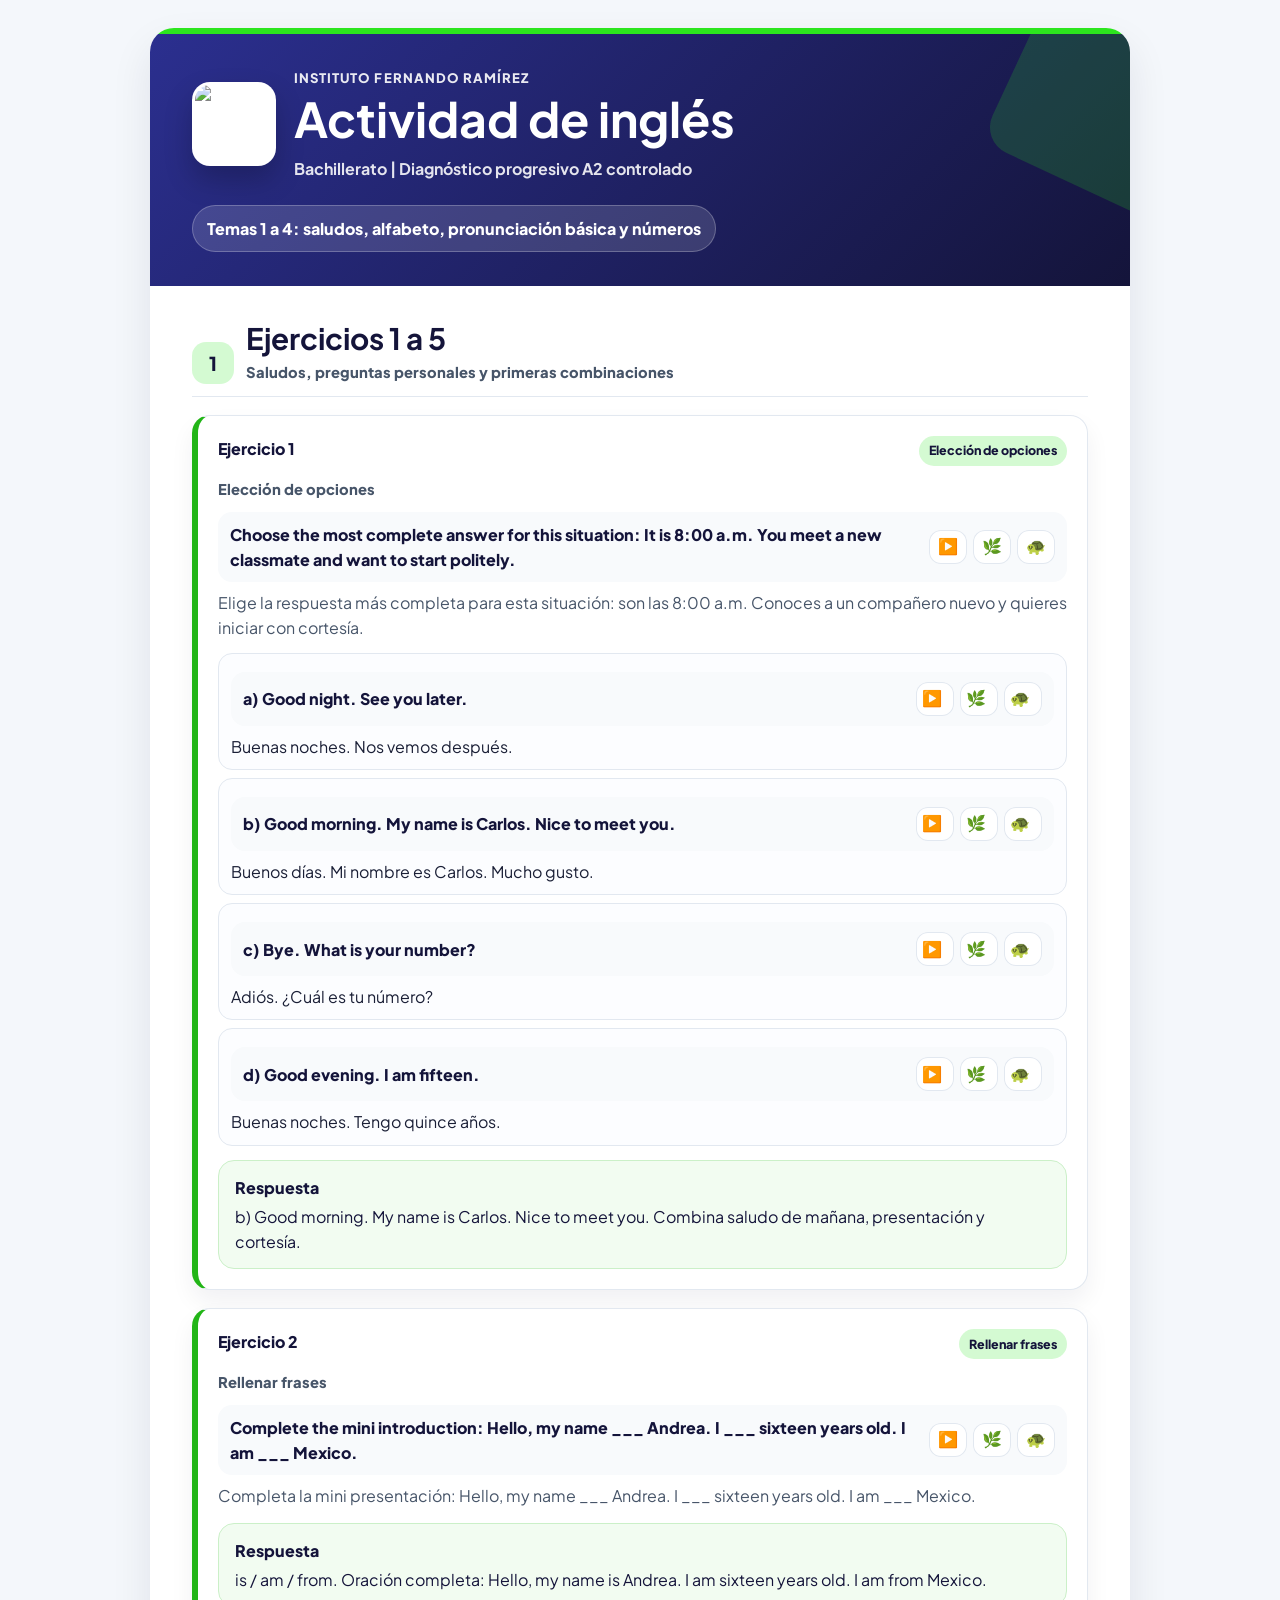
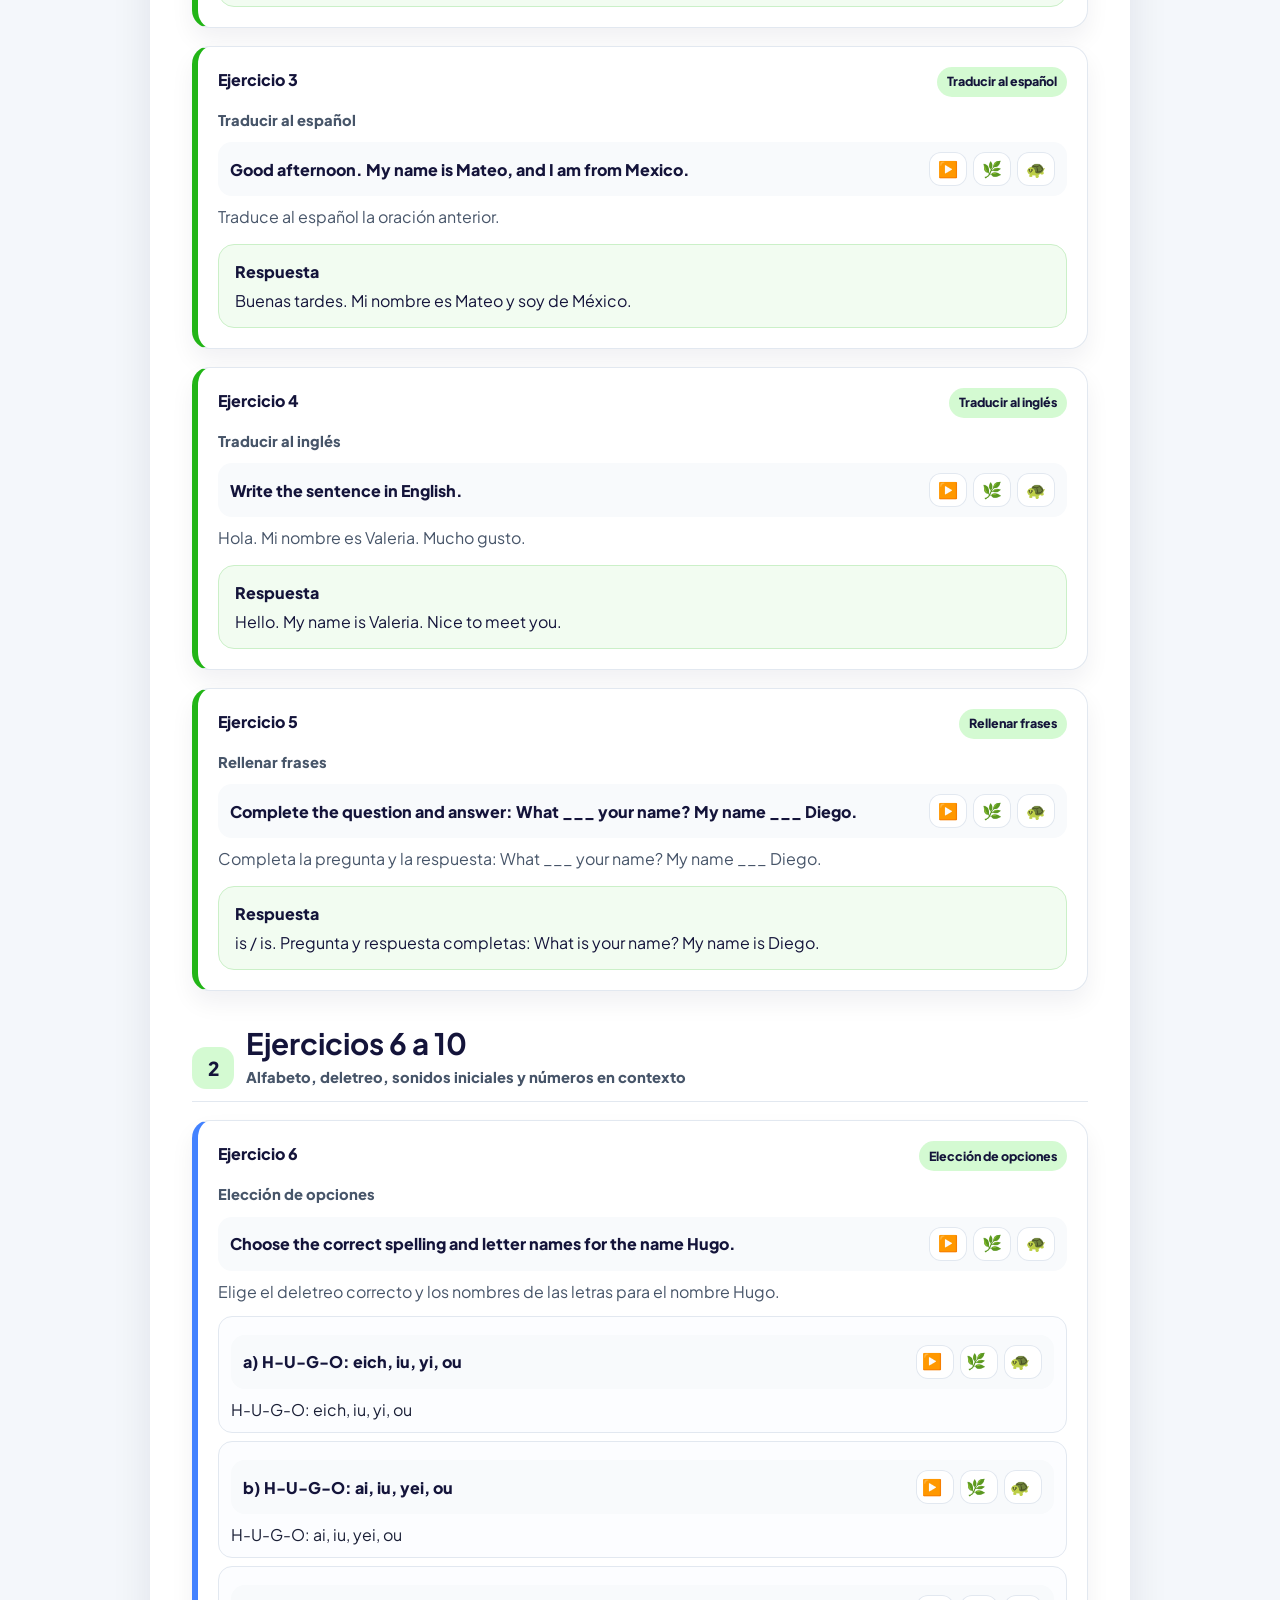
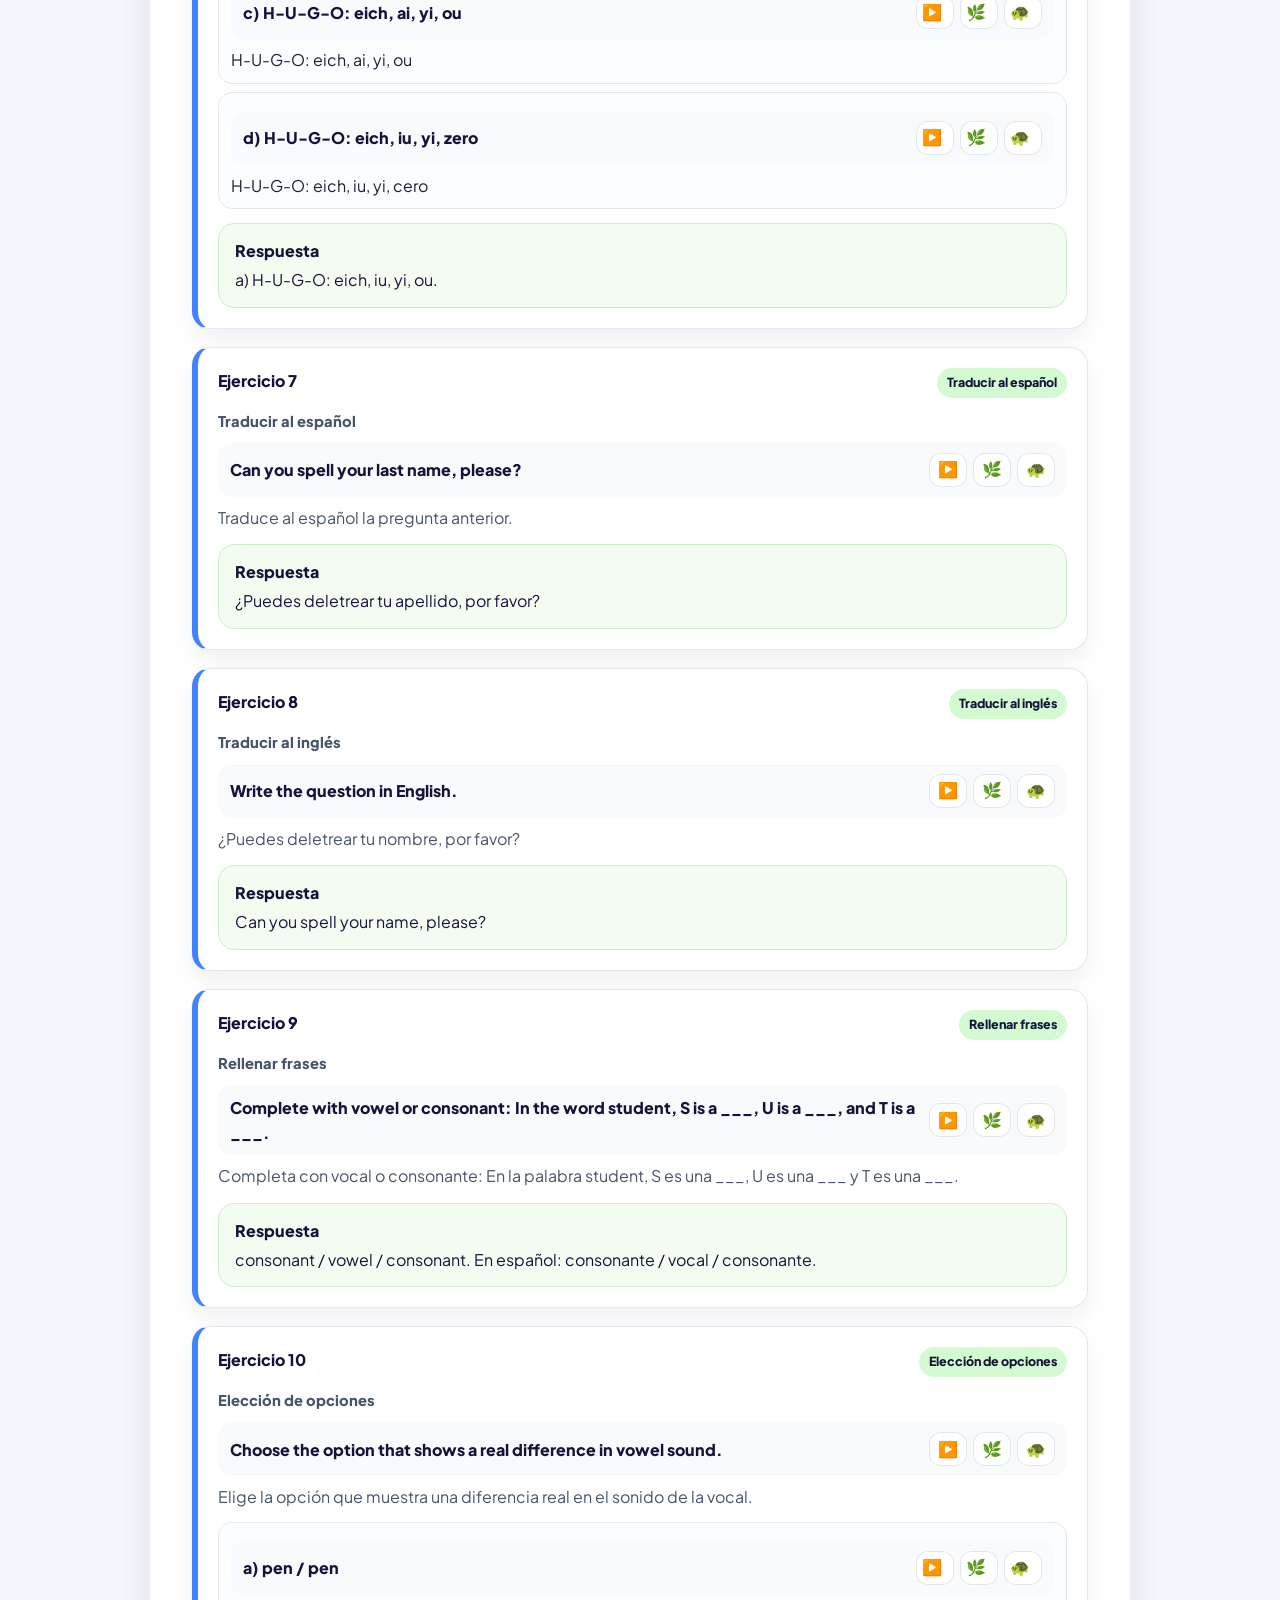
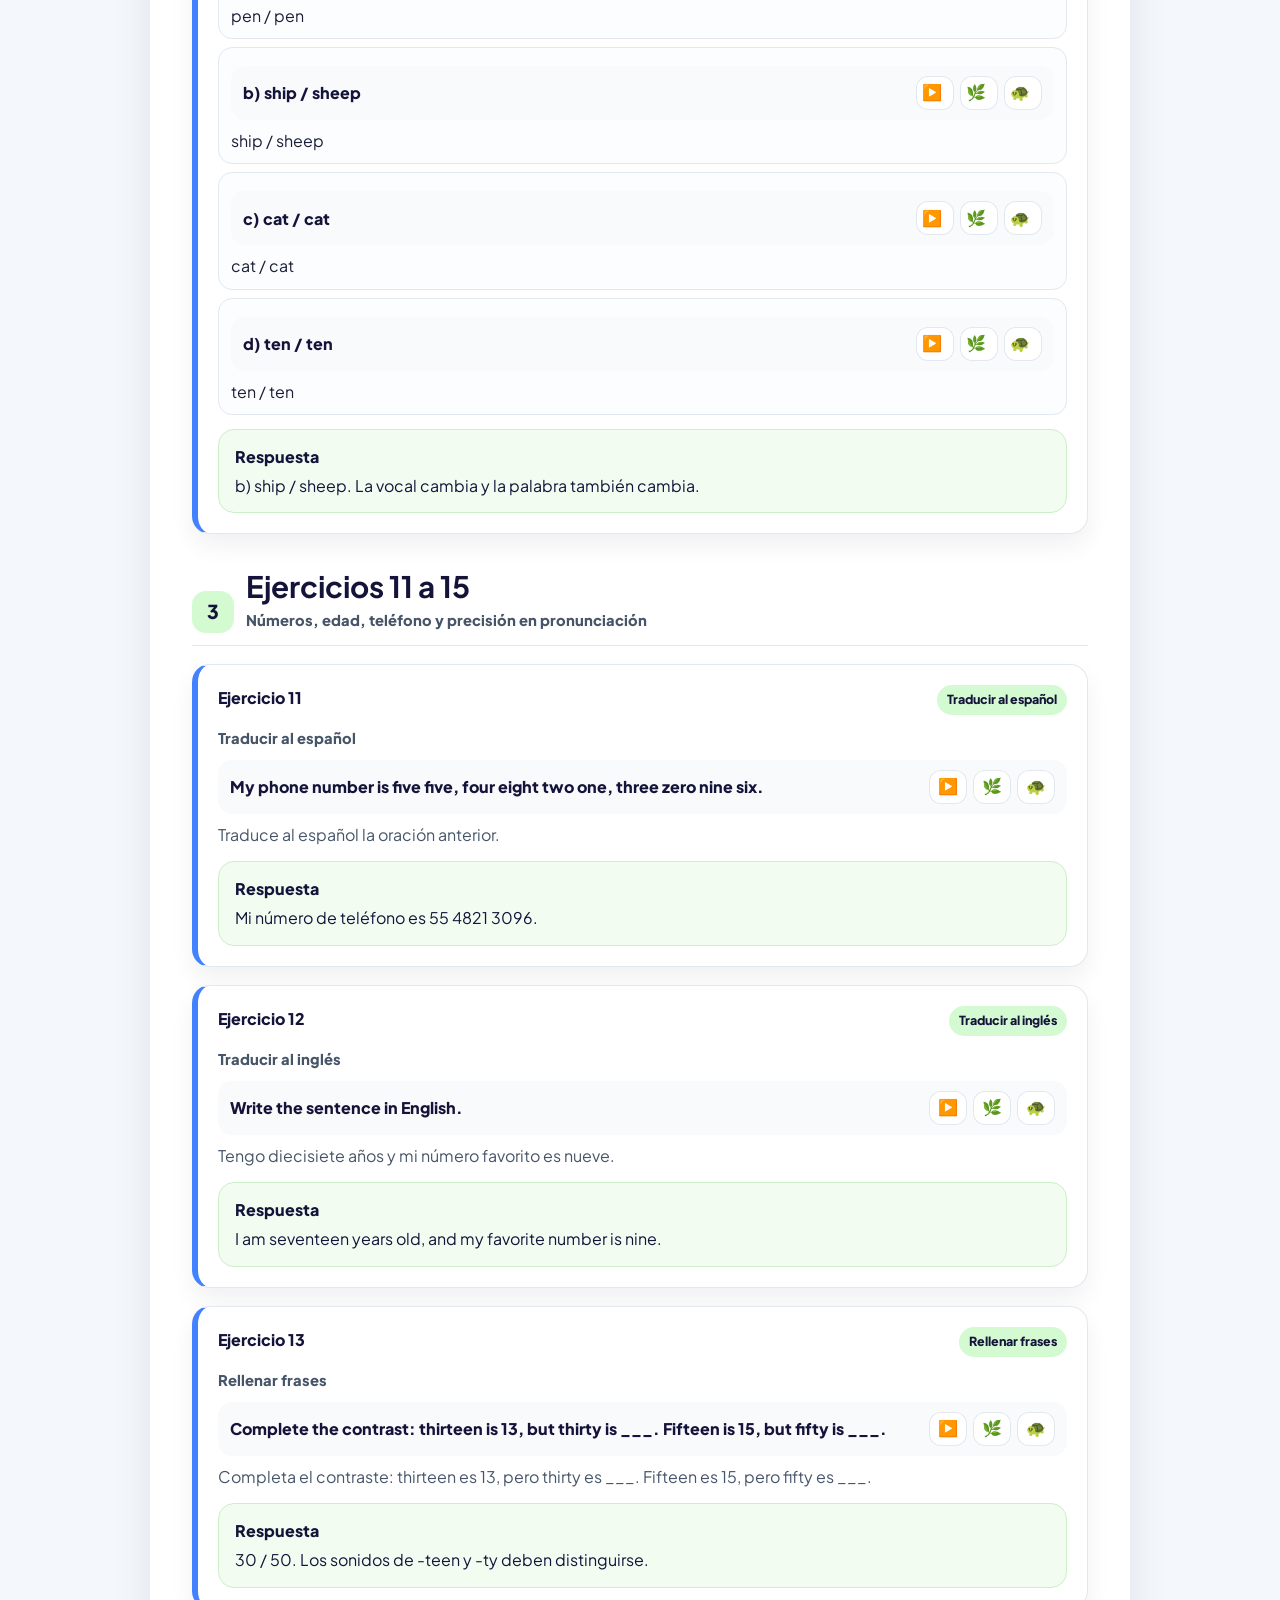
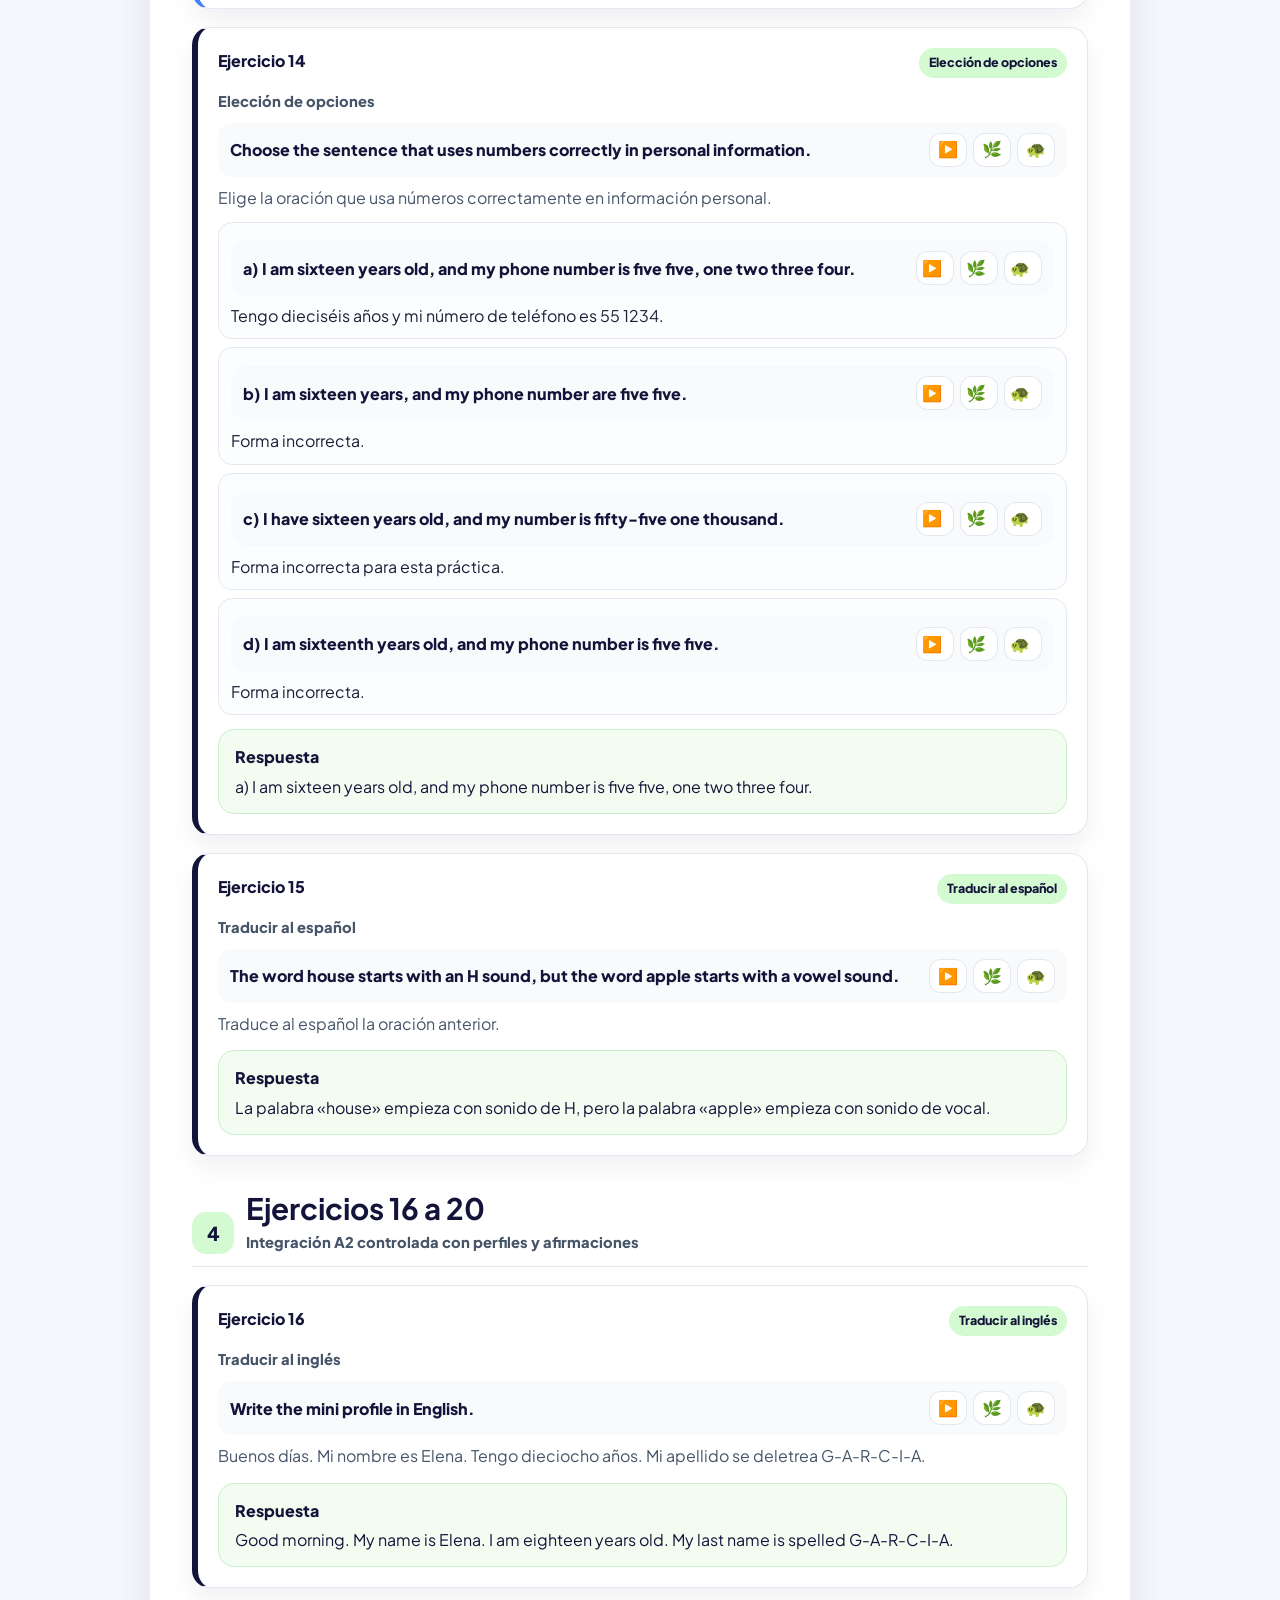
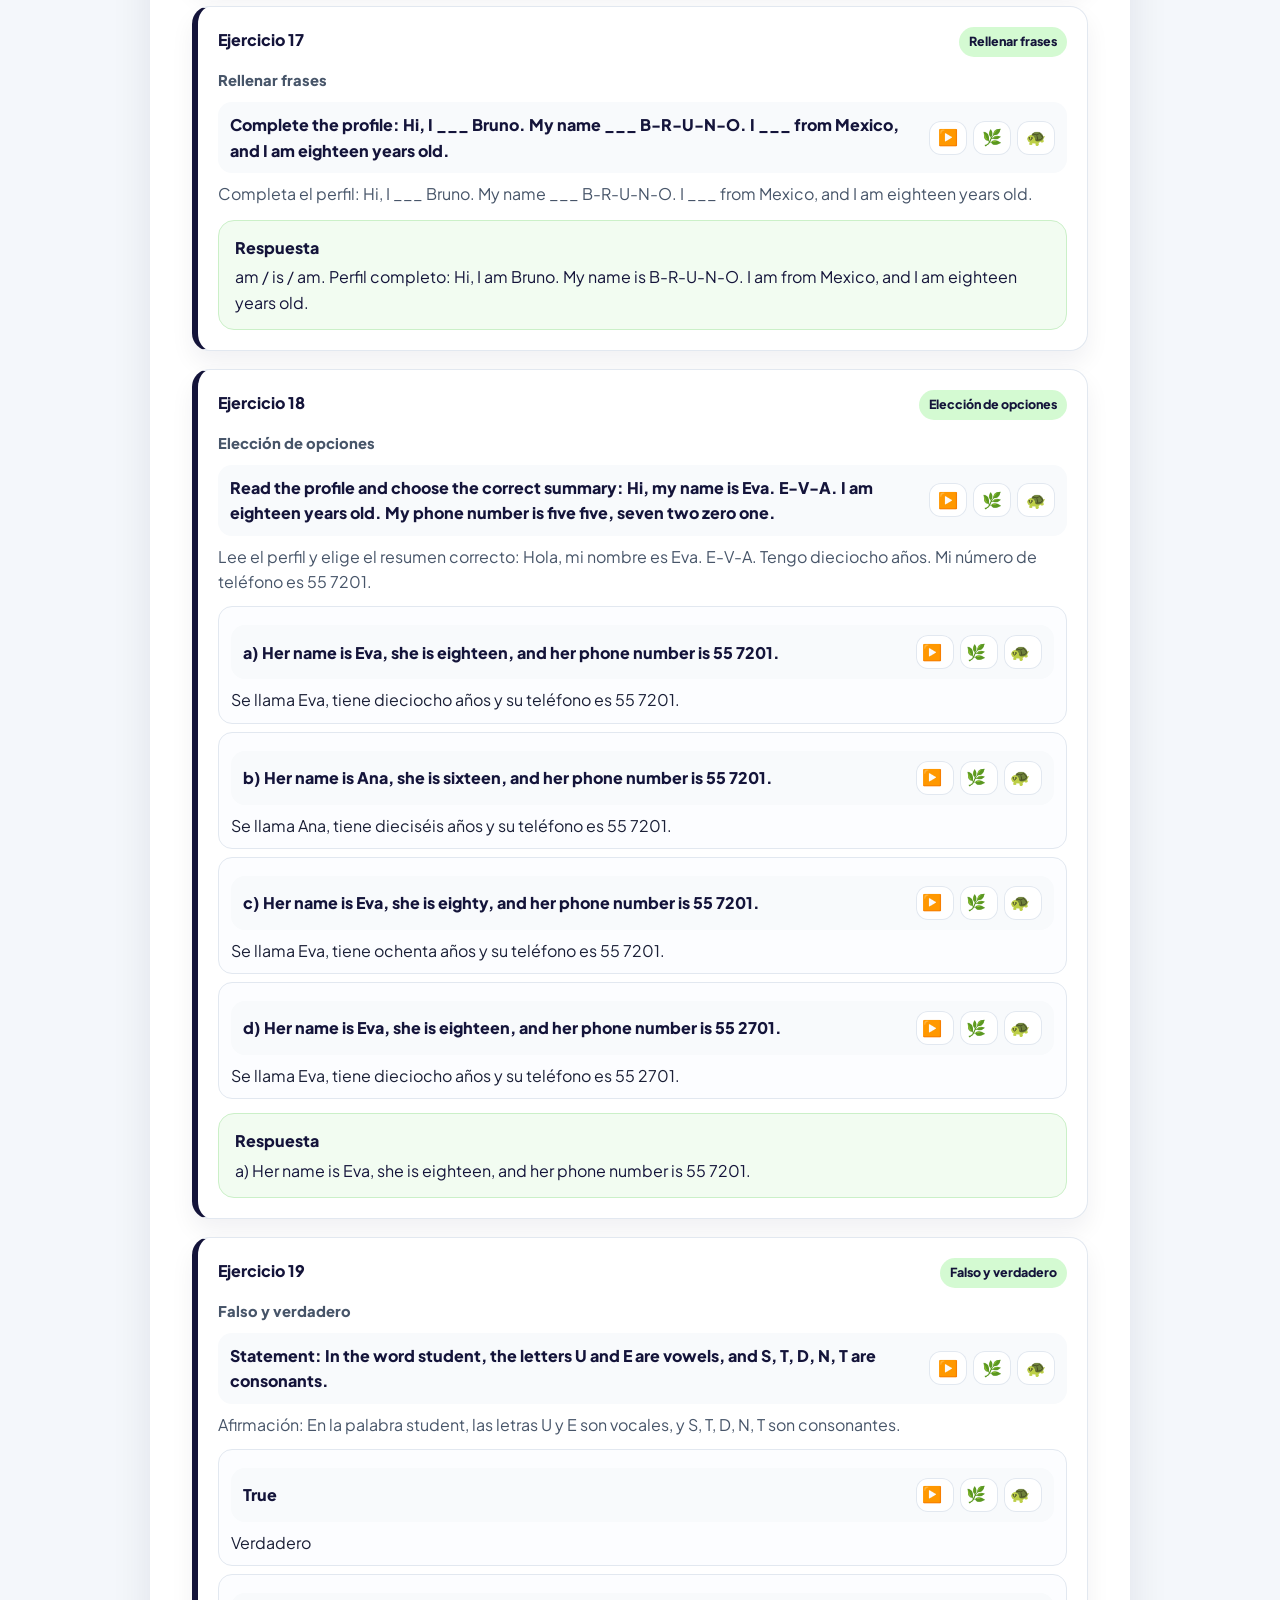
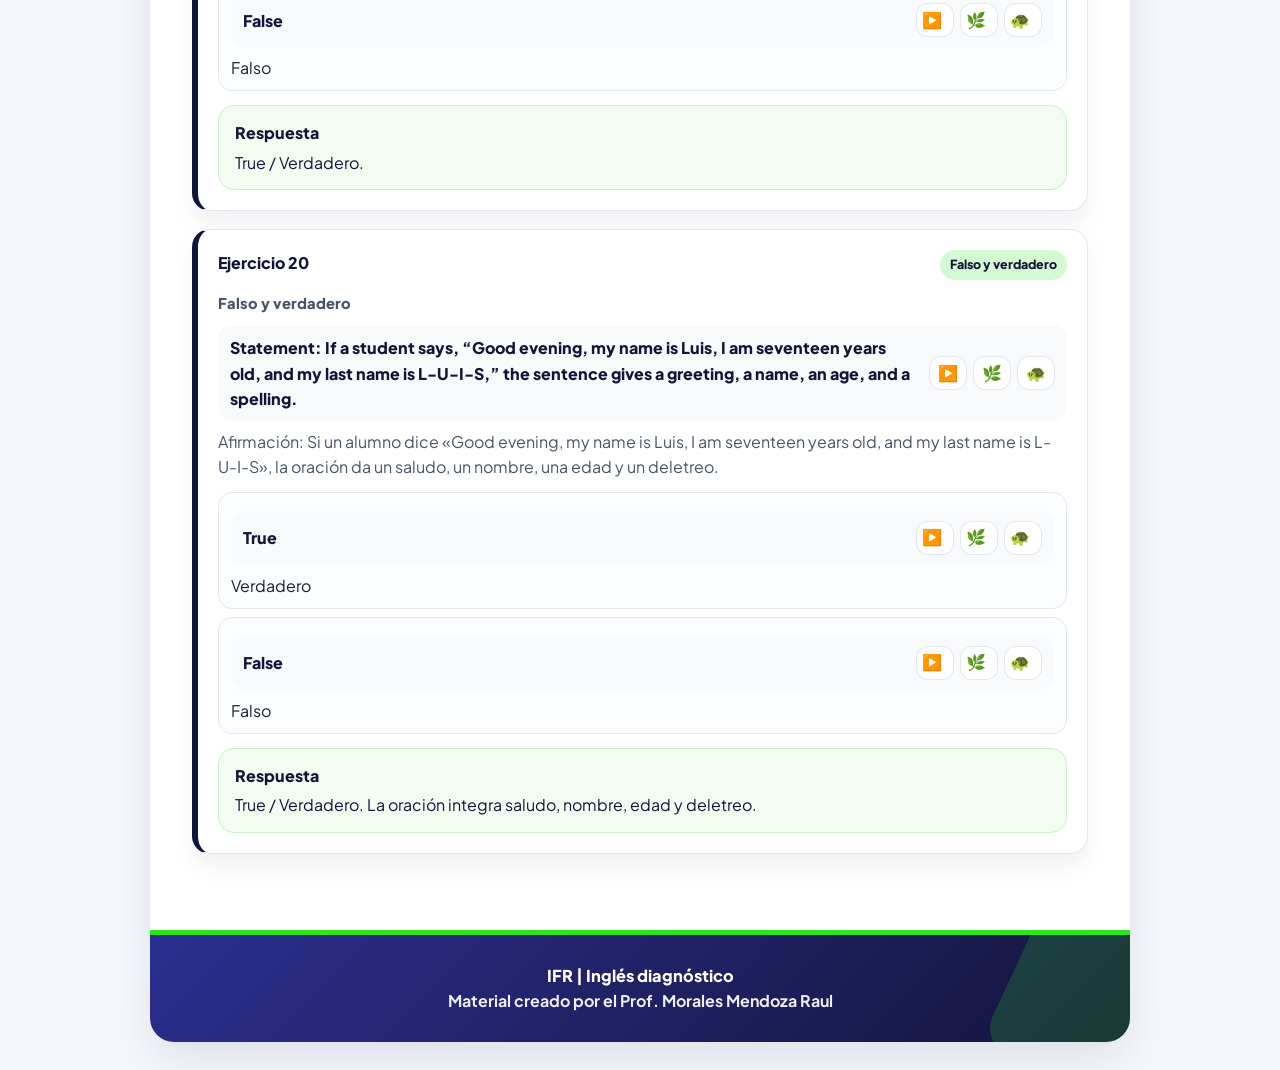
==== Actividad 2-julio-2026/Actividad.html @ 77e1c35b "Add July activity and project documentation" ====
<!DOCTYPE html>
<html lang="es-MX">
<head>
  <meta charset="UTF-8" />
  <meta name="viewport" content="width=device-width, initial-scale=1.0" />
  <title>Actividad | Inglés diagnóstico IFR</title>
  <link rel="icon" href="../favicon.svg" type="image/svg+xml" />
  <link rel="preconnect" href="https://fonts.googleapis.com" />
  <link rel="preconnect" href="https://fonts.gstatic.com" crossorigin />
  <link href="https://fonts.googleapis.com/css2?family=Plus+Jakarta+Sans:wght@400;500;600;700;800;900&display=swap" rel="stylesheet" />
  <style>
    :root {
      --ifr-blue: #1C1E5A;
      --ifr-blue-dark: #14143A;
      --ifr-blue-light: #2B2F8F;
      --ifr-green: #2CE51E;
      --ifr-green-dark: #22B517;
      --bg-body: #F4F7FB;
      --white: #FFFFFF;
      --text-main: #1A1F36;
      --text-body: #475569;
      --border-soft: #E2E8F0;
      --highlight-green: rgba(44, 229, 30, 0.2);
      --shadow-soft: 0 18px 42px rgba(20, 20, 58, 0.09);
    }

    * {
      box-sizing: border-box;
    }

    html {
      scroll-behavior: smooth;
    }

    body {
      margin: 0;
      background: var(--bg-body);
      color: var(--text-main);
      font-family: "Plus Jakarta Sans", Arial, sans-serif;
      line-height: 1.58;
    }

    .document-wrapper {
      width: min(100%, 980px);
      margin: 28px auto;
      overflow: hidden;
      border-radius: 24px;
      background: var(--white);
      box-shadow: var(--shadow-soft);
    }

    .class-title {
      position: relative;
      overflow: hidden;
      padding: 34px 42px;
      color: var(--white);
      background: linear-gradient(135deg, var(--ifr-blue-light), var(--ifr-blue-dark));
      border-top: 6px solid var(--ifr-green);
    }

    .class-title::after,
    .footer-note::after {
      content: "";
      position: absolute;
      right: -72px;
      top: -34px;
      width: 190px;
      height: 190px;
      border-radius: 28px;
      background: rgba(44, 229, 30, 0.18);
      transform: rotate(25deg);
    }

    .hero-identity {
      position: relative;
      z-index: 1;
      display: flex;
      align-items: center;
      gap: 18px;
    }

    .shield {
      width: 84px;
      height: 84px;
      flex: 0 0 auto;
      border-radius: 18px;
      object-fit: cover;
      background: var(--white);
      border: 3px solid rgba(255, 255, 255, 0.86);
      box-shadow: 0 14px 28px rgba(0, 0, 0, 0.22);
    }

    .eyebrow {
      margin: 0 0 4px;
      font-size: 0.82rem;
      font-weight: 900;
      letter-spacing: 0.08em;
      text-transform: uppercase;
      opacity: 0.9;
    }

    h1 {
      margin: 0;
      font-size: clamp(1.85rem, 4vw, 3rem);
      line-height: 1.1;
      letter-spacing: 0;
    }

    .hero-subtitle {
      margin: 10px 0 0;
      color: rgba(255, 255, 255, 0.88);
      font-weight: 700;
    }

    .hero-topic {
      position: relative;
      z-index: 1;
      display: inline-flex;
      margin-top: 24px;
      padding: 10px 14px;
      border-radius: 999px;
      background: rgba(255, 255, 255, 0.14);
      border: 1px solid rgba(255, 255, 255, 0.24);
      color: var(--white);
      font-weight: 900;
    }

    main {
      padding: 34px 42px 42px;
    }

    .content-section {
      margin: 0 0 34px;
    }

    .section-header {
      display: flex;
      align-items: flex-end;
      gap: 12px;
      margin-bottom: 18px;
      padding-bottom: 12px;
      border-bottom: 1px solid var(--border-soft);
    }

    .section-header .mark {
      display: inline-grid;
      width: 42px;
      height: 42px;
      flex: 0 0 auto;
      place-items: center;
      border-radius: 14px;
      color: var(--ifr-blue-dark);
      background: var(--highlight-green);
      font-size: 1.2rem;
      font-weight: 900;
    }

    h2 {
      margin: 0;
      color: var(--ifr-blue-dark);
      font-size: clamp(1.28rem, 2.6vw, 1.85rem);
      line-height: 1.25;
      letter-spacing: 0;
    }

    .section-kicker {
      margin: 4px 0 0;
      color: var(--text-body);
      font-size: 0.92rem;
      font-weight: 800;
    }

    .exercise-list {
      display: grid;
      gap: 18px;
    }

    .exercise {
      position: relative;
      padding: 20px;
      scroll-margin-top: 20px;
      border: 1px solid var(--border-soft);
      border-left: 6px solid var(--ifr-blue-light);
      border-radius: 18px;
      background: #fff;
      box-shadow: 0 12px 24px rgba(20, 20, 58, 0.06);
    }

    .exercise[data-level="1"] {
      border-left-color: var(--ifr-green-dark);
    }

    .exercise[data-level="2"] {
      border-left-color: #4382ff;
    }

    .exercise[data-level="3"] {
      border-left-color: var(--ifr-blue-dark);
    }

    .exercise-top {
      display: flex;
      justify-content: space-between;
      align-items: flex-start;
      gap: 16px;
      margin-bottom: 12px;
    }

    .exercise-number {
      color: var(--ifr-blue-dark);
      font-size: 1rem;
      font-weight: 900;
    }

    .badge {
      display: inline-flex;
      align-items: center;
      min-height: 30px;
      padding: 5px 10px;
      border-radius: 999px;
      color: var(--ifr-blue-dark);
      background: var(--highlight-green);
      font-size: 0.78rem;
      font-weight: 900;
      white-space: nowrap;
    }

    .exercise-type {
      margin: 0 0 10px;
      color: var(--text-body);
      font-size: 0.92rem;
      font-weight: 800;
    }

    .en-line {
      display: grid;
      grid-template-columns: minmax(0, 1fr) auto;
      gap: 12px;
      align-items: center;
      margin: 8px 0;
      padding: 10px 12px;
      border-radius: 14px;
      background: #F8FAFC;
    }

    .en-text {
      color: var(--ifr-blue-dark);
      font-weight: 850;
      text-align: left;
      text-align-last: left;
      hyphens: none;
    }

    .spanish-line {
      margin: 8px 0 12px;
      color: var(--text-body);
      text-align: left;
      text-align-last: left;
      hyphens: none;
    }

    .options {
      display: grid;
      gap: 8px;
      margin: 12px 0;
      padding: 0;
      list-style: none;
    }

    .options li {
      padding: 10px 12px;
      border: 1px solid var(--border-soft);
      border-radius: 14px;
      background: #FCFDFF;
      text-align: left;
      text-align-last: left;
      hyphens: none;
    }

    .audio-actions {
      display: inline-flex;
      justify-content: flex-end;
      gap: 6px;
      flex-wrap: wrap;
    }

    .audio-btn {
      width: 38px;
      height: 34px;
      border: 0;
      border-radius: 12px;
      color: var(--ifr-blue-dark);
      background: #fff;
      box-shadow: inset 0 0 0 1px var(--border-soft);
      font-size: 1rem;
      cursor: pointer;
    }

    .audio-btn:hover,
    .audio-btn:focus-visible {
      outline: 3px solid rgba(44, 229, 30, 0.38);
      background: var(--highlight-green);
    }

    .answer {
      margin-top: 14px;
      padding: 14px 16px;
      border: 1px solid #cbf0c8;
      border-radius: 16px;
      color: var(--ifr-blue-dark);
      background: #F2FCF1;
    }

    .answer strong {
      display: block;
      margin-bottom: 4px;
      color: var(--ifr-blue-dark);
      font-weight: 900;
    }

    .footer-note {
      position: relative;
      overflow: hidden;
      display: flex;
      min-height: 112px;
      align-items: center;
      justify-content: center;
      padding: 28px 42px;
      color: var(--white);
      text-align: center;
      background: linear-gradient(135deg, var(--ifr-blue-light), var(--ifr-blue-dark));
      border-top: 5px solid var(--ifr-green);
    }

    .footer-note p {
      position: relative;
      z-index: 1;
      margin: 0;
      color: rgba(255, 255, 255, 0.92);
      font-weight: 700;
      text-align: center;
      text-align-last: center;
    }

    .footer-note strong {
      display: block;
      color: var(--white);
      font-size: 1.02rem;
      font-weight: 900;
    }

    @media print {
      body {
        background: #fff;
      }

      .document-wrapper {
        width: 100%;
        max-width: none;
        margin: 0;
        border-radius: 0;
        box-shadow: none;
      }

      .audio-actions {
        display: none;
      }

      .exercise {
        break-inside: avoid;
      }
    }

    @media (max-width: 768px) {
      .document-wrapper {
        margin: 0;
        border-radius: 0;
      }

      .class-title,
      main,
      .footer-note {
        padding-left: 25px;
        padding-right: 25px;
      }

      .hero-identity {
        align-items: flex-start;
        flex-direction: column;
      }

      .exercise-top {
        flex-direction: column;
        gap: 8px;
      }

      .en-line {
        grid-template-columns: 1fr;
      }

      .audio-actions {
        justify-content: flex-start;
      }
    }

    @media (max-width: 520px) {
      .class-title,
      main,
      .footer-note {
        padding-left: 18px;
        padding-right: 18px;
      }

      .shield {
        width: 74px;
        height: 74px;
      }

      .exercise {
        padding: 16px;
      }

      .audio-btn {
        width: 36px;
      }
    }
  </style>
</head>
<body>
  <div class="document-wrapper">
    <section class="class-title">
      <div class="hero-identity">
        <img class="shield" src="https://i.postimg.cc/G8VMfXhR/274744310_104329305530428_353308199971240379_n.jpg" alt="Escudo institucional del Instituto Fernando Ramírez" />
        <div>
          <p class="eyebrow">Instituto Fernando Ramírez</p>
          <h1>Actividad de inglés</h1>
          <p class="hero-subtitle">Bachillerato | Diagnóstico progresivo A2 controlado</p>
        </div>
      </div>
      <div class="hero-topic">Temas 1 a 4: saludos, alfabeto, pronunciación básica y números</div>
    </section>

    <main id="exerciseRoot"></main>

    <footer class="footer-note">
      <p>
        <strong>IFR | Inglés diagnóstico</strong>
        Material creado por el Prof. Morales Mendoza Raul
      </p>
    </footer>
  </div>

  <script>
    const exerciseBlocks = [
      {
        title: "Ejercicios 1 a 5",
        subtitle: "Saludos, preguntas personales y primeras combinaciones",
        mark: "1",
        exercises: [
          {
            n: 1,
            type: "Elección de opciones",
            level: "1",
            promptEn: "Choose the most complete answer for this situation: It is 8:00 a.m. You meet a new classmate and want to start politely.",
            promptEs: "Elige la respuesta más completa para esta situación: son las 8:00 a.m. Conoces a un compañero nuevo y quieres iniciar con cortesía.",
            options: [
              { en: "a) Good night. See you later.", es: "Buenas noches. Nos vemos después." },
              { en: "b) Good morning. My name is Carlos. Nice to meet you.", es: "Buenos días. Mi nombre es Carlos. Mucho gusto." },
              { en: "c) Bye. What is your number?", es: "Adiós. ¿Cuál es tu número?" },
              { en: "d) Good evening. I am fifteen.", es: "Buenas noches. Tengo quince años." }
            ],
            answer: "b) Good morning. My name is Carlos. Nice to meet you. Combina saludo de mañana, presentación y cortesía."
          },
          {
            n: 2,
            type: "Rellenar frases",
            level: "1",
            promptEn: "Complete the mini introduction: Hello, my name ___ Andrea. I ___ sixteen years old. I am ___ Mexico.",
            promptEs: "Completa la mini presentación: Hello, my name ___ Andrea. I ___ sixteen years old. I am ___ Mexico.",
            answer: "is / am / from. Oración completa: Hello, my name is Andrea. I am sixteen years old. I am from Mexico."
          },
          {
            n: 3,
            type: "Traducir al español",
            level: "1",
            promptEn: "Good afternoon. My name is Mateo, and I am from Mexico.",
            promptEs: "Traduce al español la oración anterior.",
            answer: "Buenas tardes. Mi nombre es Mateo y soy de México."
          },
          {
            n: 4,
            type: "Traducir al inglés",
            level: "1",
            promptEn: "Write the sentence in English.",
            promptEs: "Hola. Mi nombre es Valeria. Mucho gusto.",
            answer: "Hello. My name is Valeria. Nice to meet you."
          },
          {
            n: 5,
            type: "Rellenar frases",
            level: "1",
            promptEn: "Complete the question and answer: What ___ your name? My name ___ Diego.",
            promptEs: "Completa la pregunta y la respuesta: What ___ your name? My name ___ Diego.",
            answer: "is / is. Pregunta y respuesta completas: What is your name? My name is Diego."
          }
        ]
      },
      {
        title: "Ejercicios 6 a 10",
        subtitle: "Alfabeto, deletreo, sonidos iniciales y números en contexto",
        mark: "2",
        exercises: [
          {
            n: 6,
            type: "Elección de opciones",
            level: "2",
            promptEn: "Choose the correct spelling and letter names for the name Hugo.",
            promptEs: "Elige el deletreo correcto y los nombres de las letras para el nombre Hugo.",
            options: [
              { en: "a) H-U-G-O: eich, iu, yi, ou", es: "H-U-G-O: eich, iu, yi, ou" },
              { en: "b) H-U-G-O: ai, iu, yei, ou", es: "H-U-G-O: ai, iu, yei, ou" },
              { en: "c) H-U-G-O: eich, ai, yi, ou", es: "H-U-G-O: eich, ai, yi, ou" },
              { en: "d) H-U-G-O: eich, iu, yi, zero", es: "H-U-G-O: eich, iu, yi, cero" }
            ],
            answer: "a) H-U-G-O: eich, iu, yi, ou."
          },
          {
            n: 7,
            type: "Traducir al español",
            level: "2",
            promptEn: "Can you spell your last name, please?",
            promptEs: "Traduce al español la pregunta anterior.",
            answer: "¿Puedes deletrear tu apellido, por favor?"
          },
          {
            n: 8,
            type: "Traducir al inglés",
            level: "2",
            promptEn: "Write the question in English.",
            promptEs: "¿Puedes deletrear tu nombre, por favor?",
            answer: "Can you spell your name, please?"
          },
          {
            n: 9,
            type: "Rellenar frases",
            level: "2",
            promptEn: "Complete with vowel or consonant: In the word student, S is a ___, U is a ___, and T is a ___.",
            promptEs: "Completa con vocal o consonante: En la palabra student, S es una ___, U es una ___ y T es una ___.",
            answer: "consonant / vowel / consonant. En español: consonante / vocal / consonante."
          },
          {
            n: 10,
            type: "Elección de opciones",
            level: "2",
            promptEn: "Choose the option that shows a real difference in vowel sound.",
            promptEs: "Elige la opción que muestra una diferencia real en el sonido de la vocal.",
            options: [
              { en: "a) pen / pen", es: "pen / pen" },
              { en: "b) ship / sheep", es: "ship / sheep" },
              { en: "c) cat / cat", es: "cat / cat" },
              { en: "d) ten / ten", es: "ten / ten" }
            ],
            answer: "b) ship / sheep. La vocal cambia y la palabra también cambia."
          }
        ]
      },
      {
        title: "Ejercicios 11 a 15",
        subtitle: "Números, edad, teléfono y precisión en pronunciación",
        mark: "3",
        exercises: [
          {
            n: 11,
            type: "Traducir al español",
            level: "2",
            promptEn: "My phone number is five five, four eight two one, three zero nine six.",
            promptEs: "Traduce al español la oración anterior.",
            answer: "Mi número de teléfono es 55 4821 3096."
          },
          {
            n: 12,
            type: "Traducir al inglés",
            level: "2",
            promptEn: "Write the sentence in English.",
            promptEs: "Tengo diecisiete años y mi número favorito es nueve.",
            answer: "I am seventeen years old, and my favorite number is nine."
          },
          {
            n: 13,
            type: "Rellenar frases",
            level: "2",
            promptEn: "Complete the contrast: thirteen is 13, but thirty is ___. Fifteen is 15, but fifty is ___.",
            promptEs: "Completa el contraste: thirteen es 13, pero thirty es ___. Fifteen es 15, pero fifty es ___.",
            answer: "30 / 50. Los sonidos de -teen y -ty deben distinguirse."
          },
          {
            n: 14,
            type: "Elección de opciones",
            level: "3",
            promptEn: "Choose the sentence that uses numbers correctly in personal information.",
            promptEs: "Elige la oración que usa números correctamente en información personal.",
            options: [
              { en: "a) I am sixteen years old, and my phone number is five five, one two three four.", es: "Tengo dieciséis años y mi número de teléfono es 55 1234." },
              { en: "b) I am sixteen years, and my phone number are five five.", es: "Forma incorrecta." },
              { en: "c) I have sixteen years old, and my number is fifty-five one thousand.", es: "Forma incorrecta para esta práctica." },
              { en: "d) I am sixteenth years old, and my phone number is five five.", es: "Forma incorrecta." }
            ],
            answer: "a) I am sixteen years old, and my phone number is five five, one two three four."
          },
          {
            n: 15,
            type: "Traducir al español",
            level: "3",
            promptEn: "The word house starts with an H sound, but the word apple starts with a vowel sound.",
            promptEs: "Traduce al español la oración anterior.",
            answer: "La palabra «house» empieza con sonido de H, pero la palabra «apple» empieza con sonido de vocal."
          }
        ]
      },
      {
        title: "Ejercicios 16 a 20",
        subtitle: "Integración A2 controlada con perfiles y afirmaciones",
        mark: "4",
        exercises: [
          {
            n: 16,
            type: "Traducir al inglés",
            level: "3",
            promptEn: "Write the mini profile in English.",
            promptEs: "Buenos días. Mi nombre es Elena. Tengo dieciocho años. Mi apellido se deletrea G-A-R-C-I-A.",
            answer: "Good morning. My name is Elena. I am eighteen years old. My last name is spelled G-A-R-C-I-A."
          },
          {
            n: 17,
            type: "Rellenar frases",
            level: "3",
            promptEn: "Complete the profile: Hi, I ___ Bruno. My name ___ B-R-U-N-O. I ___ from Mexico, and I am eighteen years old.",
            promptEs: "Completa el perfil: Hi, I ___ Bruno. My name ___ B-R-U-N-O. I ___ from Mexico, and I am eighteen years old.",
            answer: "am / is / am. Perfil completo: Hi, I am Bruno. My name is B-R-U-N-O. I am from Mexico, and I am eighteen years old."
          },
          {
            n: 18,
            type: "Elección de opciones",
            level: "3",
            promptEn: "Read the profile and choose the correct summary: Hi, my name is Eva. E-V-A. I am eighteen years old. My phone number is five five, seven two zero one.",
            promptEs: "Lee el perfil y elige el resumen correcto: Hola, mi nombre es Eva. E-V-A. Tengo dieciocho años. Mi número de teléfono es 55 7201.",
            options: [
              { en: "a) Her name is Eva, she is eighteen, and her phone number is 55 7201.", es: "Se llama Eva, tiene dieciocho años y su teléfono es 55 7201." },
              { en: "b) Her name is Ana, she is sixteen, and her phone number is 55 7201.", es: "Se llama Ana, tiene dieciséis años y su teléfono es 55 7201." },
              { en: "c) Her name is Eva, she is eighty, and her phone number is 55 7201.", es: "Se llama Eva, tiene ochenta años y su teléfono es 55 7201." },
              { en: "d) Her name is Eva, she is eighteen, and her phone number is 55 2701.", es: "Se llama Eva, tiene dieciocho años y su teléfono es 55 2701." }
            ],
            answer: "a) Her name is Eva, she is eighteen, and her phone number is 55 7201."
          },
          {
            n: 19,
            type: "Falso y verdadero",
            level: "3",
            promptEn: "Statement: In the word student, the letters U and E are vowels, and S, T, D, N, T are consonants.",
            promptEs: "Afirmación: En la palabra student, las letras U y E son vocales, y S, T, D, N, T son consonantes.",
            options: [
              { en: "True", es: "Verdadero" },
              { en: "False", es: "Falso" }
            ],
            answer: "True / Verdadero."
          },
          {
            n: 20,
            type: "Falso y verdadero",
            level: "3",
            promptEn: "Statement: If a student says, “Good evening, my name is Luis, I am seventeen years old, and my last name is L-U-I-S,” the sentence gives a greeting, a name, an age, and a spelling.",
            promptEs: "Afirmación: Si un alumno dice «Good evening, my name is Luis, I am seventeen years old, and my last name is L-U-I-S», la oración da un saludo, un nombre, una edad y un deletreo.",
            options: [
              { en: "True", es: "Verdadero" },
              { en: "False", es: "Falso" }
            ],
            answer: "True / Verdadero. La oración integra saludo, nombre, edad y deletreo."
          }
        ]
      }
    ];

    function audioButtons() {
      return `
        <span class="audio-actions">
          <button class="audio-btn" data-rate="1" aria-label="Escuchar a velocidad normal">▶️</button>
          <button class="audio-btn" data-rate="0.8" aria-label="Escuchar a velocidad 0.8">🌿</button>
          <button class="audio-btn" data-rate="0.5" aria-label="Escuchar a velocidad 0.5">🐢</button>
        </span>
      `;
    }

    function enLine(text) {
      return `<div class="en-line"><span class="en-text">${text}</span>${audioButtons()}</div>`;
    }

    function renderExercises() {
      const root = document.getElementById("exerciseRoot");
      root.innerHTML = exerciseBlocks.map((block) => `
        <section class="content-section">
          <div class="section-header">
            <span class="mark">${block.mark}</span>
            <div>
              <h2>${block.title}</h2>
              <p class="section-kicker">${block.subtitle}</p>
            </div>
          </div>
          <div class="exercise-list">
            ${block.exercises.map((item) => `
              <article class="exercise" data-level="${item.level}" id="ejercicio-${item.n}">
                <div class="exercise-top">
                  <div class="exercise-number">Ejercicio ${item.n}</div>
                  <span class="badge">${item.type}</span>
                </div>
                <p class="exercise-type">${item.type}</p>
                ${enLine(item.promptEn)}
                <p class="spanish-line">${item.promptEs}</p>
                ${item.options ? `
                  <ul class="options">
                    ${item.options.map((option) => `
                      <li>${enLine(option.en)}<span>${option.es}</span></li>
                    `).join("")}
                  </ul>
                ` : ""}
                <div class="answer"><strong>Respuesta</strong>${item.answer}</div>
              </article>
            `).join("")}
          </div>
        </section>
      `).join("");
    }

    renderExercises();

    (function () {
      const synth = window.speechSynthesis;
      let voices = [];

      function refreshVoices() {
        voices = synth ? synth.getVoices() : [];
      }

      function pickVoice() {
        if (!voices.length) refreshVoices();
        const preferredNames = [
          "jenny online", "jenny", "aria online", "aria", "michelle",
          "sara", "ava", "zira", "samantha", "female", "woman"
        ];
        const avoidedNames = ["david", "mark", "guy", "ryan", "tony", "brian", "george"];
        const scoredVoices = voices
          .filter((voice) => voice.lang && voice.lang.toLowerCase().startsWith("en-us"))
          .map((voice) => {
            const name = `${voice.name} ${voice.voiceURI || ""} ${voice.lang}`.toLowerCase();
            const preferredScore = preferredNames.reduce((score, item, index) => {
              return name.includes(item) ? Math.max(score, 100 - index) : score;
            }, 0);
            const avoidedScore = avoidedNames.some((item) => name.includes(item)) ? -100 : 0;
            const naturalScore = name.includes("natural") || name.includes("online") ? 12 : 0;
            return { voice, score: preferredScore + avoidedScore + naturalScore };
          })
          .sort((a, b) => b.score - a.score);
        const selected = scoredVoices.find((item) => item.score > 0)?.voice ||
          voices.find((voice) => voice.lang && voice.lang.toLowerCase().startsWith("en-us")) ||
          voices.find((voice) => voice.lang && voice.lang.toLowerCase().startsWith("en")) || null;
        window.IFR_SELECTED_VOICE = selected ? `${selected.name} | ${selected.lang}` : "No voice available";
        return selected;
      }

      function speak(text, rate) {
        if (!synth || !text) return;
        synth.cancel();
        const utterance = new SpeechSynthesisUtterance(text);
        utterance.lang = "en-US";
        utterance.rate = Number(rate) || 1;
        utterance.pitch = 1.12;
        utterance.volume = 1;
        const voice = pickVoice();
        if (voice) utterance.voice = voice;
        synth.speak(utterance);
      }

      if (synth) {
        refreshVoices();
        synth.onvoiceschanged = refreshVoices;
      }

      document.addEventListener("click", (event) => {
        const button = event.target.closest(".audio-btn");
        if (!button) return;
        const line = button.closest(".en-line");
        const text = line ? line.querySelector(".en-text")?.textContent.trim() : "";
        speak(text, button.dataset.rate);
      });
    })();
  </script>
</body>
</html>
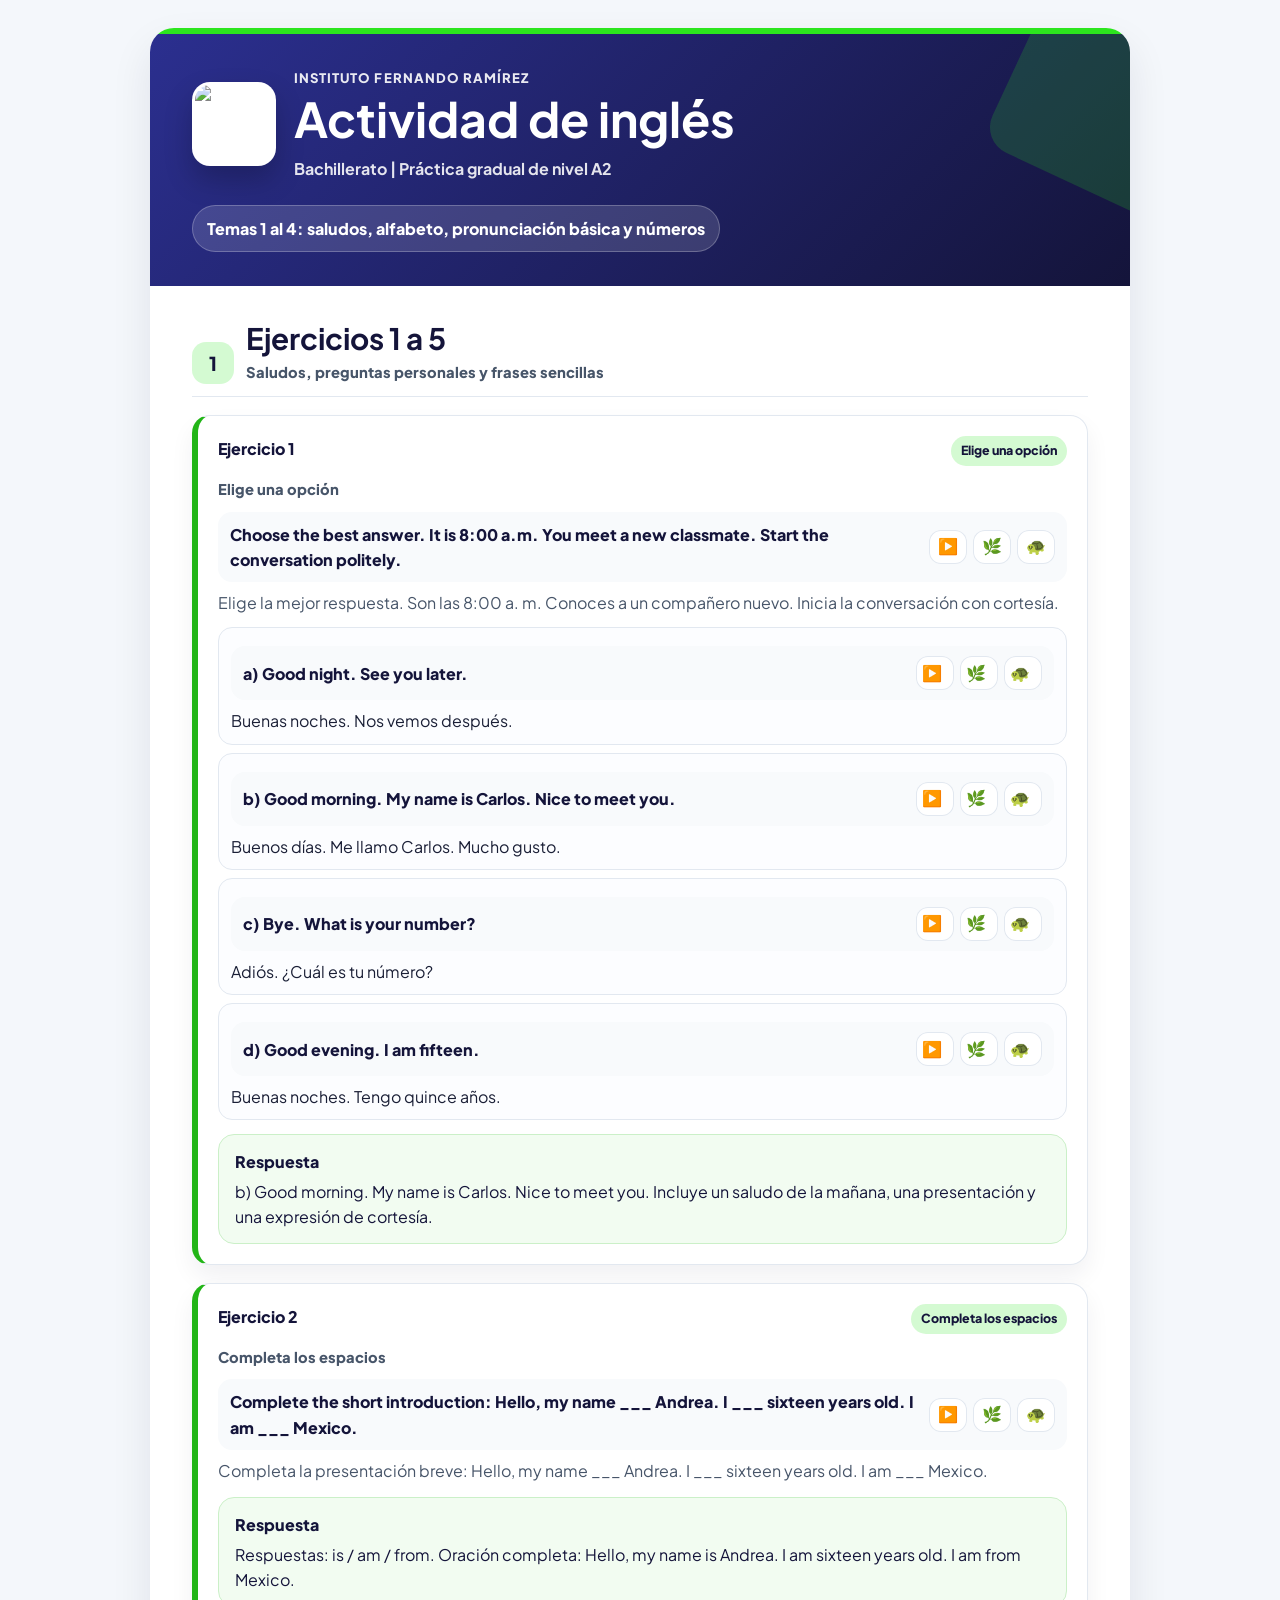
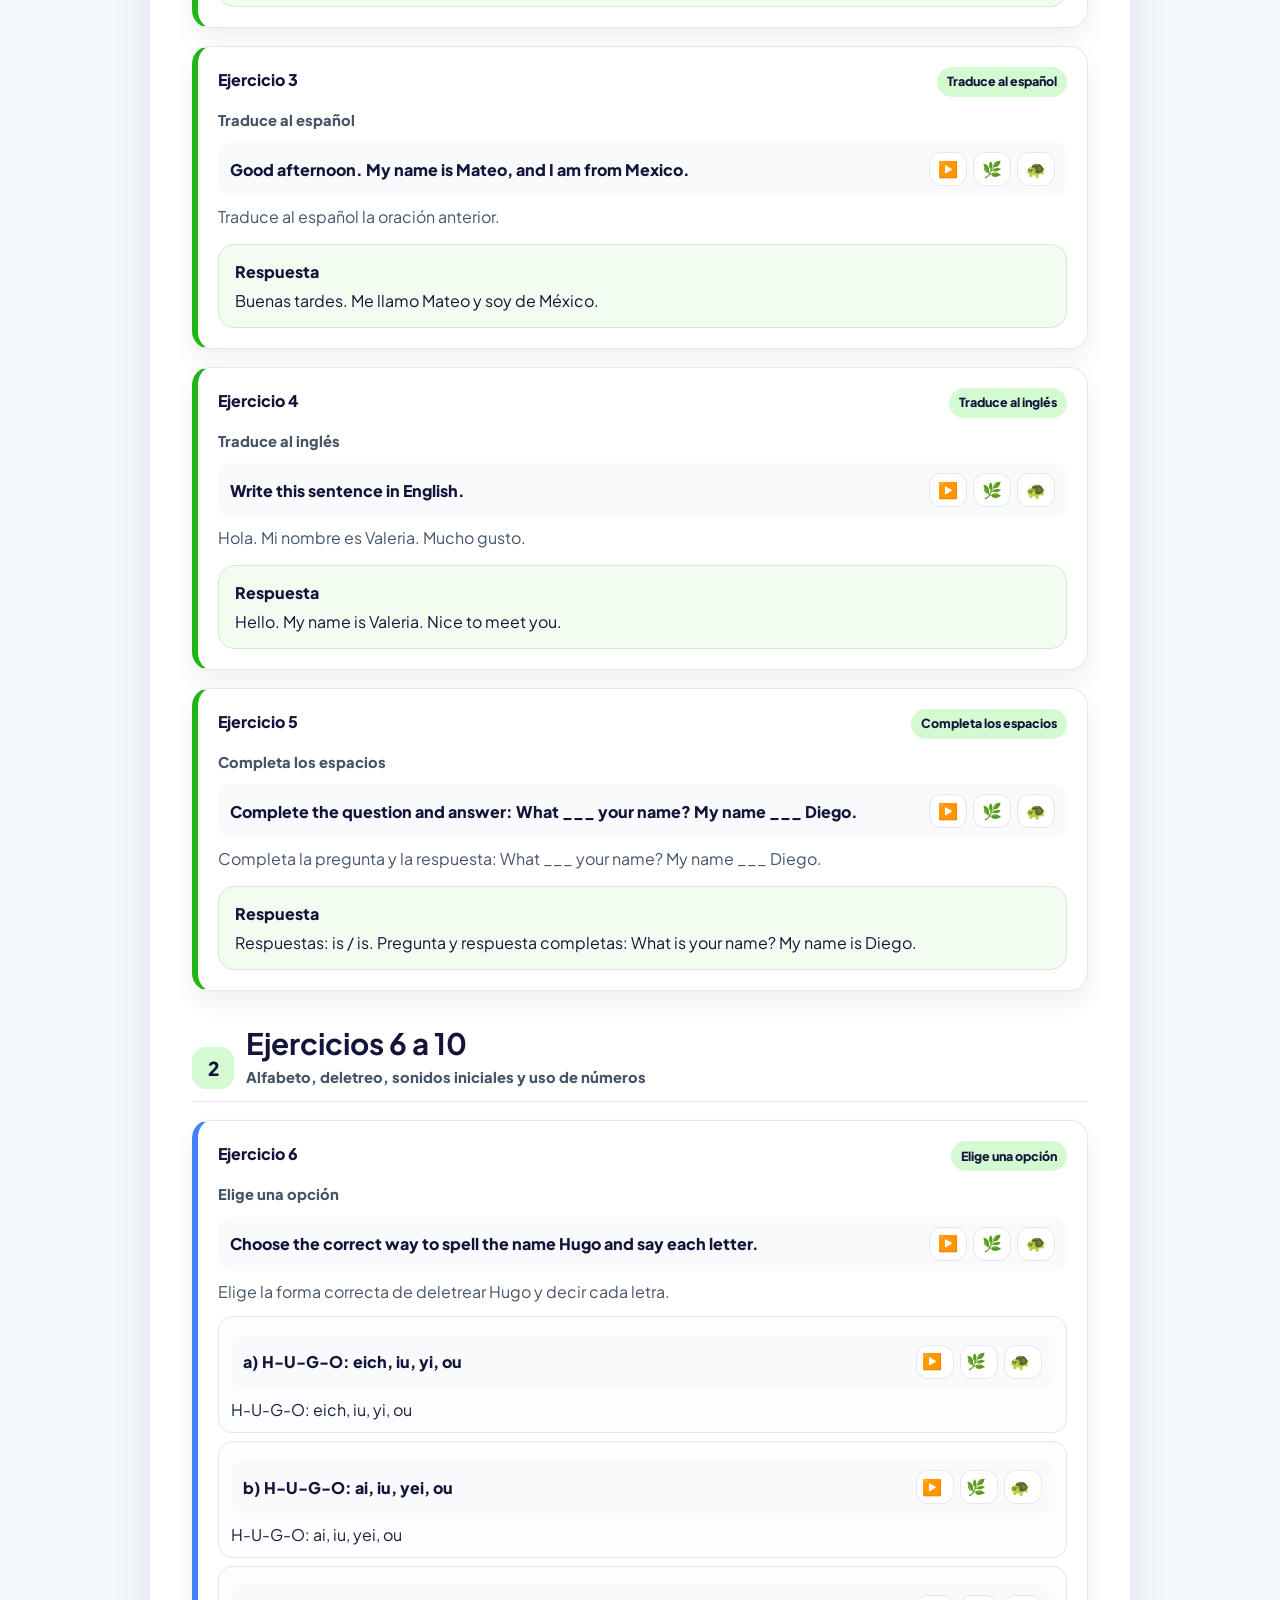
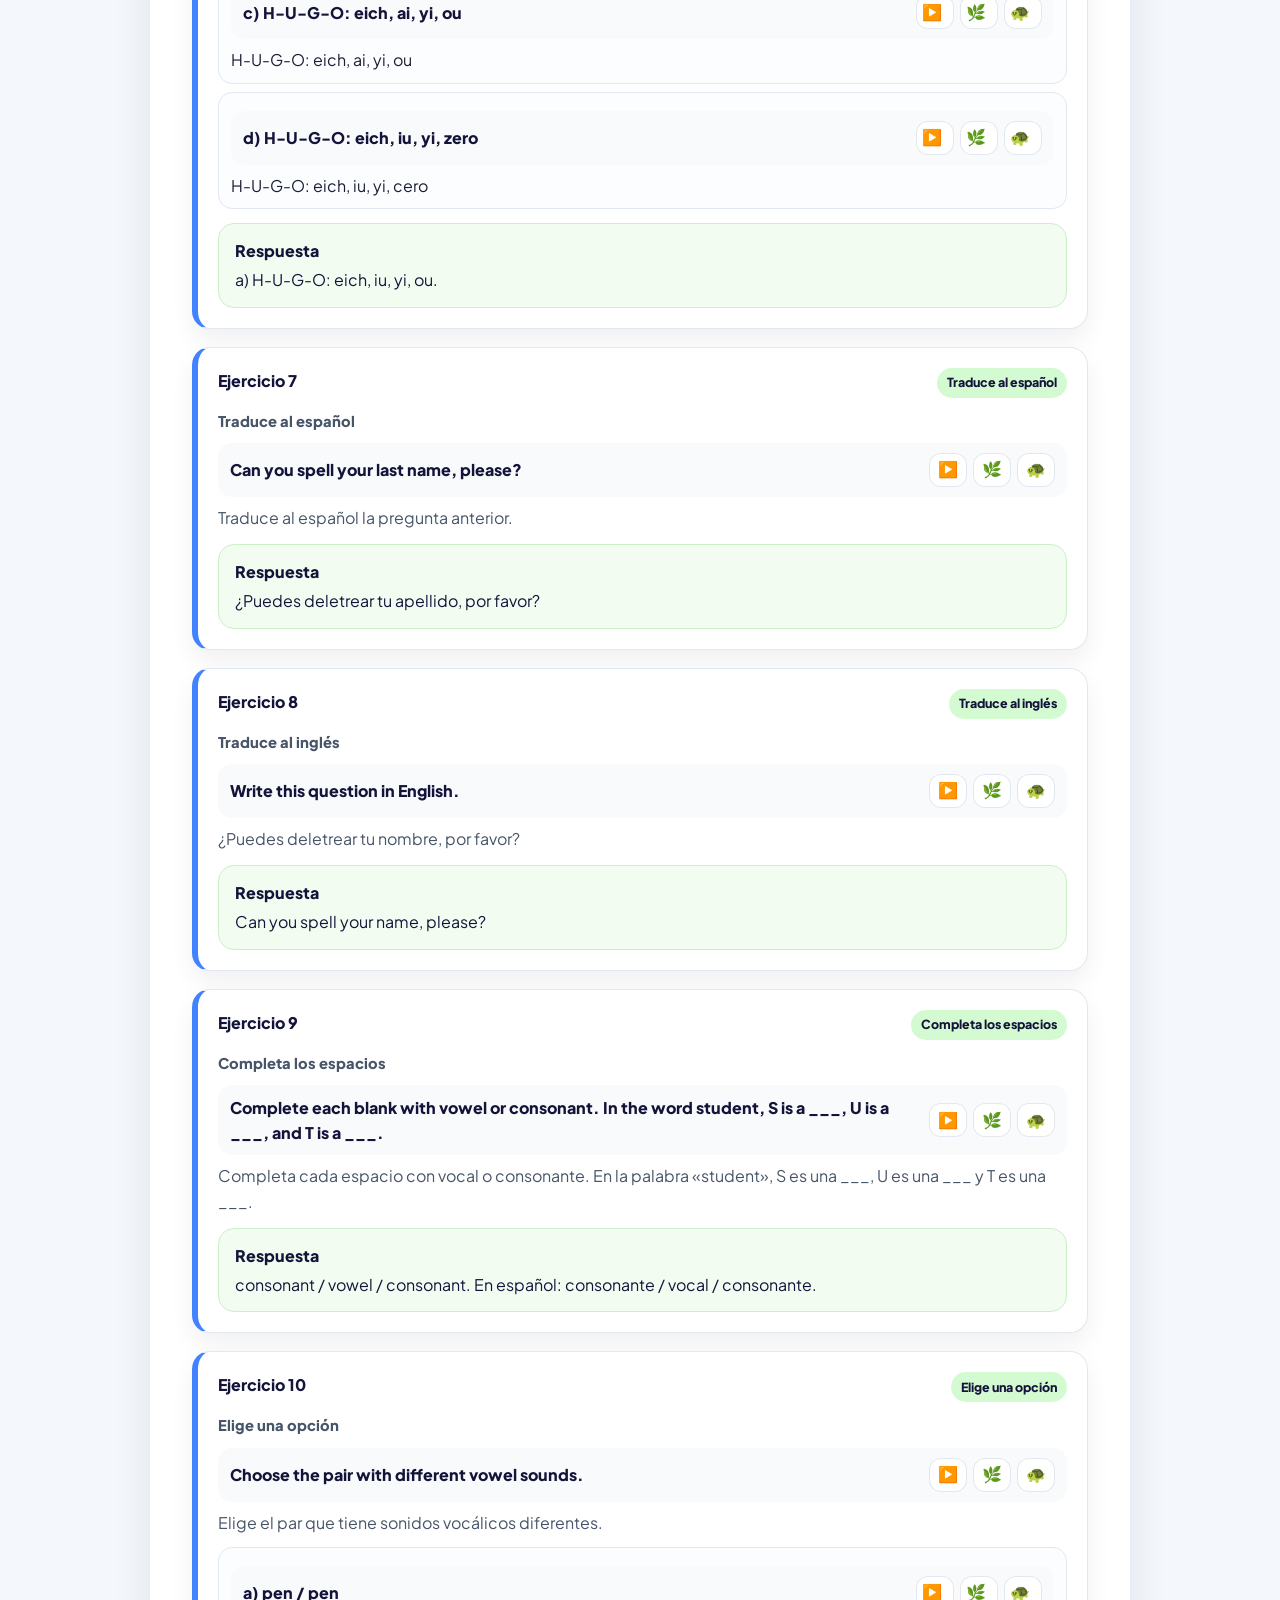
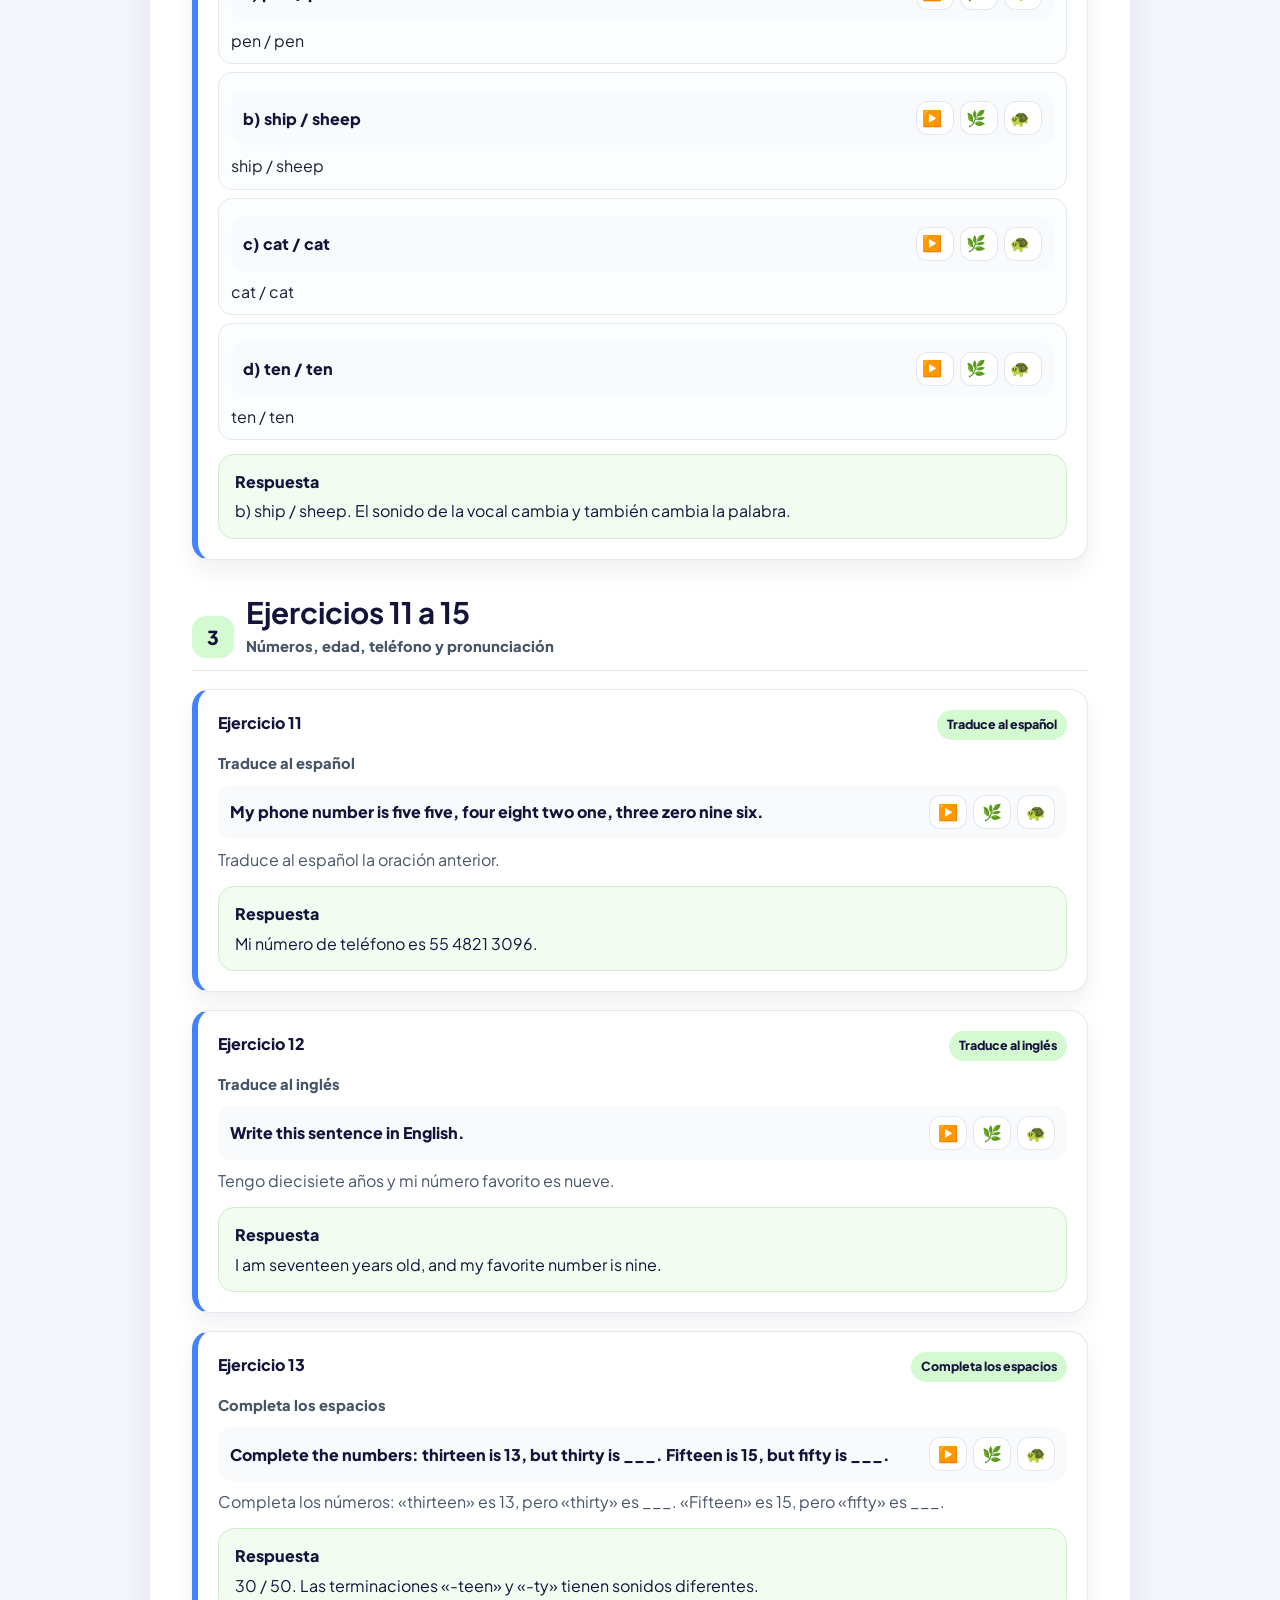
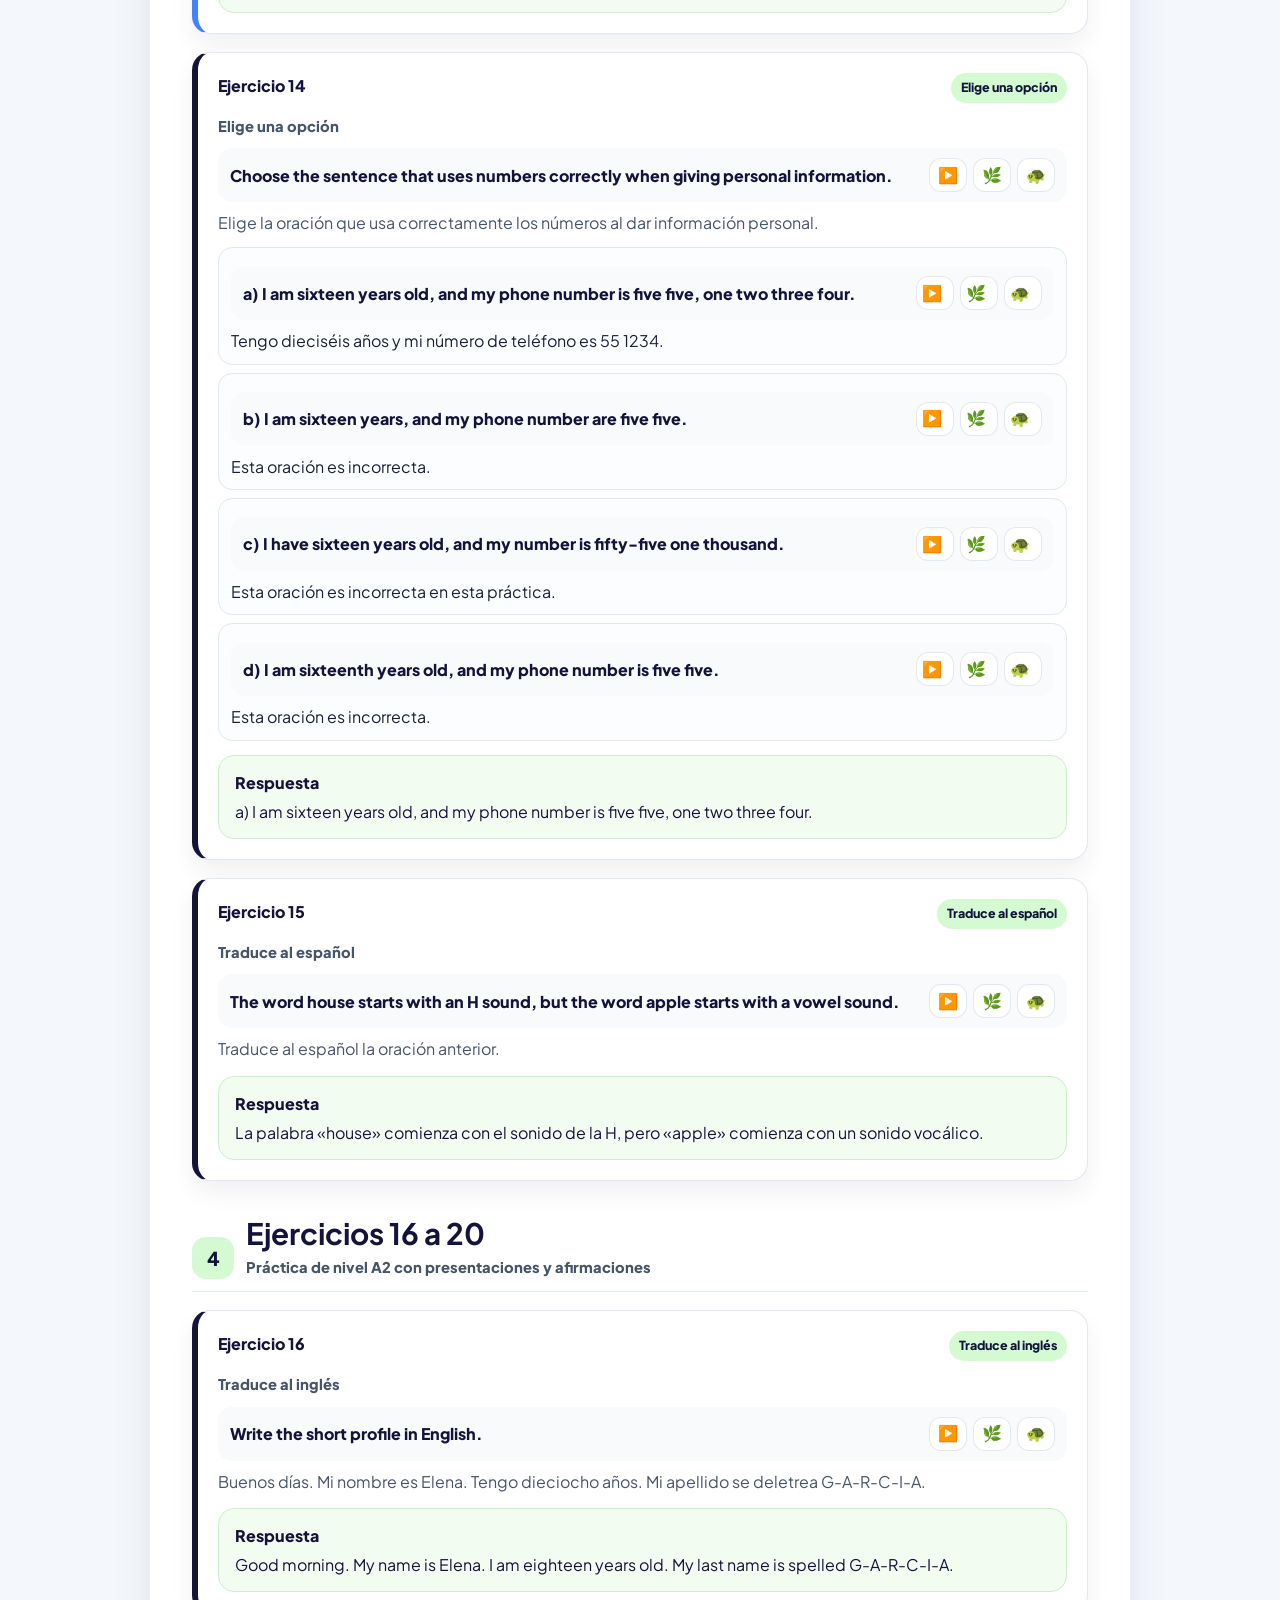
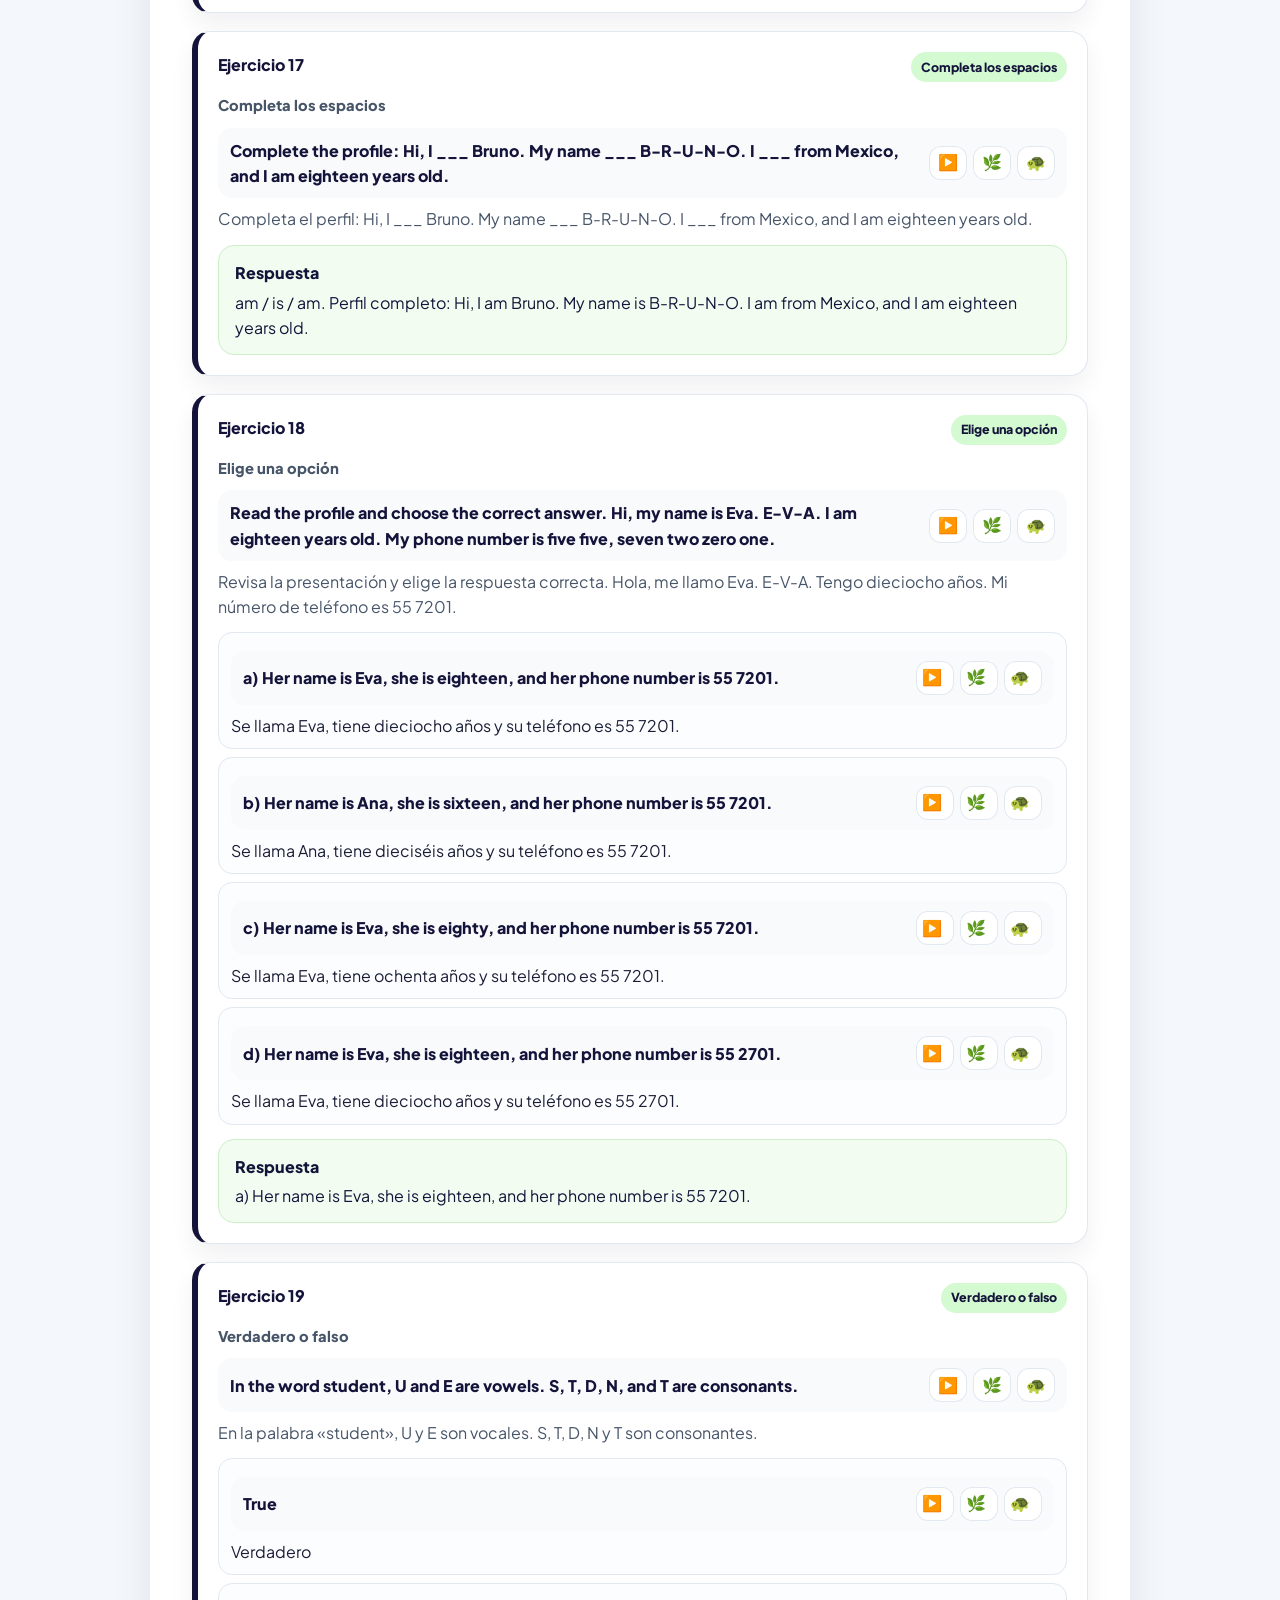
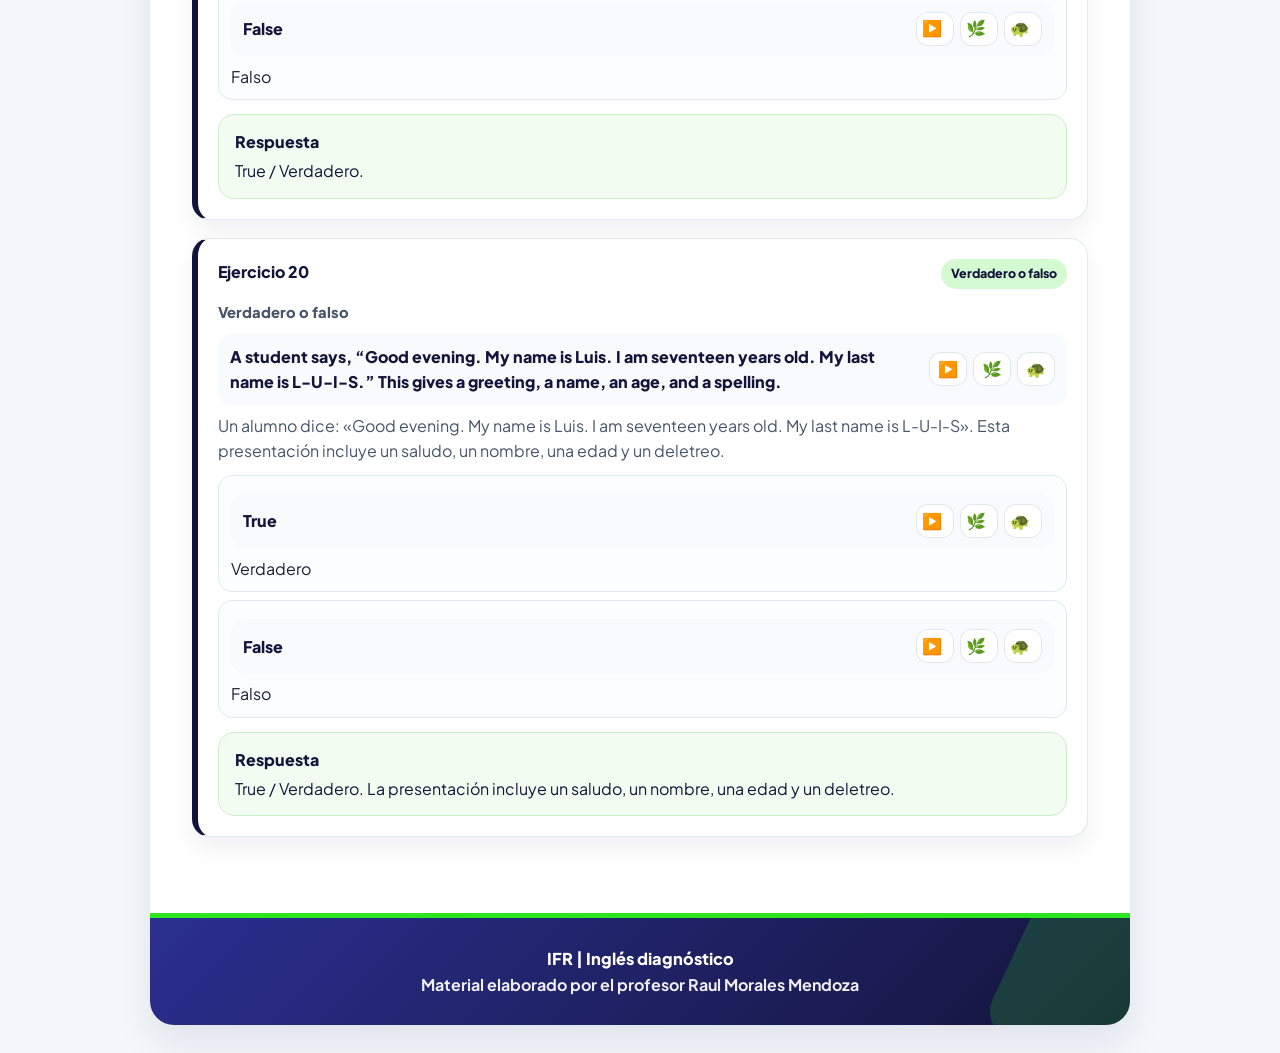
==== commit 69b0ff0a: "Simplifica contenido bilingüe y asegura voces femeninas" ====
--- a/Actividad 2-julio-2026/Actividad.html
+++ b/Actividad 2-julio-2026/Actividad.html
@@ -434,10 +434,10 @@
         <div>
           <p class="eyebrow">Instituto Fernando Ramírez</p>
           <h1>Actividad de inglés</h1>
-          <p class="hero-subtitle">Bachillerato | Diagnóstico progresivo A2 controlado</p>
+          <p class="hero-subtitle">Bachillerato | Práctica gradual de nivel A2</p>
         </div>
       </div>
-      <div class="hero-topic">Temas 1 a 4: saludos, alfabeto, pronunciación básica y números</div>
+      <div class="hero-topic">Temas 1 al 4: saludos, alfabeto, pronunciación básica y números</div>
     </section>
 
     <main id="exerciseRoot"></main>
@@ -445,7 +445,7 @@
     <footer class="footer-note">
       <p>
         <strong>IFR | Inglés diagnóstico</strong>
-        Material creado por el Prof. Morales Mendoza Raul
+        Material elaborado por el profesor Raul Morales Mendoza
       </p>
     </footer>
   </div>
@@ -454,68 +454,68 @@
     const exerciseBlocks = [
       {
         title: "Ejercicios 1 a 5",
-        subtitle: "Saludos, preguntas personales y primeras combinaciones",
+        subtitle: "Saludos, preguntas personales y frases sencillas",
         mark: "1",
         exercises: [
           {
             n: 1,
-            type: "Elección de opciones",
+            type: "Elige una opción",
             level: "1",
-            promptEn: "Choose the most complete answer for this situation: It is 8:00 a.m. You meet a new classmate and want to start politely.",
-            promptEs: "Elige la respuesta más completa para esta situación: son las 8:00 a.m. Conoces a un compañero nuevo y quieres iniciar con cortesía.",
+            promptEn: "Choose the best answer. It is 8:00 a.m. You meet a new classmate. Start the conversation politely.",
+            promptEs: "Elige la mejor respuesta. Son las 8:00 a. m. Conoces a un compañero nuevo. Inicia la conversación con cortesía.",
             options: [
               { en: "a) Good night. See you later.", es: "Buenas noches. Nos vemos después." },
-              { en: "b) Good morning. My name is Carlos. Nice to meet you.", es: "Buenos días. Mi nombre es Carlos. Mucho gusto." },
+              { en: "b) Good morning. My name is Carlos. Nice to meet you.", es: "Buenos días. Me llamo Carlos. Mucho gusto." },
               { en: "c) Bye. What is your number?", es: "Adiós. ¿Cuál es tu número?" },
               { en: "d) Good evening. I am fifteen.", es: "Buenas noches. Tengo quince años." }
             ],
-            answer: "b) Good morning. My name is Carlos. Nice to meet you. Combina saludo de mañana, presentación y cortesía."
+            answer: "b) Good morning. My name is Carlos. Nice to meet you. Incluye un saludo de la mañana, una presentación y una expresión de cortesía."
           },
           {
             n: 2,
-            type: "Rellenar frases",
+            type: "Completa los espacios",
             level: "1",
-            promptEn: "Complete the mini introduction: Hello, my name ___ Andrea. I ___ sixteen years old. I am ___ Mexico.",
-            promptEs: "Completa la mini presentación: Hello, my name ___ Andrea. I ___ sixteen years old. I am ___ Mexico.",
-            answer: "is / am / from. Oración completa: Hello, my name is Andrea. I am sixteen years old. I am from Mexico."
+            promptEn: "Complete the short introduction: Hello, my name ___ Andrea. I ___ sixteen years old. I am ___ Mexico.",
+            promptEs: "Completa la presentación breve: Hello, my name ___ Andrea. I ___ sixteen years old. I am ___ Mexico.",
+            answer: "Respuestas: is / am / from. Oración completa: Hello, my name is Andrea. I am sixteen years old. I am from Mexico."
           },
           {
             n: 3,
-            type: "Traducir al español",
+            type: "Traduce al español",
             level: "1",
             promptEn: "Good afternoon. My name is Mateo, and I am from Mexico.",
             promptEs: "Traduce al español la oración anterior.",
-            answer: "Buenas tardes. Mi nombre es Mateo y soy de México."
+            answer: "Buenas tardes. Me llamo Mateo y soy de México."
           },
           {
             n: 4,
-            type: "Traducir al inglés",
+            type: "Traduce al inglés",
             level: "1",
-            promptEn: "Write the sentence in English.",
+            promptEn: "Write this sentence in English.",
             promptEs: "Hola. Mi nombre es Valeria. Mucho gusto.",
             answer: "Hello. My name is Valeria. Nice to meet you."
           },
           {
             n: 5,
-            type: "Rellenar frases",
+            type: "Completa los espacios",
             level: "1",
             promptEn: "Complete the question and answer: What ___ your name? My name ___ Diego.",
             promptEs: "Completa la pregunta y la respuesta: What ___ your name? My name ___ Diego.",
-            answer: "is / is. Pregunta y respuesta completas: What is your name? My name is Diego."
+            answer: "Respuestas: is / is. Pregunta y respuesta completas: What is your name? My name is Diego."
           }
         ]
       },
       {
         title: "Ejercicios 6 a 10",
-        subtitle: "Alfabeto, deletreo, sonidos iniciales y números en contexto",
+        subtitle: "Alfabeto, deletreo, sonidos iniciales y uso de números",
         mark: "2",
         exercises: [
           {
             n: 6,
-            type: "Elección de opciones",
+            type: "Elige una opción",
             level: "2",
-            promptEn: "Choose the correct spelling and letter names for the name Hugo.",
-            promptEs: "Elige el deletreo correcto y los nombres de las letras para el nombre Hugo.",
+            promptEn: "Choose the correct way to spell the name Hugo and say each letter.",
+            promptEs: "Elige la forma correcta de deletrear Hugo y decir cada letra.",
             options: [
               { en: "a) H-U-G-O: eich, iu, yi, ou", es: "H-U-G-O: eich, iu, yi, ou" },
               { en: "b) H-U-G-O: ai, iu, yei, ou", es: "H-U-G-O: ai, iu, yei, ou" },
@@ -526,7 +526,7 @@
           },
           {
             n: 7,
-            type: "Traducir al español",
+            type: "Traduce al español",
             level: "2",
             promptEn: "Can you spell your last name, please?",
             promptEs: "Traduce al español la pregunta anterior.",
@@ -534,44 +534,44 @@
           },
           {
             n: 8,
-            type: "Traducir al inglés",
+            type: "Traduce al inglés",
             level: "2",
-            promptEn: "Write the question in English.",
+            promptEn: "Write this question in English.",
             promptEs: "¿Puedes deletrear tu nombre, por favor?",
             answer: "Can you spell your name, please?"
           },
           {
             n: 9,
-            type: "Rellenar frases",
+            type: "Completa los espacios",
             level: "2",
-            promptEn: "Complete with vowel or consonant: In the word student, S is a ___, U is a ___, and T is a ___.",
-            promptEs: "Completa con vocal o consonante: En la palabra student, S es una ___, U es una ___ y T es una ___.",
+            promptEn: "Complete each blank with vowel or consonant. In the word student, S is a ___, U is a ___, and T is a ___.",
+            promptEs: "Completa cada espacio con vocal o consonante. En la palabra «student», S es una ___, U es una ___ y T es una ___.",
             answer: "consonant / vowel / consonant. En español: consonante / vocal / consonante."
           },
           {
             n: 10,
-            type: "Elección de opciones",
+            type: "Elige una opción",
             level: "2",
-            promptEn: "Choose the option that shows a real difference in vowel sound.",
-            promptEs: "Elige la opción que muestra una diferencia real en el sonido de la vocal.",
+            promptEn: "Choose the pair with different vowel sounds.",
+            promptEs: "Elige el par que tiene sonidos vocálicos diferentes.",
             options: [
               { en: "a) pen / pen", es: "pen / pen" },
               { en: "b) ship / sheep", es: "ship / sheep" },
               { en: "c) cat / cat", es: "cat / cat" },
               { en: "d) ten / ten", es: "ten / ten" }
             ],
-            answer: "b) ship / sheep. La vocal cambia y la palabra también cambia."
+            answer: "b) ship / sheep. El sonido de la vocal cambia y también cambia la palabra."
           }
         ]
       },
       {
         title: "Ejercicios 11 a 15",
-        subtitle: "Números, edad, teléfono y precisión en pronunciación",
+        subtitle: "Números, edad, teléfono y pronunciación",
         mark: "3",
         exercises: [
           {
             n: 11,
-            type: "Traducir al español",
+            type: "Traduce al español",
             level: "2",
             promptEn: "My phone number is five five, four eight two one, three zero nine six.",
             promptEs: "Traduce al español la oración anterior.",
@@ -579,60 +579,60 @@
           },
           {
             n: 12,
-            type: "Traducir al inglés",
+            type: "Traduce al inglés",
             level: "2",
-            promptEn: "Write the sentence in English.",
+            promptEn: "Write this sentence in English.",
             promptEs: "Tengo diecisiete años y mi número favorito es nueve.",
             answer: "I am seventeen years old, and my favorite number is nine."
           },
           {
             n: 13,
-            type: "Rellenar frases",
+            type: "Completa los espacios",
             level: "2",
-            promptEn: "Complete the contrast: thirteen is 13, but thirty is ___. Fifteen is 15, but fifty is ___.",
-            promptEs: "Completa el contraste: thirteen es 13, pero thirty es ___. Fifteen es 15, pero fifty es ___.",
-            answer: "30 / 50. Los sonidos de -teen y -ty deben distinguirse."
+            promptEn: "Complete the numbers: thirteen is 13, but thirty is ___. Fifteen is 15, but fifty is ___.",
+            promptEs: "Completa los números: «thirteen» es 13, pero «thirty» es ___. «Fifteen» es 15, pero «fifty» es ___.",
+            answer: "30 / 50. Las terminaciones «-teen» y «-ty» tienen sonidos diferentes."
           },
           {
             n: 14,
-            type: "Elección de opciones",
+            type: "Elige una opción",
             level: "3",
-            promptEn: "Choose the sentence that uses numbers correctly in personal information.",
-            promptEs: "Elige la oración que usa números correctamente en información personal.",
+            promptEn: "Choose the sentence that uses numbers correctly when giving personal information.",
+            promptEs: "Elige la oración que usa correctamente los números al dar información personal.",
             options: [
               { en: "a) I am sixteen years old, and my phone number is five five, one two three four.", es: "Tengo dieciséis años y mi número de teléfono es 55 1234." },
-              { en: "b) I am sixteen years, and my phone number are five five.", es: "Forma incorrecta." },
-              { en: "c) I have sixteen years old, and my number is fifty-five one thousand.", es: "Forma incorrecta para esta práctica." },
-              { en: "d) I am sixteenth years old, and my phone number is five five.", es: "Forma incorrecta." }
+              { en: "b) I am sixteen years, and my phone number are five five.", es: "Esta oración es incorrecta." },
+              { en: "c) I have sixteen years old, and my number is fifty-five one thousand.", es: "Esta oración es incorrecta en esta práctica." },
+              { en: "d) I am sixteenth years old, and my phone number is five five.", es: "Esta oración es incorrecta." }
             ],
             answer: "a) I am sixteen years old, and my phone number is five five, one two three four."
           },
           {
             n: 15,
-            type: "Traducir al español",
+            type: "Traduce al español",
             level: "3",
             promptEn: "The word house starts with an H sound, but the word apple starts with a vowel sound.",
             promptEs: "Traduce al español la oración anterior.",
-            answer: "La palabra «house» empieza con sonido de H, pero la palabra «apple» empieza con sonido de vocal."
+            answer: "La palabra «house» comienza con el sonido de la H, pero «apple» comienza con un sonido vocálico."
           }
         ]
       },
       {
         title: "Ejercicios 16 a 20",
-        subtitle: "Integración A2 controlada con perfiles y afirmaciones",
+        subtitle: "Práctica de nivel A2 con presentaciones y afirmaciones",
         mark: "4",
         exercises: [
           {
             n: 16,
-            type: "Traducir al inglés",
+            type: "Traduce al inglés",
             level: "3",
-            promptEn: "Write the mini profile in English.",
+            promptEn: "Write the short profile in English.",
             promptEs: "Buenos días. Mi nombre es Elena. Tengo dieciocho años. Mi apellido se deletrea G-A-R-C-I-A.",
             answer: "Good morning. My name is Elena. I am eighteen years old. My last name is spelled G-A-R-C-I-A."
           },
           {
             n: 17,
-            type: "Rellenar frases",
+            type: "Completa los espacios",
             level: "3",
             promptEn: "Complete the profile: Hi, I ___ Bruno. My name ___ B-R-U-N-O. I ___ from Mexico, and I am eighteen years old.",
             promptEs: "Completa el perfil: Hi, I ___ Bruno. My name ___ B-R-U-N-O. I ___ from Mexico, and I am eighteen years old.",
@@ -640,10 +640,10 @@
           },
           {
             n: 18,
-            type: "Elección de opciones",
+            type: "Elige una opción",
             level: "3",
-            promptEn: "Read the profile and choose the correct summary: Hi, my name is Eva. E-V-A. I am eighteen years old. My phone number is five five, seven two zero one.",
-            promptEs: "Lee el perfil y elige el resumen correcto: Hola, mi nombre es Eva. E-V-A. Tengo dieciocho años. Mi número de teléfono es 55 7201.",
+            promptEn: "Read the profile and choose the correct answer. Hi, my name is Eva. E-V-A. I am eighteen years old. My phone number is five five, seven two zero one.",
+            promptEs: "Revisa la presentación y elige la respuesta correcta. Hola, me llamo Eva. E-V-A. Tengo dieciocho años. Mi número de teléfono es 55 7201.",
             options: [
               { en: "a) Her name is Eva, she is eighteen, and her phone number is 55 7201.", es: "Se llama Eva, tiene dieciocho años y su teléfono es 55 7201." },
               { en: "b) Her name is Ana, she is sixteen, and her phone number is 55 7201.", es: "Se llama Ana, tiene dieciséis años y su teléfono es 55 7201." },
@@ -654,10 +654,10 @@
           },
           {
             n: 19,
-            type: "Falso y verdadero",
+            type: "Verdadero o falso",
             level: "3",
-            promptEn: "Statement: In the word student, the letters U and E are vowels, and S, T, D, N, T are consonants.",
-            promptEs: "Afirmación: En la palabra student, las letras U y E son vocales, y S, T, D, N, T son consonantes.",
+            promptEn: "In the word student, U and E are vowels. S, T, D, N, and T are consonants.",
+            promptEs: "En la palabra «student», U y E son vocales. S, T, D, N y T son consonantes.",
             options: [
               { en: "True", es: "Verdadero" },
               { en: "False", es: "Falso" }
@@ -666,15 +666,15 @@
           },
           {
             n: 20,
-            type: "Falso y verdadero",
+            type: "Verdadero o falso",
             level: "3",
-            promptEn: "Statement: If a student says, “Good evening, my name is Luis, I am seventeen years old, and my last name is L-U-I-S,” the sentence gives a greeting, a name, an age, and a spelling.",
-            promptEs: "Afirmación: Si un alumno dice «Good evening, my name is Luis, I am seventeen years old, and my last name is L-U-I-S», la oración da un saludo, un nombre, una edad y un deletreo.",
+            promptEn: "A student says, “Good evening. My name is Luis. I am seventeen years old. My last name is L-U-I-S.” This gives a greeting, a name, an age, and a spelling.",
+            promptEs: "Un alumno dice: «Good evening. My name is Luis. I am seventeen years old. My last name is L-U-I-S». Esta presentación incluye un saludo, un nombre, una edad y un deletreo.",
             options: [
               { en: "True", es: "Verdadero" },
               { en: "False", es: "Falso" }
             ],
-            answer: "True / Verdadero. La oración integra saludo, nombre, edad y deletreo."
+            answer: "True / Verdadero. La presentación incluye un saludo, un nombre, una edad y un deletreo."
           }
         ]
       }
@@ -742,31 +742,27 @@
 
       function pickVoice() {
         if (!voices.length) refreshVoices();
-        const preferredNames = [
-          "jenny online", "jenny", "aria online", "aria", "michelle",
-          "sara", "ava", "zira", "samantha", "female", "woman"
-        ];
-        const avoidedNames = ["david", "mark", "guy", "ryan", "tony", "brian", "george"];
-        const scoredVoices = voices
+        const approvedNames = ["jenny", "aria", "ava", "zira", "samantha", "michelle", "sara"];
+        const candidates = voices
           .filter((voice) => voice.lang && voice.lang.toLowerCase().startsWith("en-us"))
           .map((voice) => {
             const name = `${voice.name} ${voice.voiceURI || ""} ${voice.lang}`.toLowerCase();
-            const preferredScore = preferredNames.reduce((score, item, index) => {
-              return name.includes(item) ? Math.max(score, 100 - index) : score;
-            }, 0);
-            const avoidedScore = avoidedNames.some((item) => name.includes(item)) ? -100 : 0;
-            const naturalScore = name.includes("natural") || name.includes("online") ? 12 : 0;
-            return { voice, score: preferredScore + avoidedScore + naturalScore };
+            return {
+              voice,
+              rank: approvedNames.findIndex((approved) => name.includes(approved)),
+              natural: /natural|online/.test(name)
+            };
           })
-          .sort((a, b) => b.score - a.score);
-        const selected = scoredVoices.find((item) => item.score > 0)?.voice ||
-          voices.find((voice) => voice.lang && voice.lang.toLowerCase().startsWith("en-us")) ||
-          voices.find((voice) => voice.lang && voice.lang.toLowerCase().startsWith("en")) || null;
-        window.IFR_SELECTED_VOICE = selected ? `${selected.name} | ${selected.lang}` : "No voice available";
+          .filter((candidate) => candidate.rank >= 0)
+          .sort((a, b) => Number(b.natural) - Number(a.natural) || a.rank - b.rank);
+        const selected = candidates[0]?.voice || null;
+        window.IFR_SELECTED_VOICE = selected
+          ? `${selected.name} | ${selected.lang}`
+          : "No preferred female English voice available";
         return selected;
       }
 
-      function speak(text, rate) {
+      function speak(text, rate, button) {
         if (!synth || !text) return;
         synth.cancel();
         const utterance = new SpeechSynthesisUtterance(text);
@@ -775,13 +771,28 @@
         utterance.pitch = 1.12;
         utterance.volume = 1;
         const voice = pickVoice();
-        if (voice) utterance.voice = voice;
+        if (!voice) {
+          if (button) {
+            const originalText = button.textContent;
+            const originalLabel = button.getAttribute("aria-label") || "Escuchar";
+            button.textContent = "⚠️";
+            button.setAttribute("aria-label", "No hay una voz femenina en inglés disponible");
+            button.title = "No hay una voz femenina en inglés disponible";
+            setTimeout(() => {
+              button.textContent = originalText;
+              button.setAttribute("aria-label", originalLabel);
+              button.removeAttribute("title");
+            }, 2500);
+          }
+          return;
+        }
+        utterance.voice = voice;
         synth.speak(utterance);
       }
 
       if (synth) {
         refreshVoices();
-        synth.onvoiceschanged = refreshVoices;
+        synth.addEventListener("voiceschanged", refreshVoices);
       }
 
       document.addEventListener("click", (event) => {
@@ -789,7 +800,7 @@
         if (!button) return;
         const line = button.closest(".en-line");
         const text = line ? line.querySelector(".en-text")?.textContent.trim() : "";
-        speak(text, button.dataset.rate);
+        speak(text, button.dataset.rate, button);
       });
     })();
   </script>
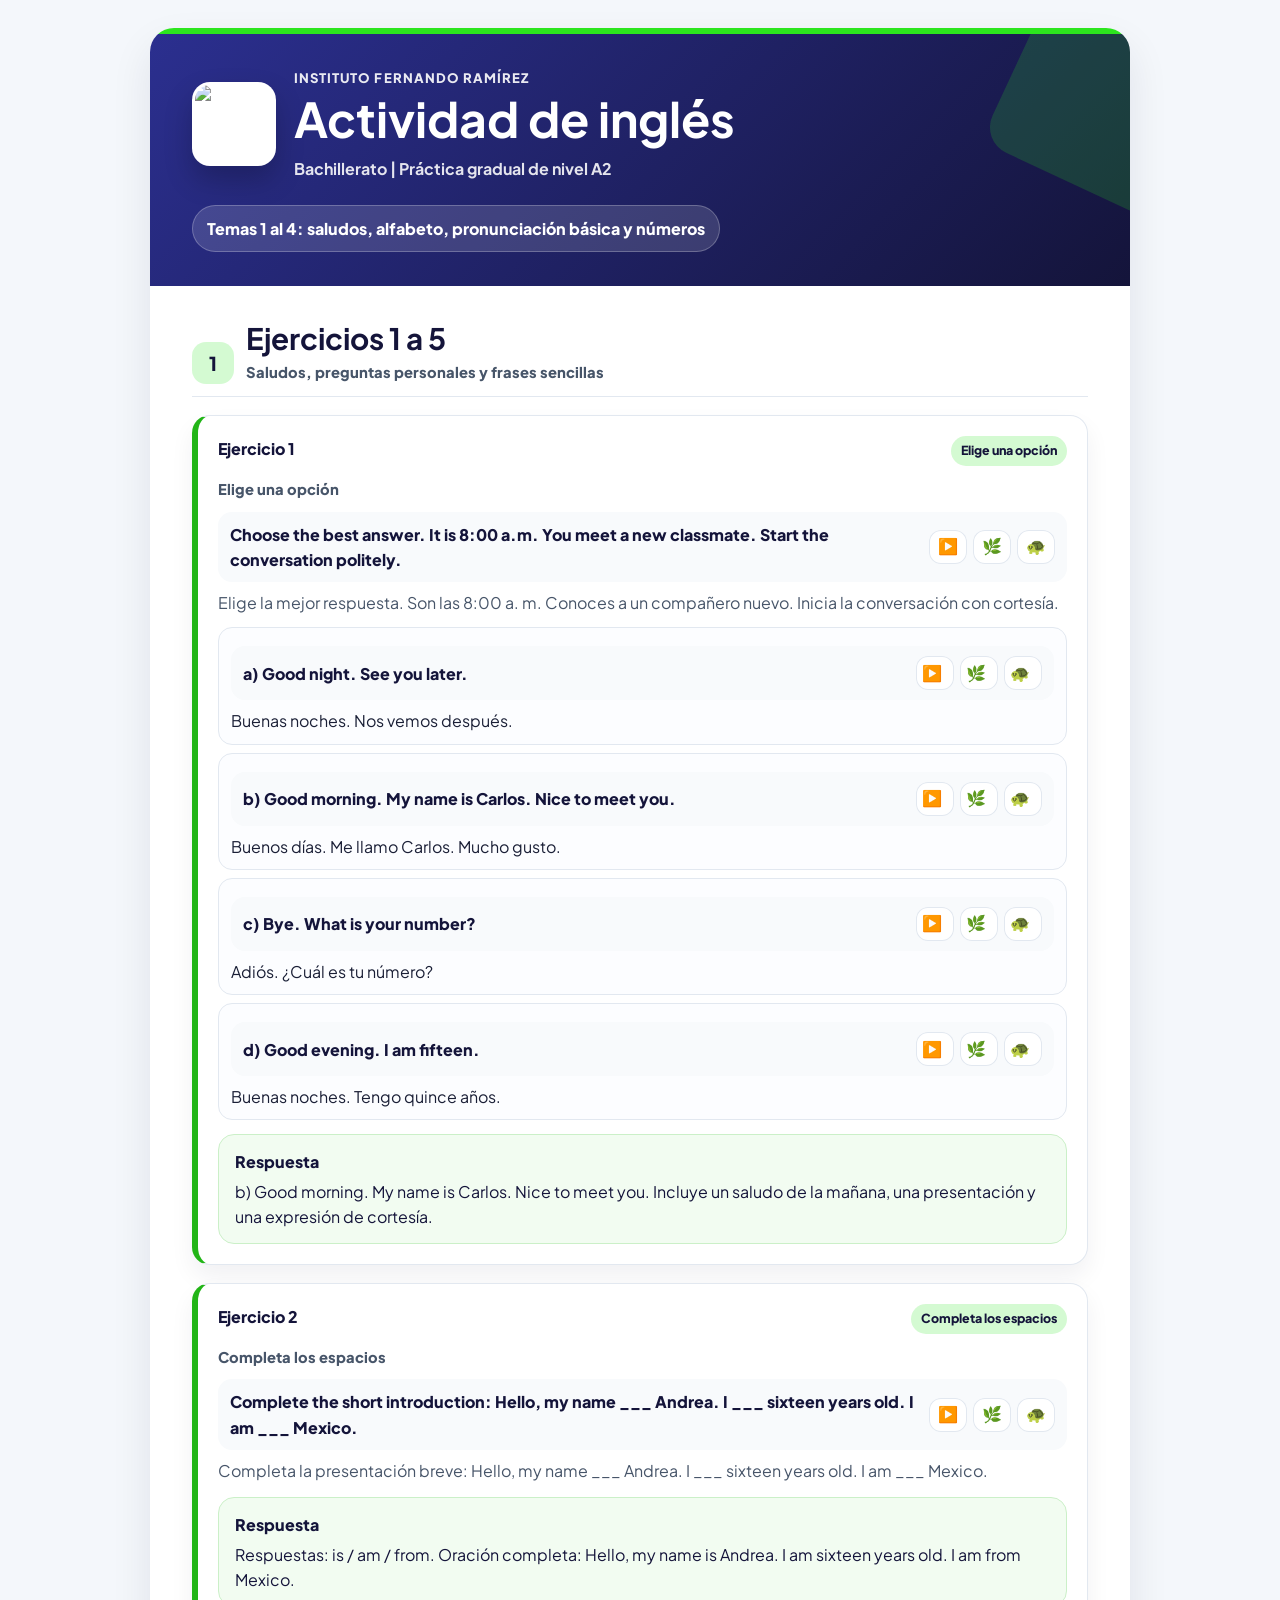
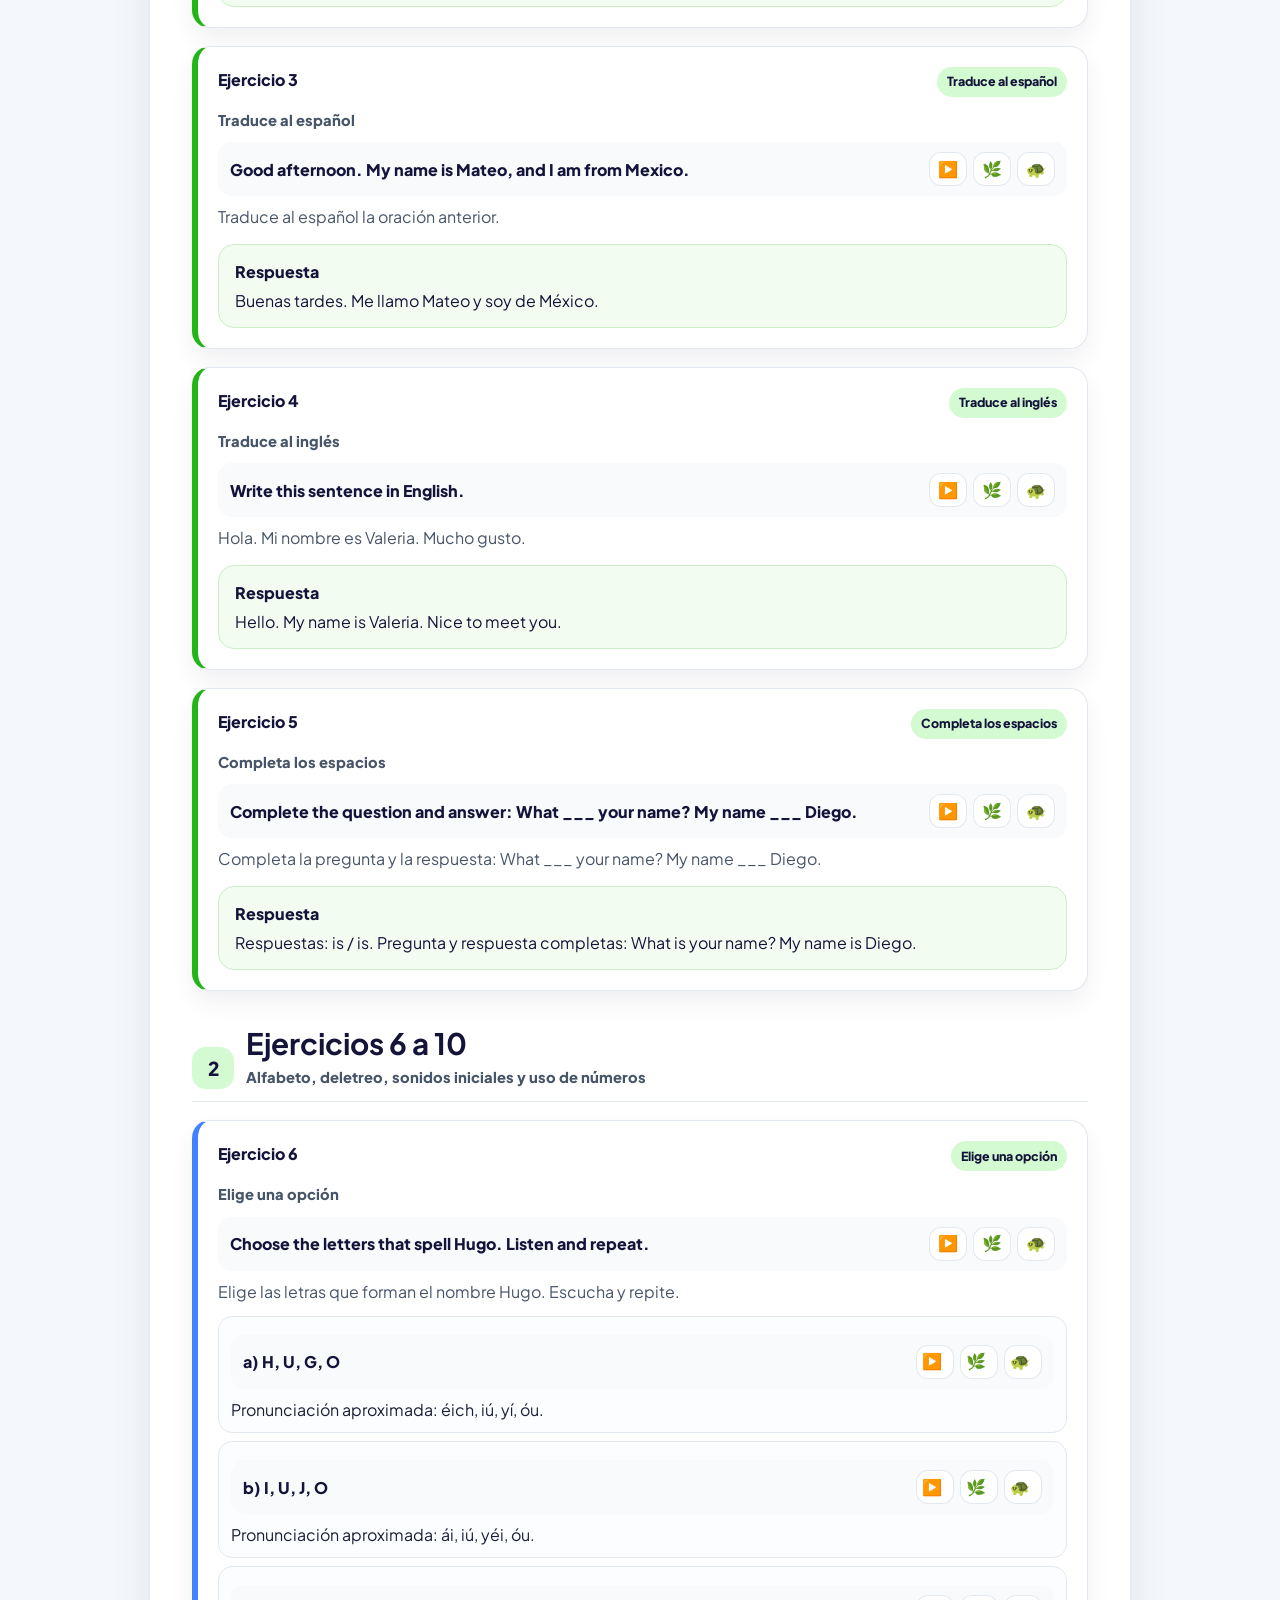
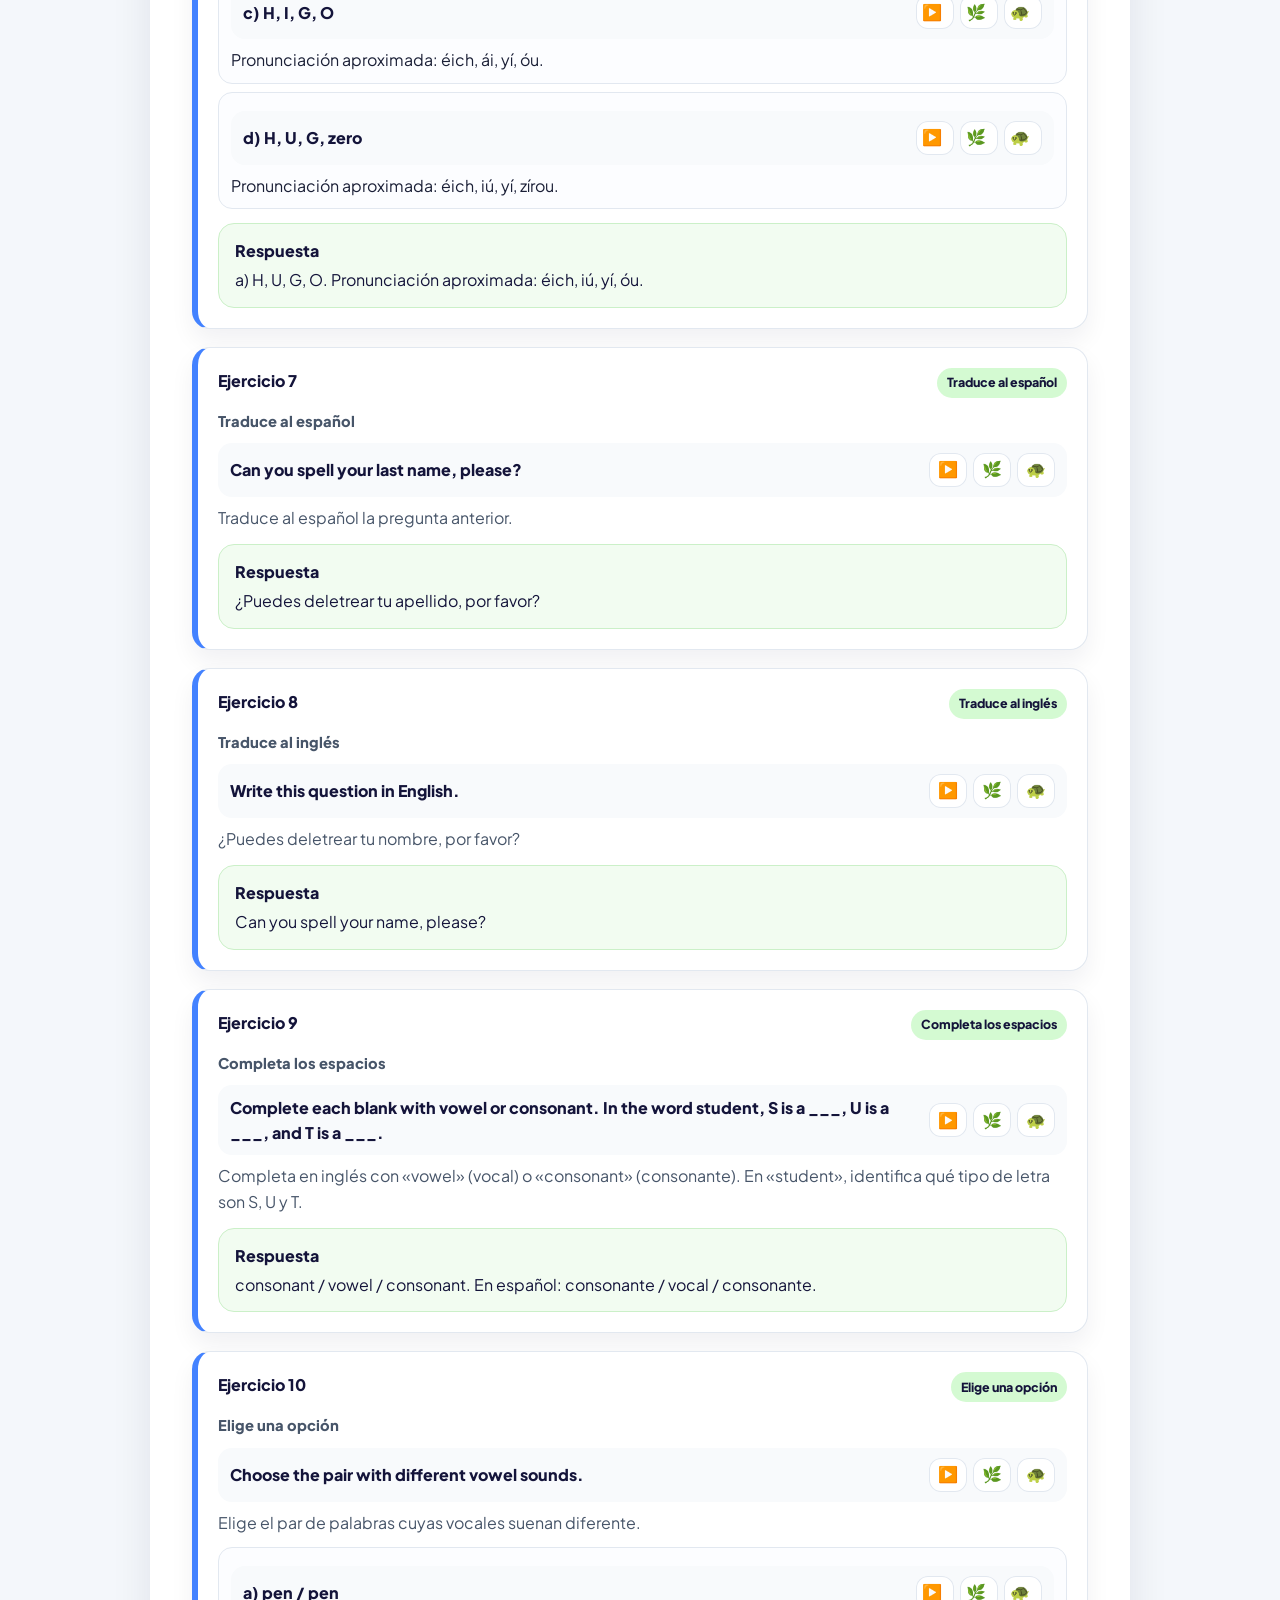
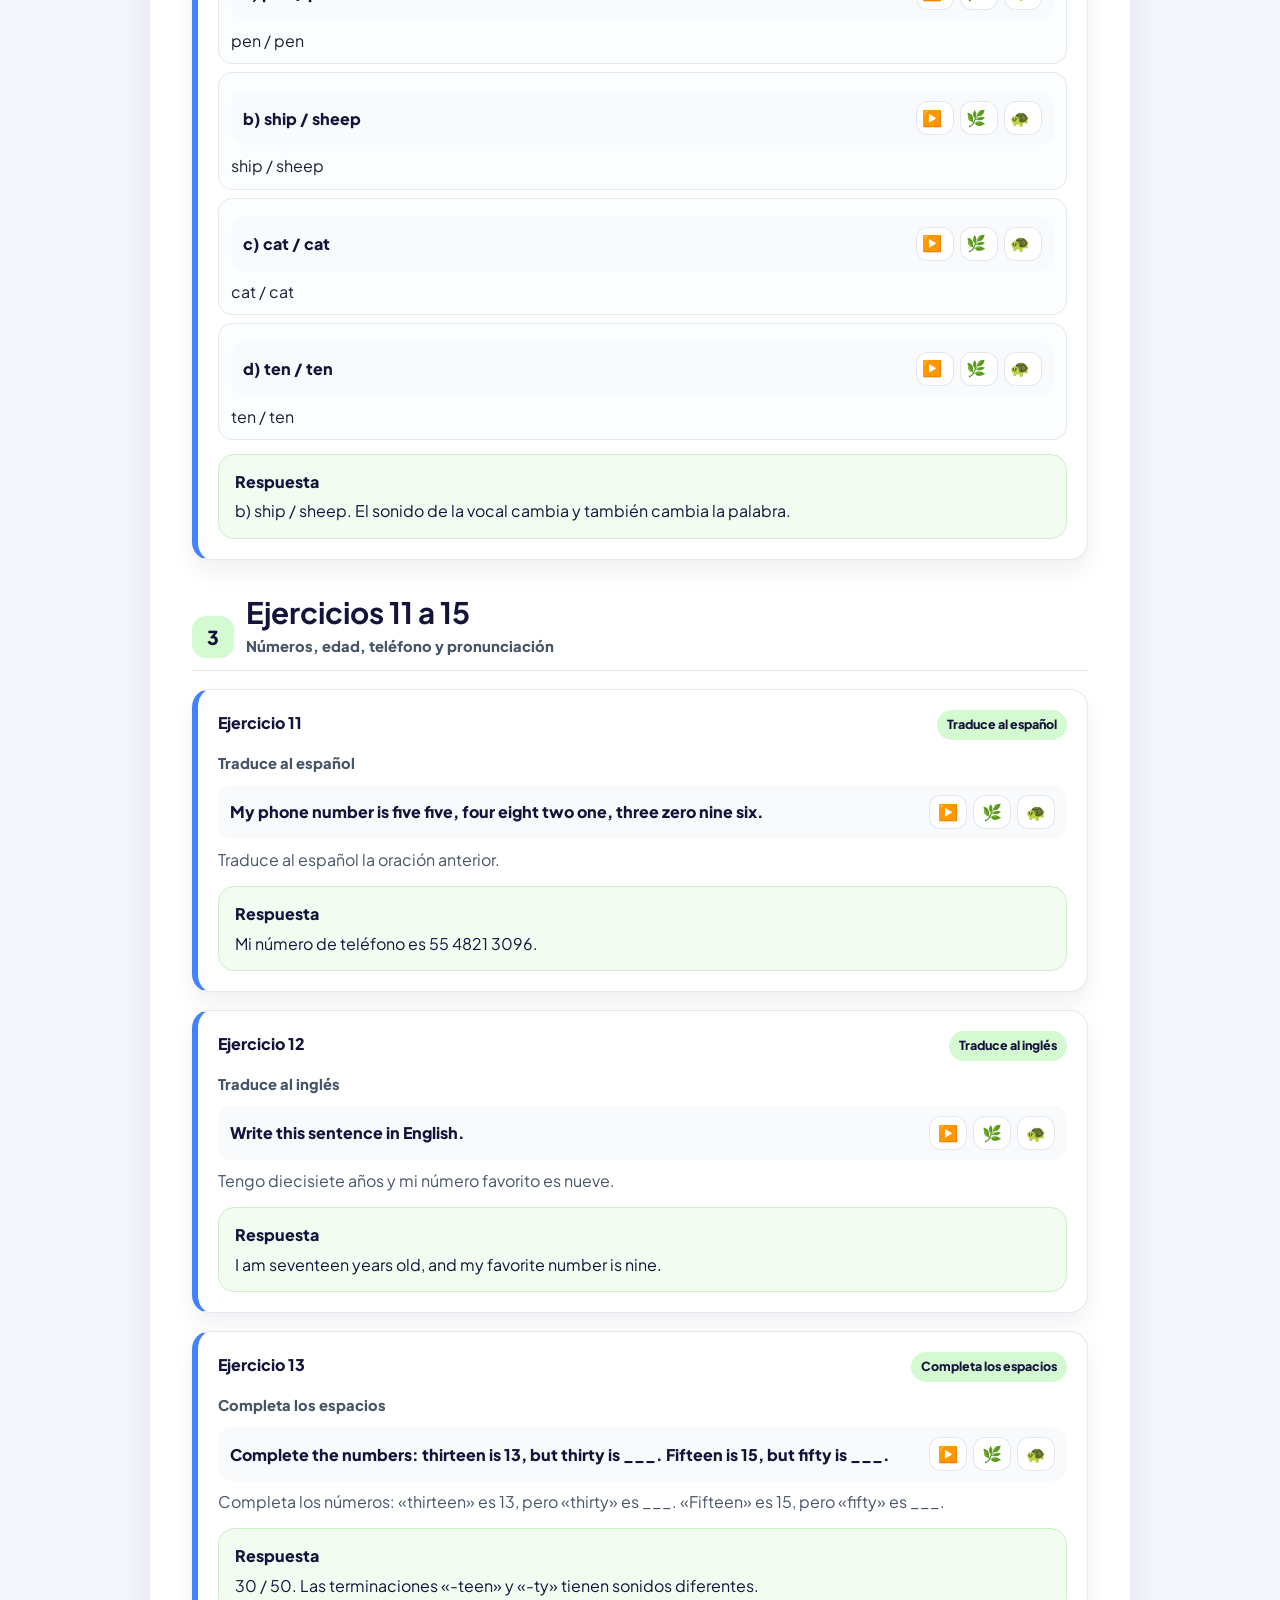
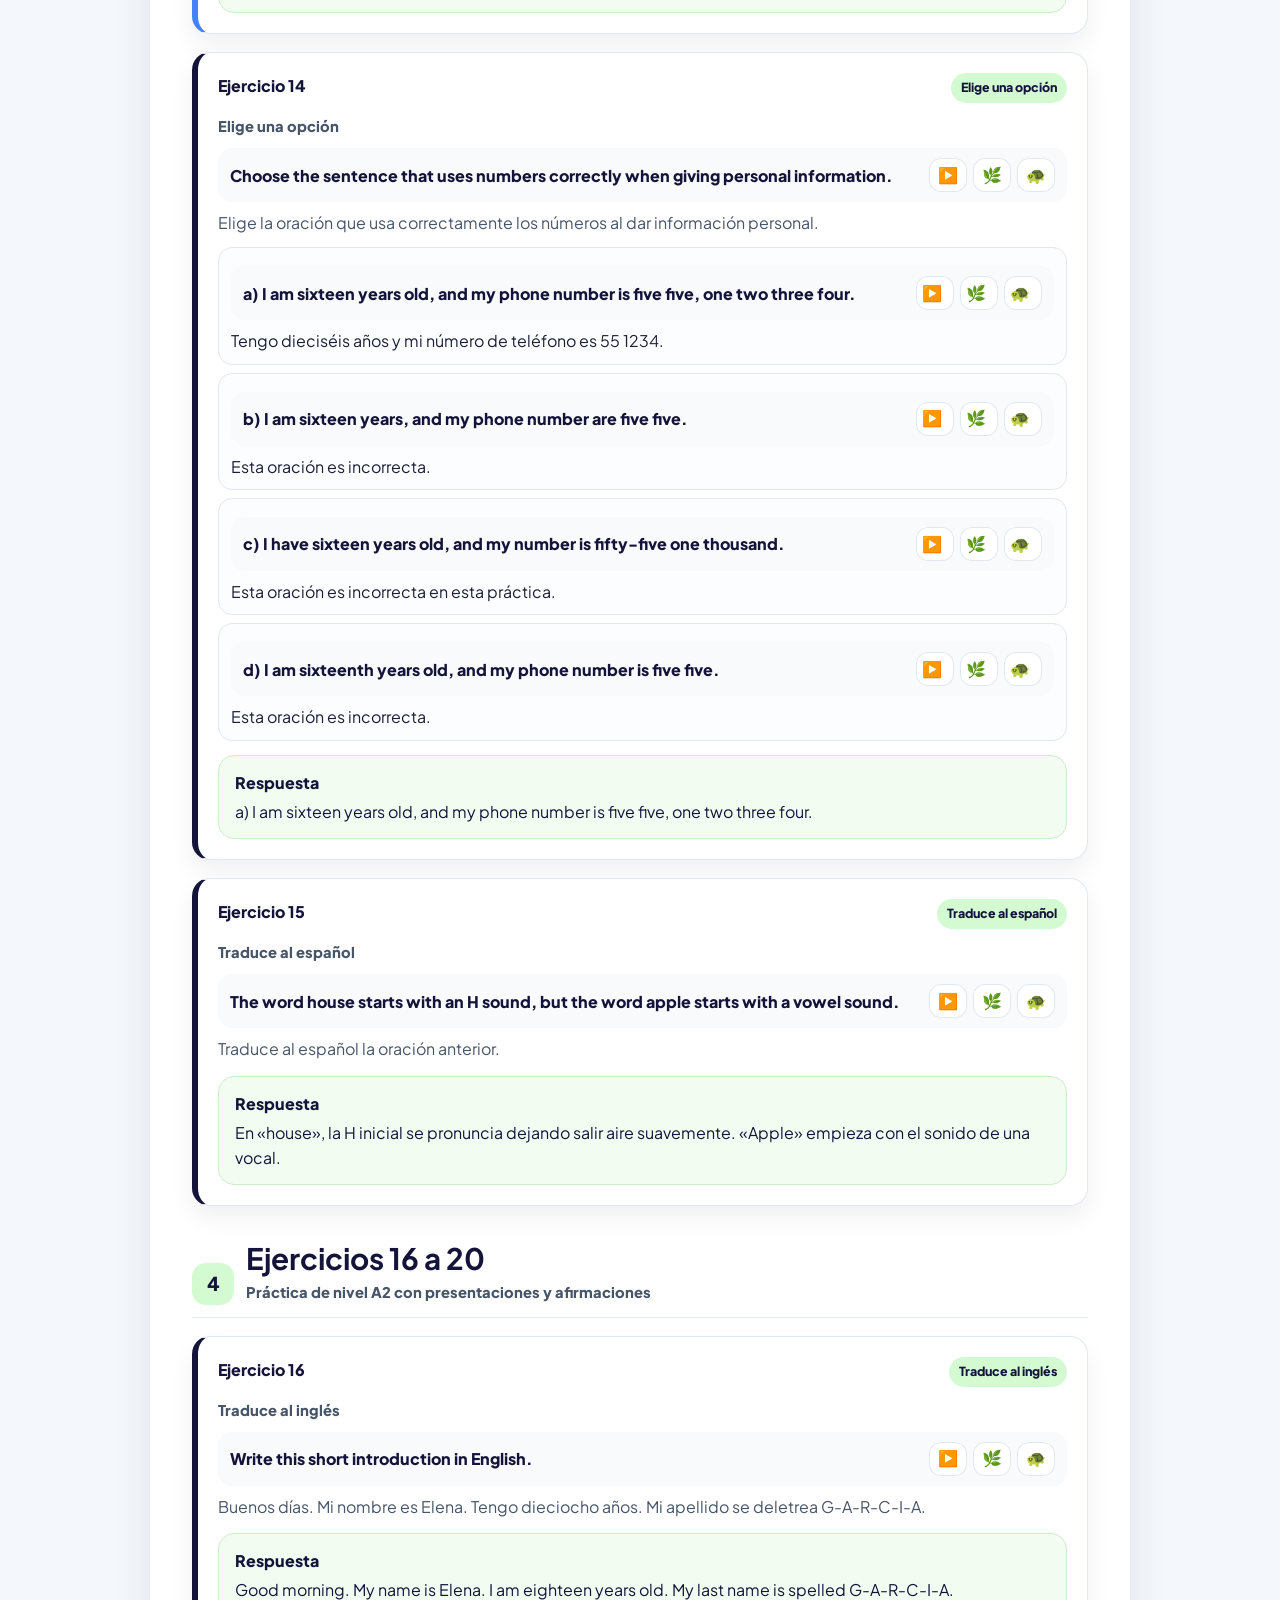
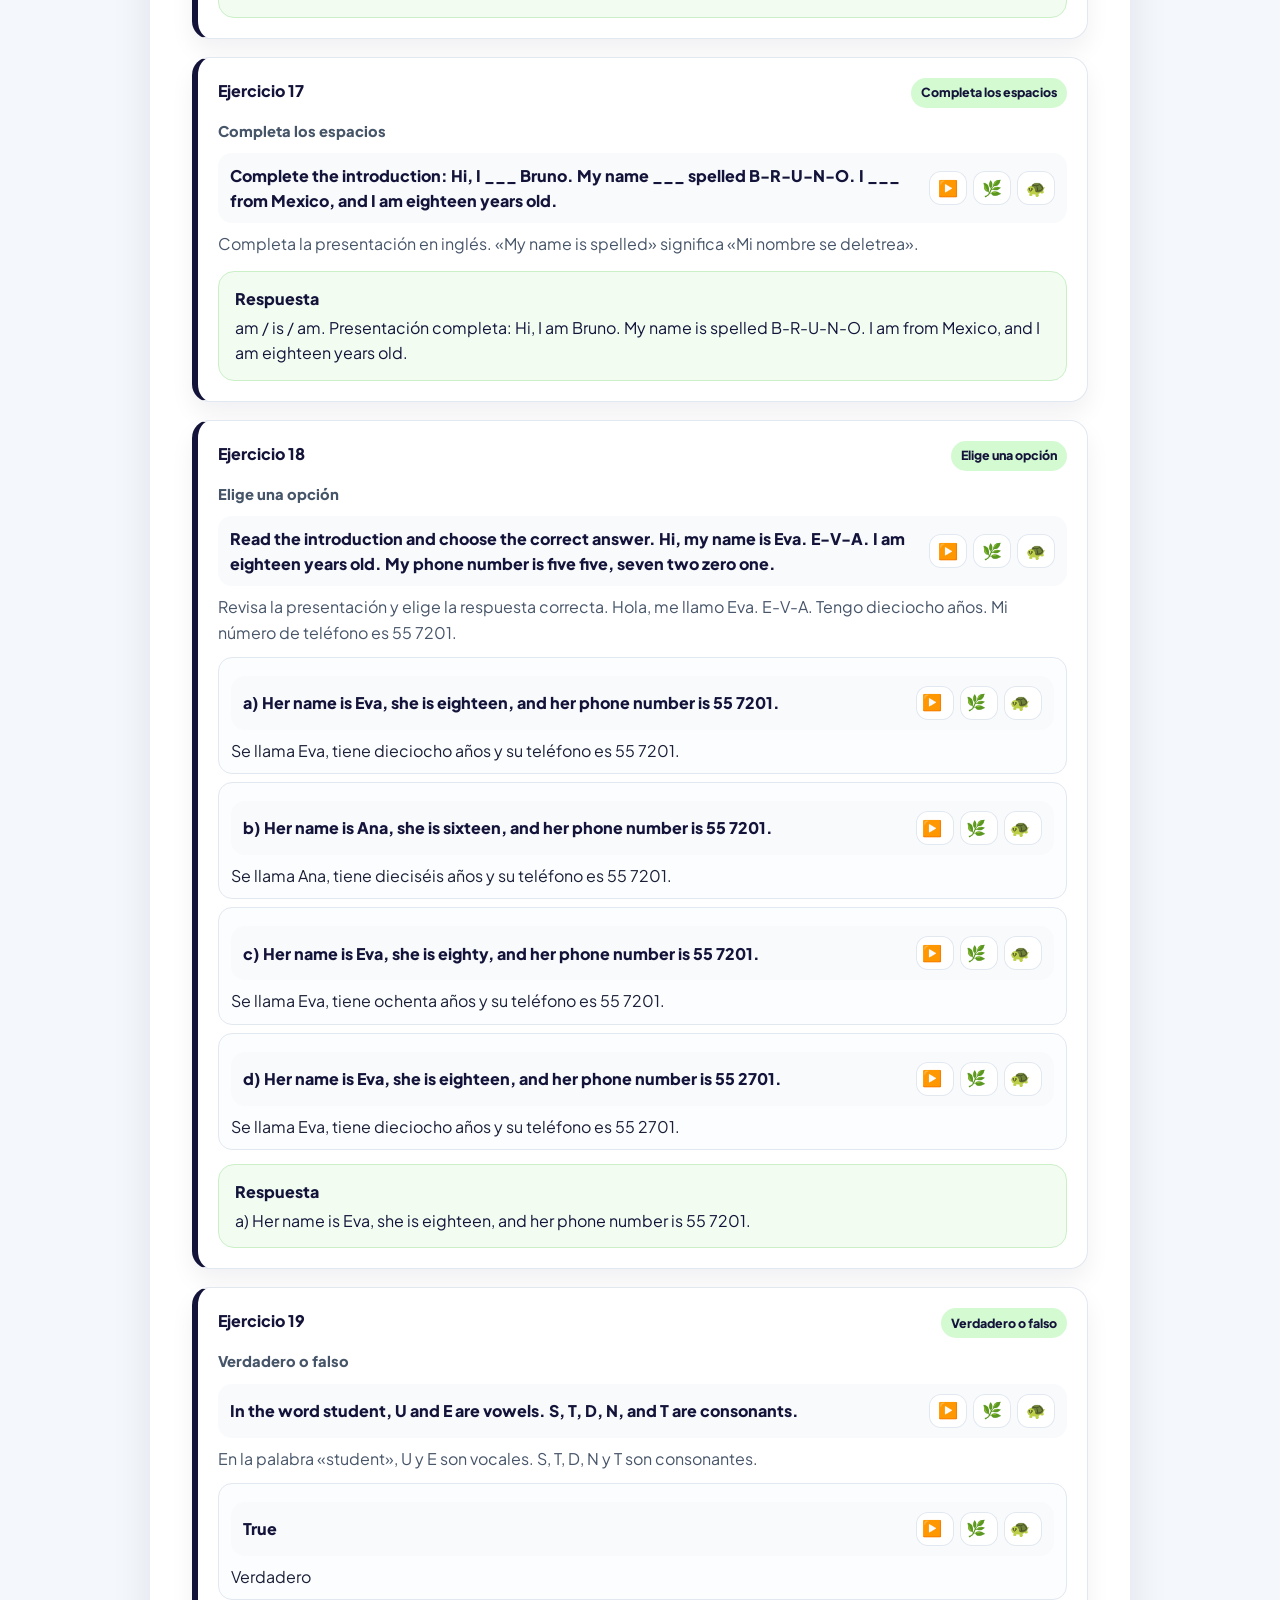
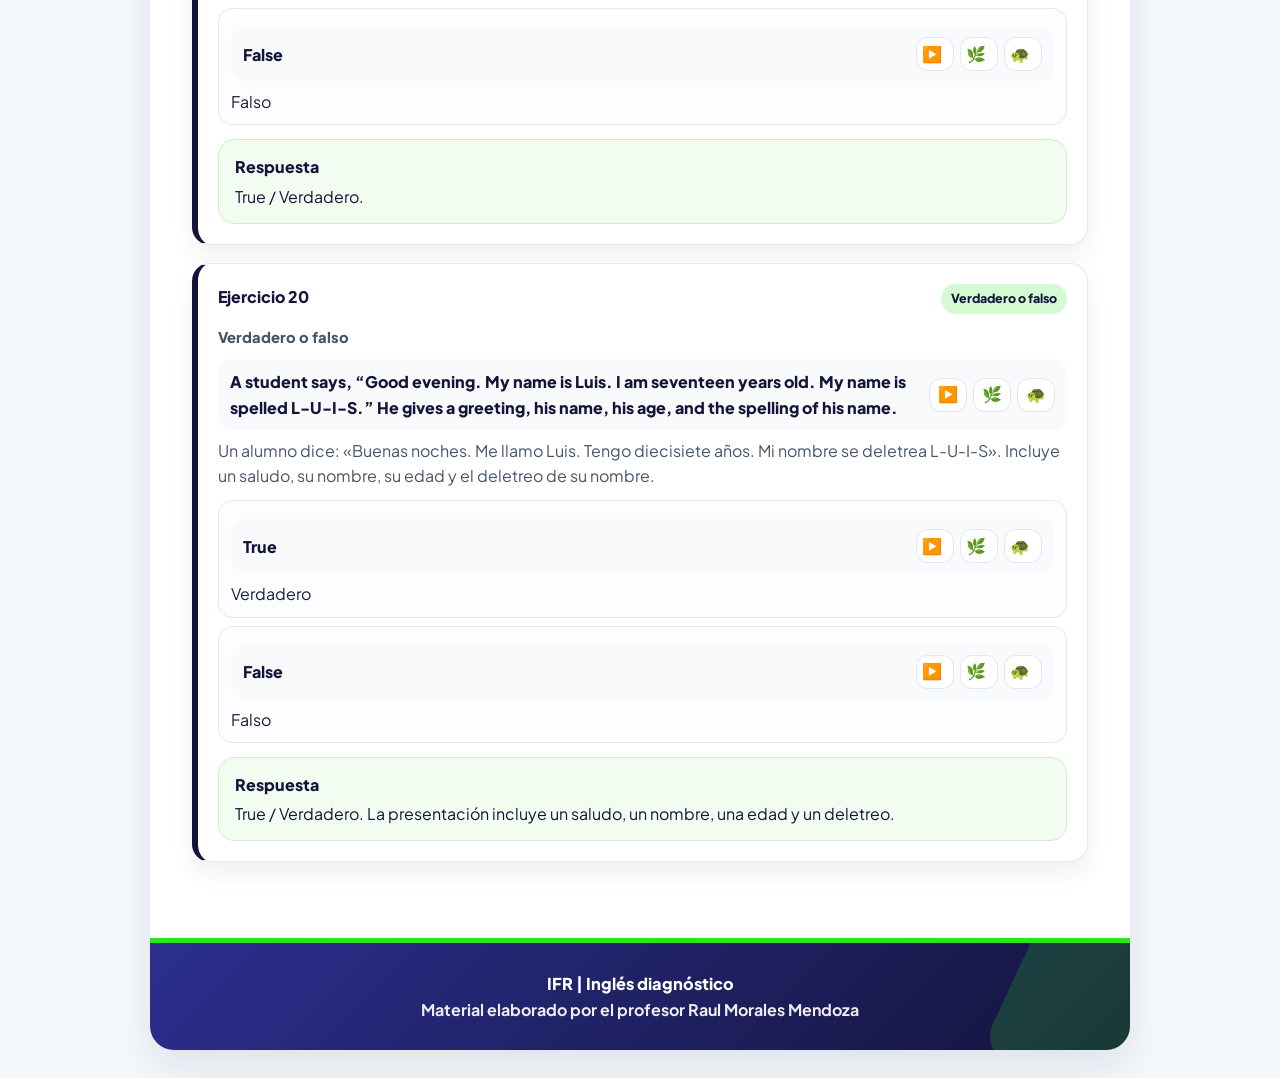
==== commit 3701c415: "Restore working speech selection and correct bilingual course content" ====
--- a/Actividad 2-julio-2026/Actividad.html
+++ b/Actividad 2-julio-2026/Actividad.html
@@ -514,15 +514,15 @@
             n: 6,
             type: "Elige una opción",
             level: "2",
-            promptEn: "Choose the correct way to spell the name Hugo and say each letter.",
-            promptEs: "Elige la forma correcta de deletrear Hugo y decir cada letra.",
+            promptEn: "Choose the letters that spell Hugo. Listen and repeat.",
+            promptEs: "Elige las letras que forman el nombre Hugo. Escucha y repite.",
             options: [
-              { en: "a) H-U-G-O: eich, iu, yi, ou", es: "H-U-G-O: eich, iu, yi, ou" },
-              { en: "b) H-U-G-O: ai, iu, yei, ou", es: "H-U-G-O: ai, iu, yei, ou" },
-              { en: "c) H-U-G-O: eich, ai, yi, ou", es: "H-U-G-O: eich, ai, yi, ou" },
-              { en: "d) H-U-G-O: eich, iu, yi, zero", es: "H-U-G-O: eich, iu, yi, cero" }
+              { en: "a) H, U, G, O", es: "Pronunciación aproximada: éich, iú, yí, óu." },
+              { en: "b) I, U, J, O", es: "Pronunciación aproximada: ái, iú, yéi, óu." },
+              { en: "c) H, I, G, O", es: "Pronunciación aproximada: éich, ái, yí, óu." },
+              { en: "d) H, U, G, zero", es: "Pronunciación aproximada: éich, iú, yí, zírou." }
             ],
-            answer: "a) H-U-G-O: eich, iu, yi, ou."
+            answer: "a) H, U, G, O. Pronunciación aproximada: éich, iú, yí, óu."
           },
           {
             n: 7,
@@ -545,7 +545,7 @@
             type: "Completa los espacios",
             level: "2",
             promptEn: "Complete each blank with vowel or consonant. In the word student, S is a ___, U is a ___, and T is a ___.",
-            promptEs: "Completa cada espacio con vocal o consonante. En la palabra «student», S es una ___, U es una ___ y T es una ___.",
+            promptEs: "Completa en inglés con «vowel» (vocal) o «consonant» (consonante). En «student», identifica qué tipo de letra son S, U y T.",
             answer: "consonant / vowel / consonant. En español: consonante / vocal / consonante."
           },
           {
@@ -553,7 +553,7 @@
             type: "Elige una opción",
             level: "2",
             promptEn: "Choose the pair with different vowel sounds.",
-            promptEs: "Elige el par que tiene sonidos vocálicos diferentes.",
+            promptEs: "Elige el par de palabras cuyas vocales suenan diferente.",
             options: [
               { en: "a) pen / pen", es: "pen / pen" },
               { en: "b) ship / sheep", es: "ship / sheep" },
@@ -613,7 +613,7 @@
             level: "3",
             promptEn: "The word house starts with an H sound, but the word apple starts with a vowel sound.",
             promptEs: "Traduce al español la oración anterior.",
-            answer: "La palabra «house» comienza con el sonido de la H, pero «apple» comienza con un sonido vocálico."
+            answer: "En «house», la H inicial se pronuncia dejando salir aire suavemente. «Apple» empieza con el sonido de una vocal."
           }
         ]
       },
@@ -626,7 +626,7 @@
             n: 16,
             type: "Traduce al inglés",
             level: "3",
-            promptEn: "Write the short profile in English.",
+            promptEn: "Write this short introduction in English.",
             promptEs: "Buenos días. Mi nombre es Elena. Tengo dieciocho años. Mi apellido se deletrea G-A-R-C-I-A.",
             answer: "Good morning. My name is Elena. I am eighteen years old. My last name is spelled G-A-R-C-I-A."
           },
@@ -634,15 +634,15 @@
             n: 17,
             type: "Completa los espacios",
             level: "3",
-            promptEn: "Complete the profile: Hi, I ___ Bruno. My name ___ B-R-U-N-O. I ___ from Mexico, and I am eighteen years old.",
-            promptEs: "Completa el perfil: Hi, I ___ Bruno. My name ___ B-R-U-N-O. I ___ from Mexico, and I am eighteen years old.",
-            answer: "am / is / am. Perfil completo: Hi, I am Bruno. My name is B-R-U-N-O. I am from Mexico, and I am eighteen years old."
+            promptEn: "Complete the introduction: Hi, I ___ Bruno. My name ___ spelled B-R-U-N-O. I ___ from Mexico, and I am eighteen years old.",
+            promptEs: "Completa la presentación en inglés. «My name is spelled» significa «Mi nombre se deletrea».",
+            answer: "am / is / am. Presentación completa: Hi, I am Bruno. My name is spelled B-R-U-N-O. I am from Mexico, and I am eighteen years old."
           },
           {
             n: 18,
             type: "Elige una opción",
             level: "3",
-            promptEn: "Read the profile and choose the correct answer. Hi, my name is Eva. E-V-A. I am eighteen years old. My phone number is five five, seven two zero one.",
+            promptEn: "Read the introduction and choose the correct answer. Hi, my name is Eva. E-V-A. I am eighteen years old. My phone number is five five, seven two zero one.",
             promptEs: "Revisa la presentación y elige la respuesta correcta. Hola, me llamo Eva. E-V-A. Tengo dieciocho años. Mi número de teléfono es 55 7201.",
             options: [
               { en: "a) Her name is Eva, she is eighteen, and her phone number is 55 7201.", es: "Se llama Eva, tiene dieciocho años y su teléfono es 55 7201." },
@@ -668,8 +668,8 @@
             n: 20,
             type: "Verdadero o falso",
             level: "3",
-            promptEn: "A student says, “Good evening. My name is Luis. I am seventeen years old. My last name is L-U-I-S.” This gives a greeting, a name, an age, and a spelling.",
-            promptEs: "Un alumno dice: «Good evening. My name is Luis. I am seventeen years old. My last name is L-U-I-S». Esta presentación incluye un saludo, un nombre, una edad y un deletreo.",
+            promptEn: "A student says, “Good evening. My name is Luis. I am seventeen years old. My name is spelled L-U-I-S.” He gives a greeting, his name, his age, and the spelling of his name.",
+            promptEs: "Un alumno dice: «Buenas noches. Me llamo Luis. Tengo diecisiete años. Mi nombre se deletrea L-U-I-S». Incluye un saludo, su nombre, su edad y el deletreo de su nombre.",
             options: [
               { en: "True", es: "Verdadero" },
               { en: "False", es: "Falso" }
@@ -742,23 +742,27 @@
 
       function pickVoice() {
         if (!voices.length) refreshVoices();
-        const approvedNames = ["jenny", "aria", "ava", "zira", "samantha", "michelle", "sara"];
-        const candidates = voices
+        const preferredNames = [
+          "jenny online", "jenny", "aria online", "aria", "michelle",
+          "sara", "ava", "zira", "samantha", "female", "woman"
+        ];
+        const avoidedNames = ["david", "mark", "guy", "ryan", "tony", "brian", "george"];
+        const scoredVoices = voices
           .filter((voice) => voice.lang && voice.lang.toLowerCase().startsWith("en-us"))
           .map((voice) => {
             const name = `${voice.name} ${voice.voiceURI || ""} ${voice.lang}`.toLowerCase();
-            return {
-              voice,
-              rank: approvedNames.findIndex((approved) => name.includes(approved)),
-              natural: /natural|online/.test(name)
-            };
+            const preferredScore = preferredNames.reduce((score, item, index) => {
+              return name.includes(item) ? Math.max(score, 100 - index) : score;
+            }, 0);
+            const avoidedScore = avoidedNames.some((item) => name.includes(item)) ? -100 : 0;
+            const naturalScore = name.includes("natural") || name.includes("online") ? 12 : 0;
+            return { voice, score: preferredScore + avoidedScore + naturalScore };
           })
-          .filter((candidate) => candidate.rank >= 0)
-          .sort((a, b) => Number(b.natural) - Number(a.natural) || a.rank - b.rank);
-        const selected = candidates[0]?.voice || null;
-        window.IFR_SELECTED_VOICE = selected
-          ? `${selected.name} | ${selected.lang}`
-          : "No preferred female English voice available";
+          .sort((a, b) => b.score - a.score);
+        const selected = scoredVoices.find((item) => item.score > 0)?.voice ||
+          voices.find((voice) => voice.lang && voice.lang.toLowerCase().startsWith("en-us")) ||
+          voices.find((voice) => voice.lang && voice.lang.toLowerCase().startsWith("en")) || null;
+        window.IFR_SELECTED_VOICE = selected ? `${selected.name} | ${selected.lang}` : "No voice available";
         return selected;
       }
 
@@ -771,22 +775,7 @@
         utterance.pitch = 1.12;
         utterance.volume = 1;
         const voice = pickVoice();
-        if (!voice) {
-          if (button) {
-            const originalText = button.textContent;
-            const originalLabel = button.getAttribute("aria-label") || "Escuchar";
-            button.textContent = "⚠️";
-            button.setAttribute("aria-label", "No hay una voz femenina en inglés disponible");
-            button.title = "No hay una voz femenina en inglés disponible";
-            setTimeout(() => {
-              button.textContent = originalText;
-              button.setAttribute("aria-label", originalLabel);
-              button.removeAttribute("title");
-            }, 2500);
-          }
-          return;
-        }
-        utterance.voice = voice;
+        if (voice) utterance.voice = voice;
         synth.speak(utterance);
       }
 
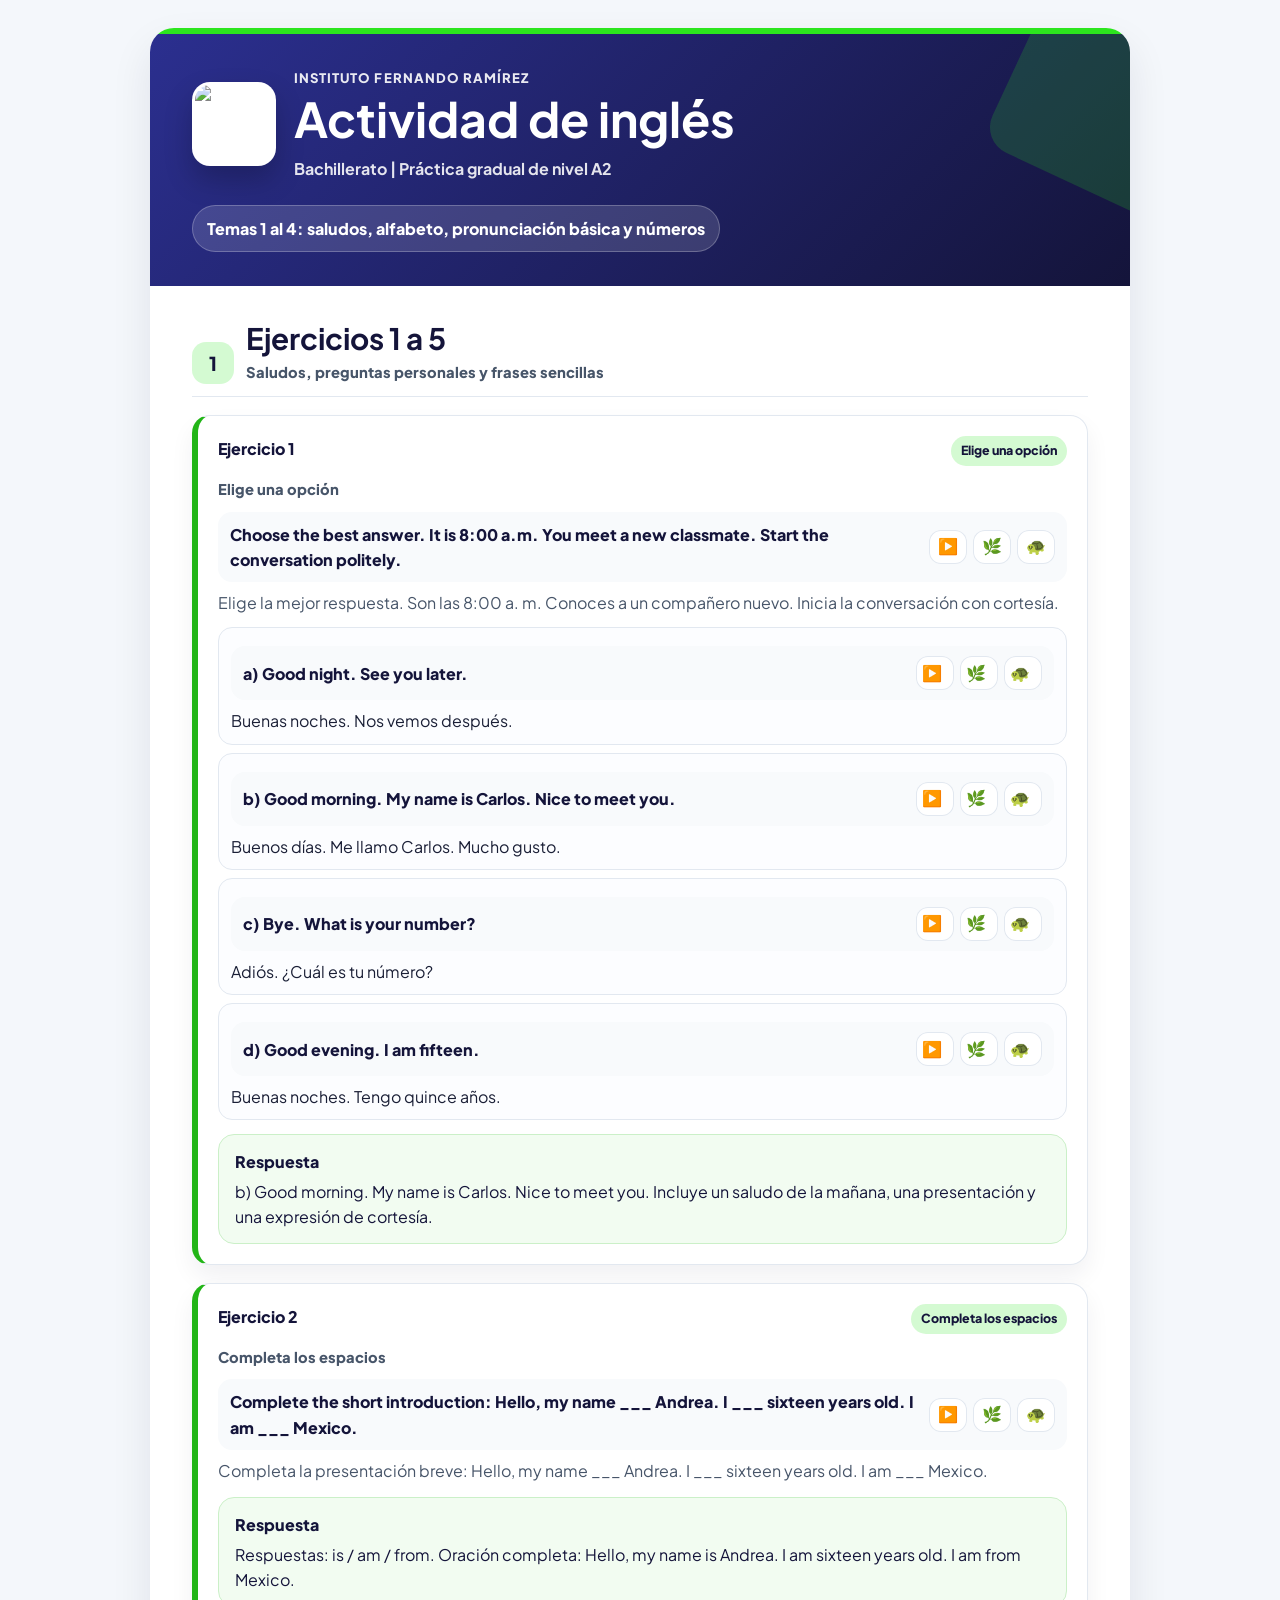
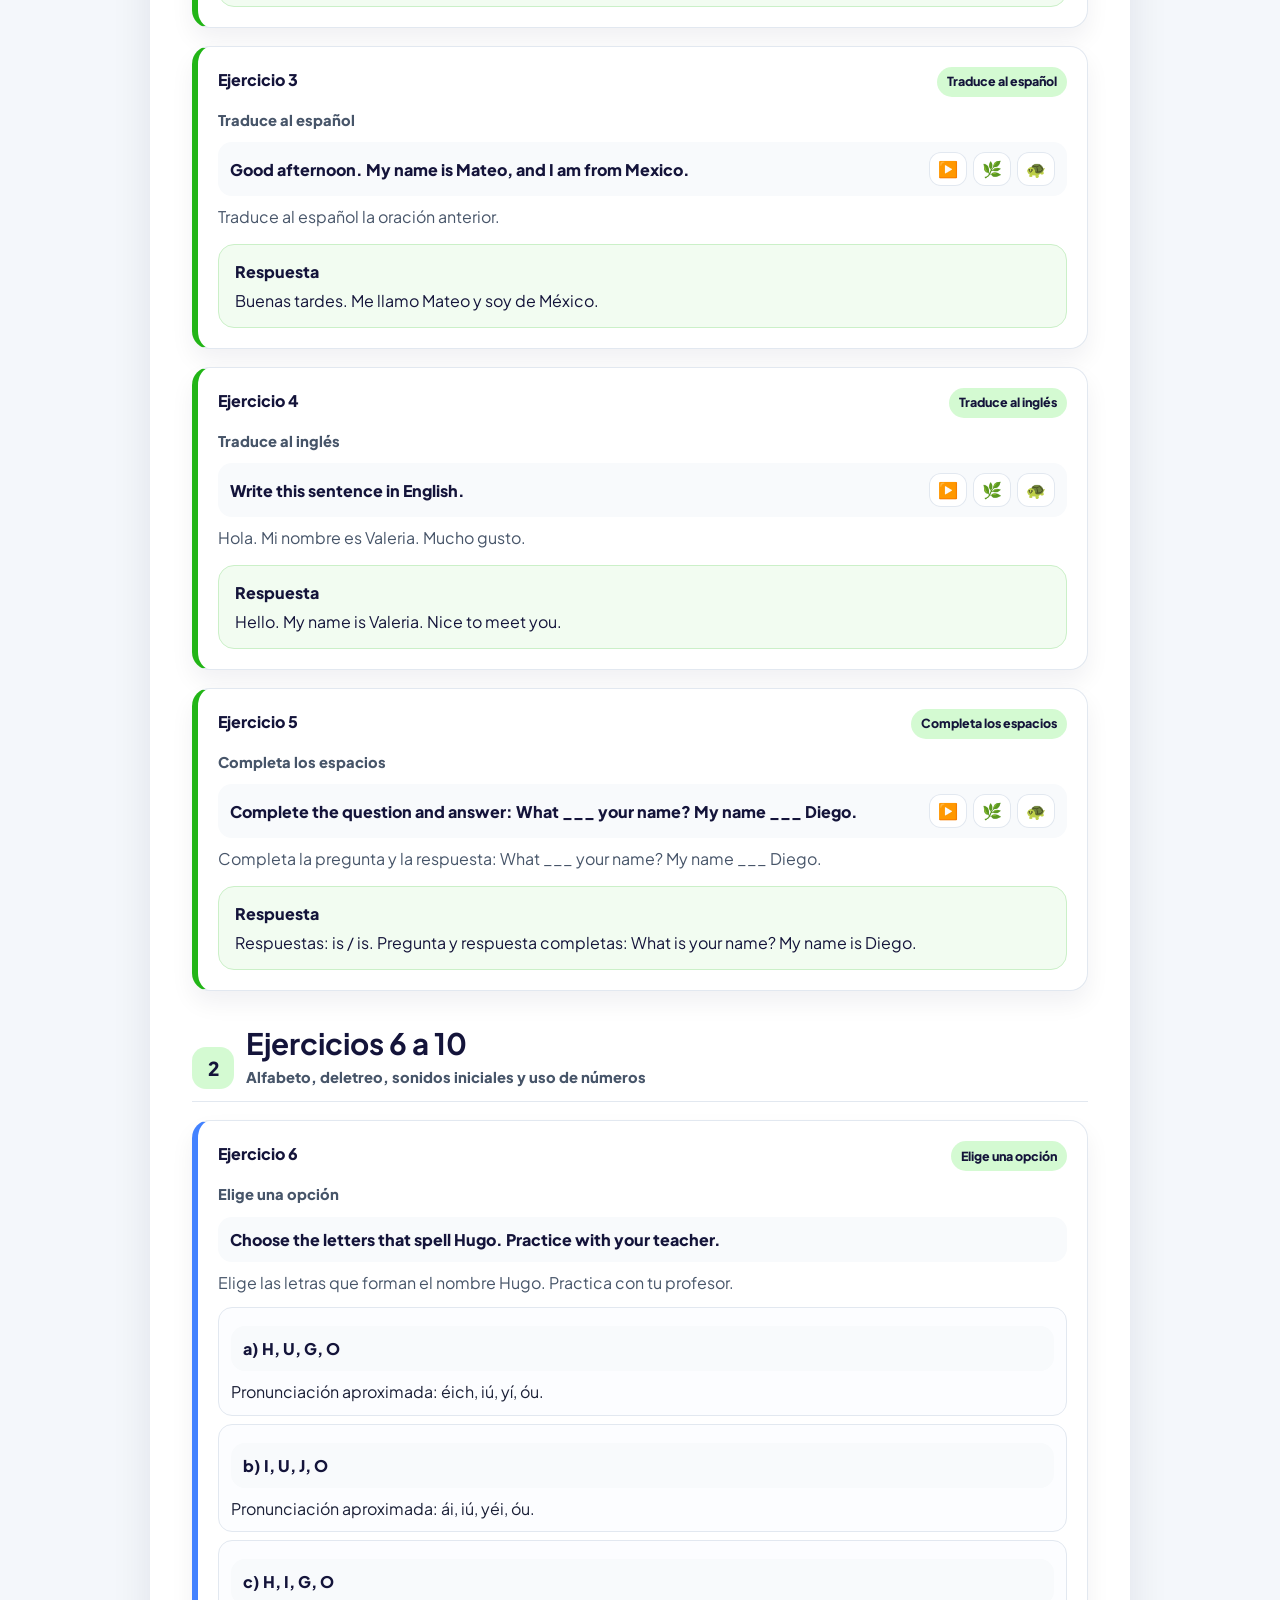
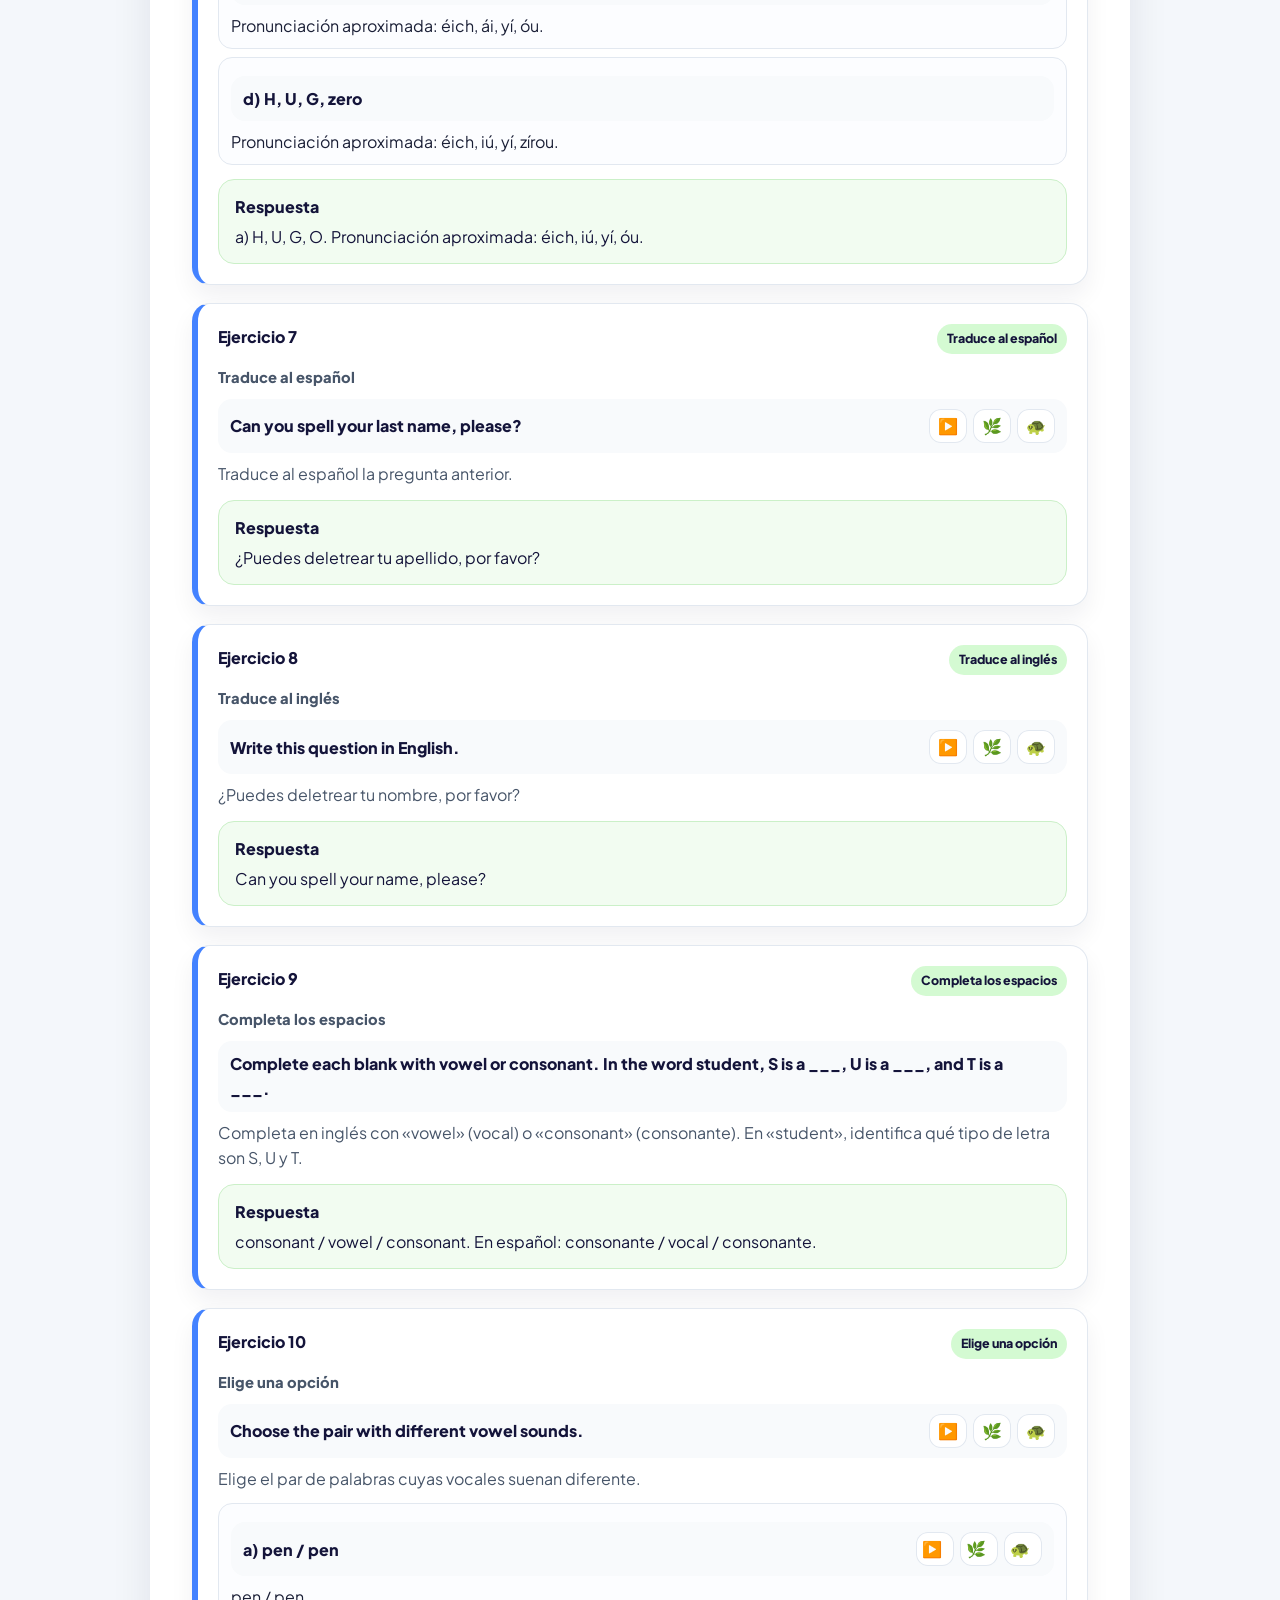
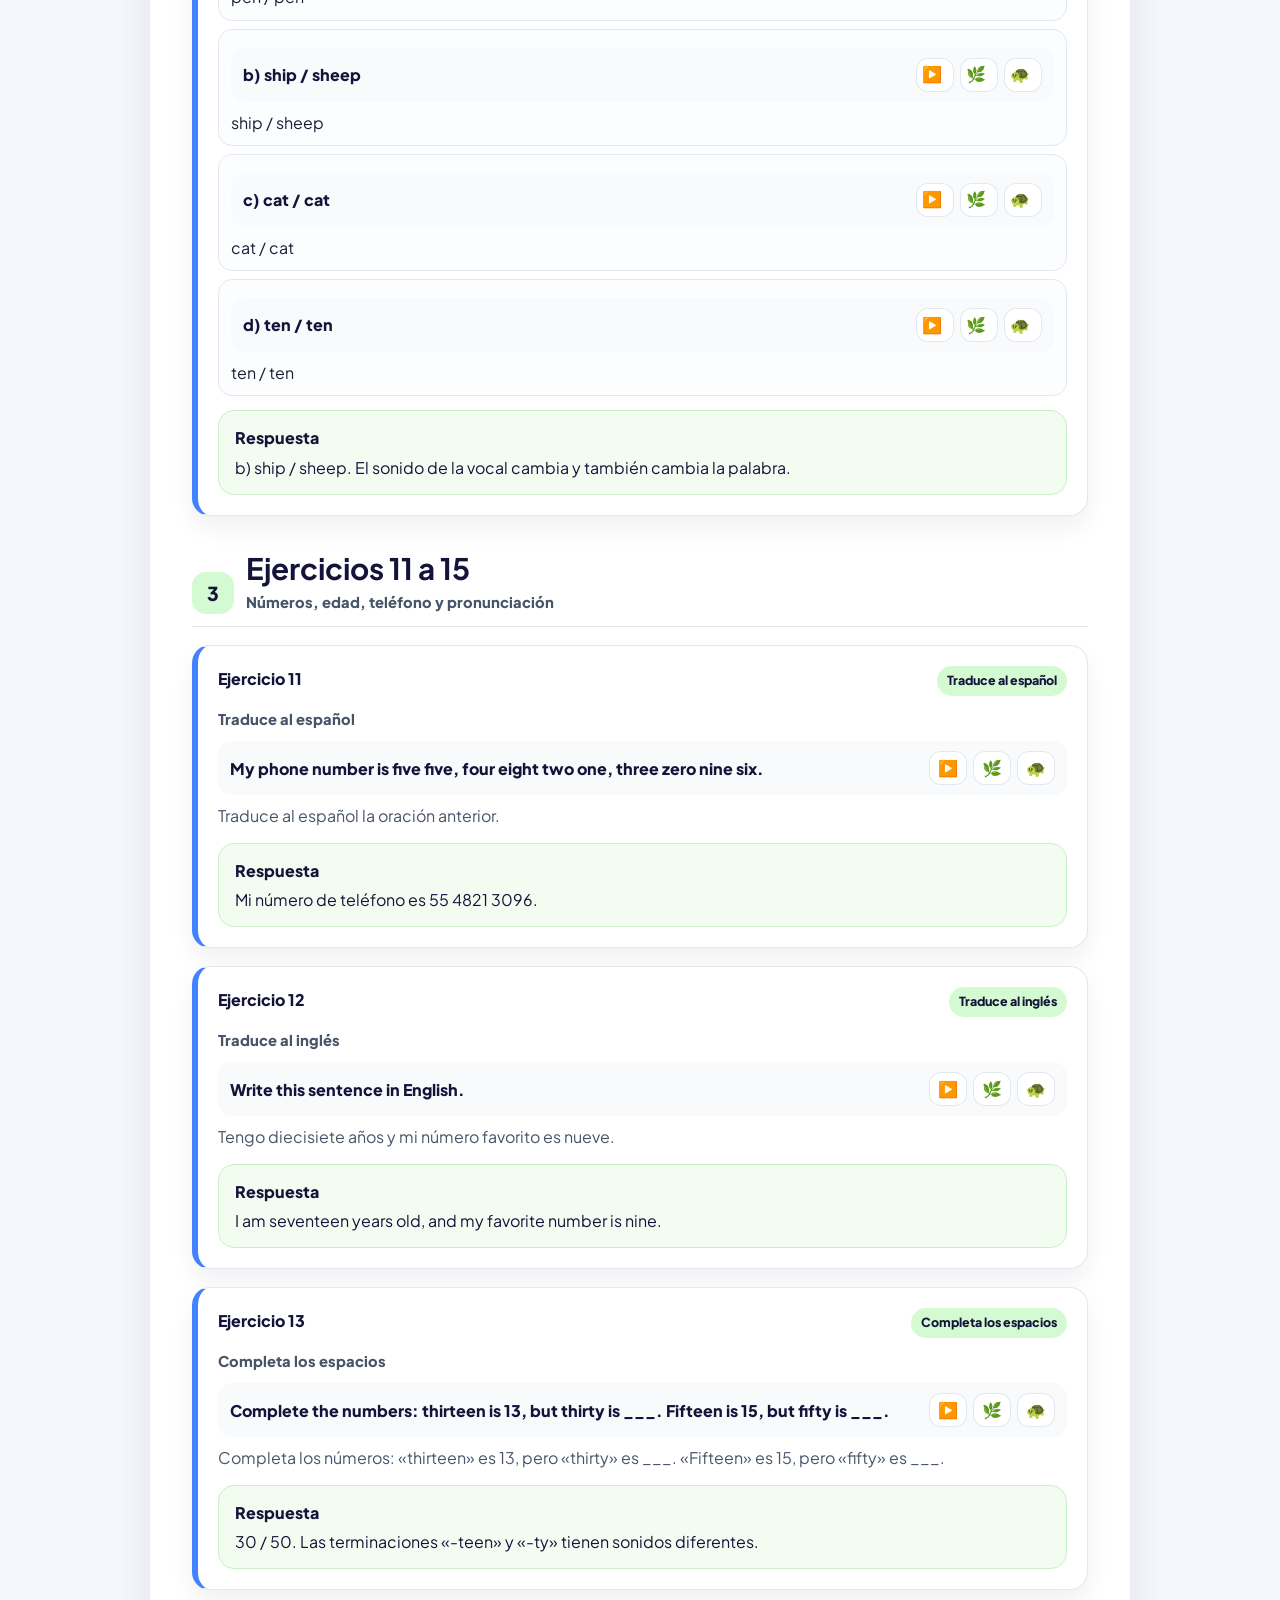
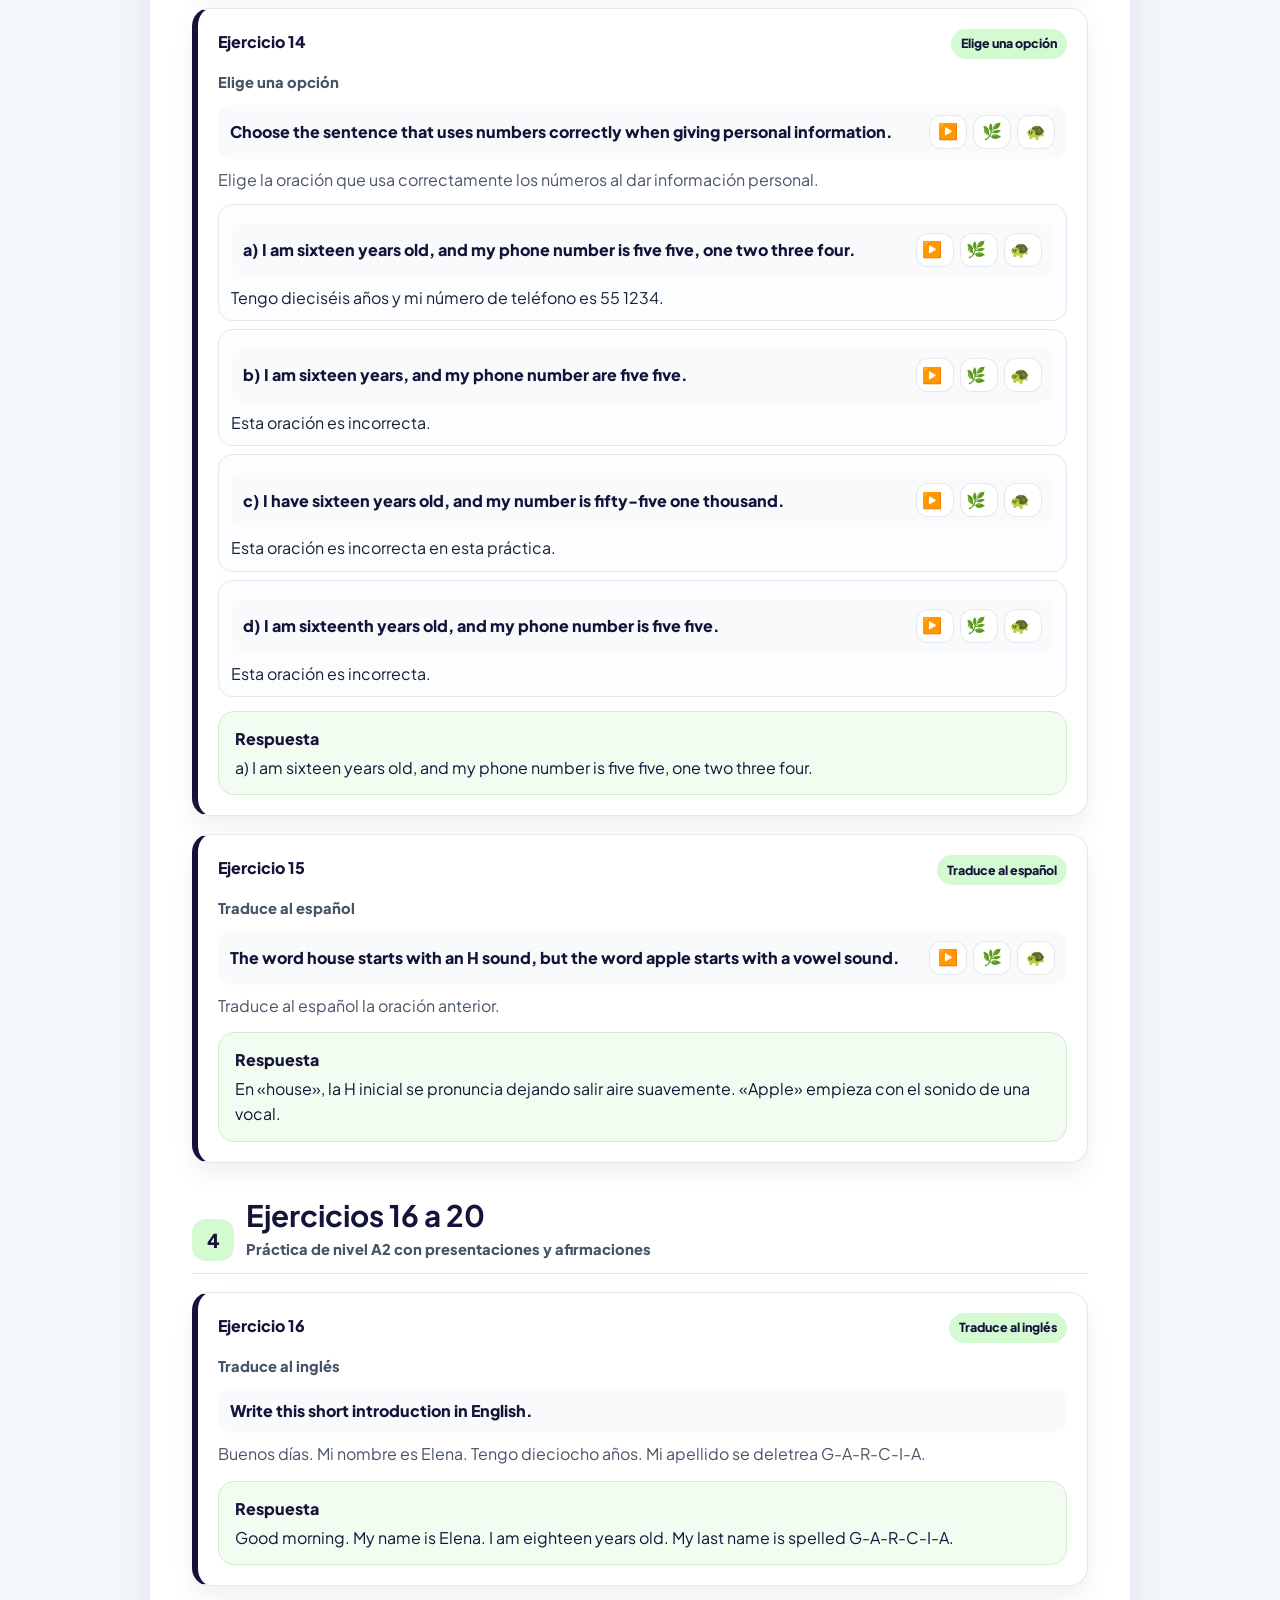
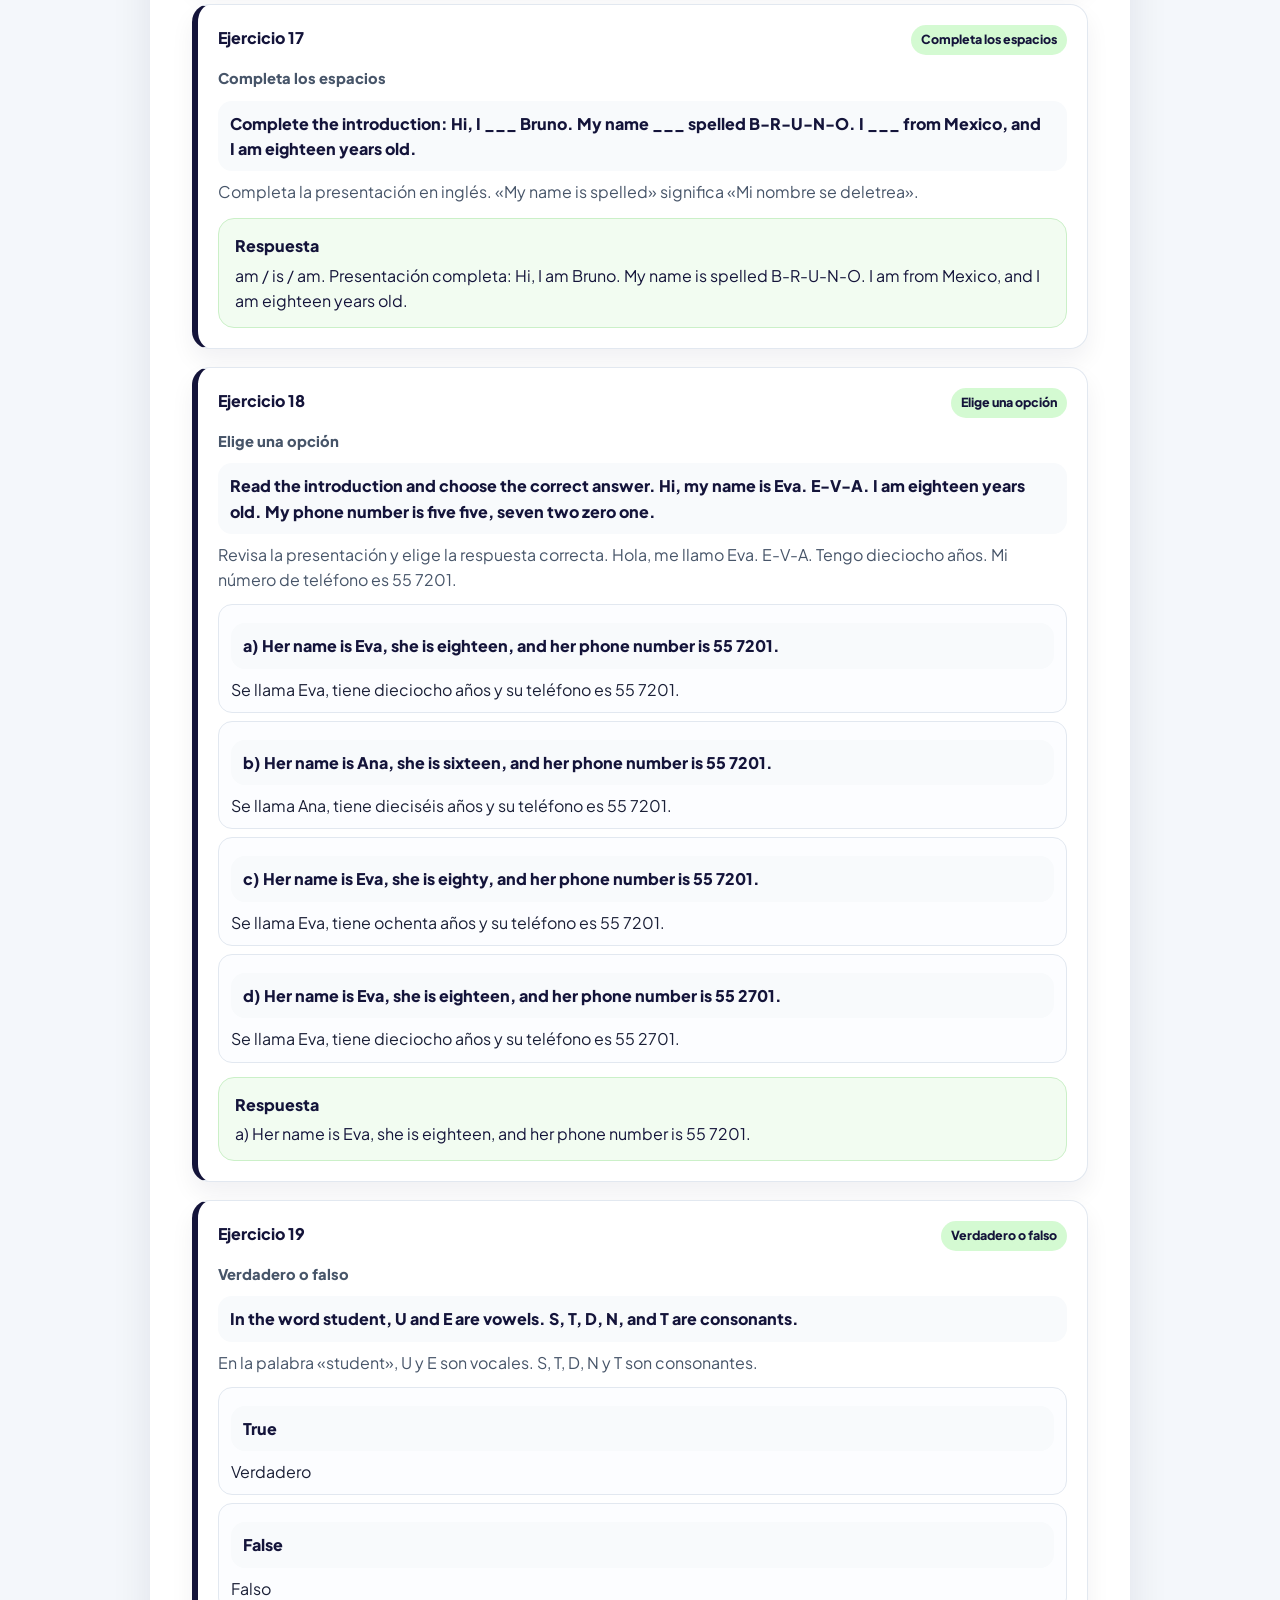
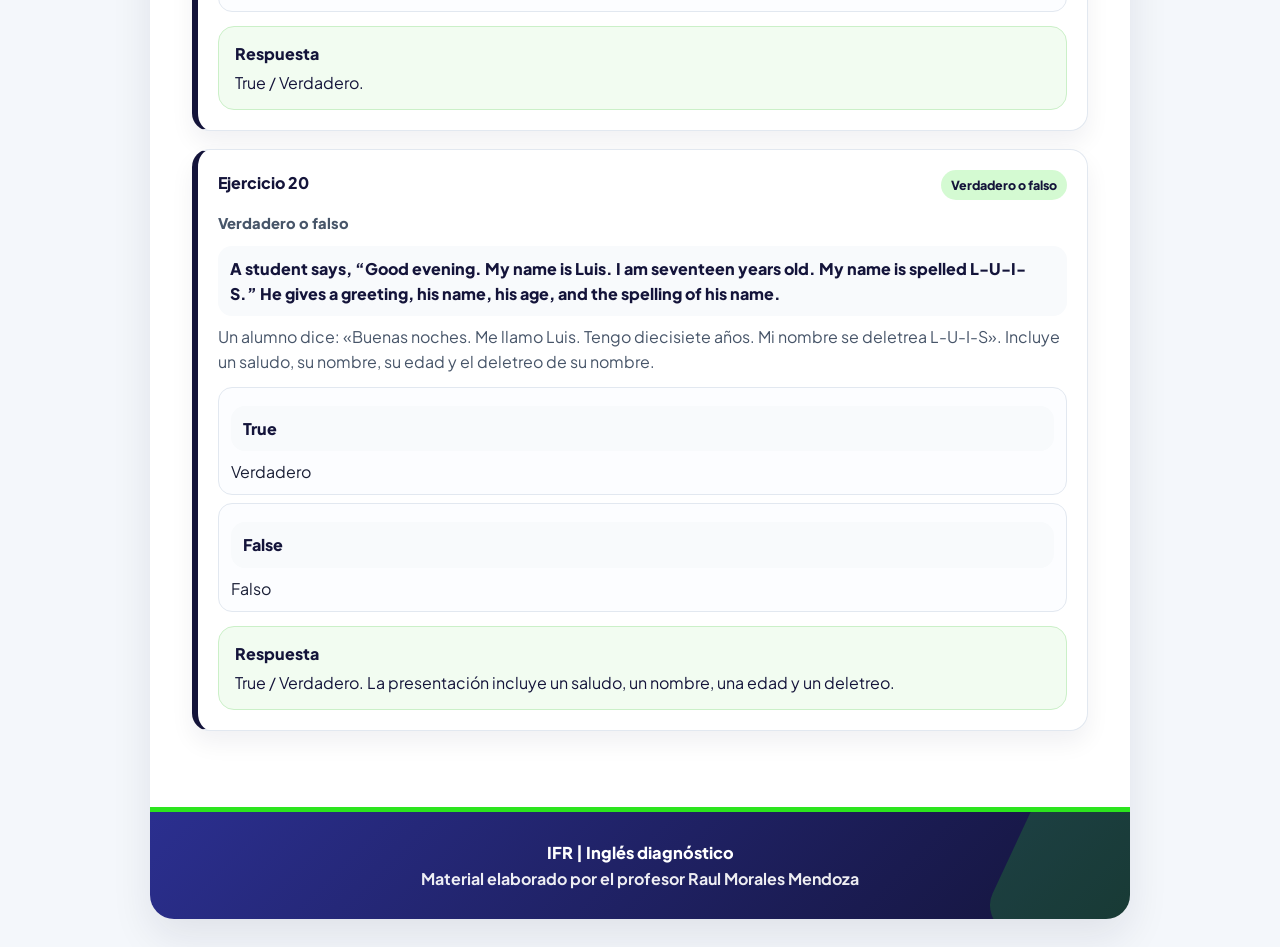
==== commit 41718947: "Add static Heart audio and exclude spelling playback" ====
--- a/Actividad 2-julio-2026/Actividad.html
+++ b/Actividad 2-julio-2026/Actividad.html
@@ -425,6 +425,7 @@
       }
     }
   </style>
+  <link rel="stylesheet" href="../assets/heart-player.css">
 </head>
 <body>
   <div class="document-wrapper">
@@ -514,8 +515,8 @@
             n: 6,
             type: "Elige una opción",
             level: "2",
-            promptEn: "Choose the letters that spell Hugo. Listen and repeat.",
-            promptEs: "Elige las letras que forman el nombre Hugo. Escucha y repite.",
+            promptEn: "Choose the letters that spell Hugo. Practice with your teacher.",
+            promptEs: "Elige las letras que forman el nombre Hugo. Practica con tu profesor.",
             options: [
               { en: "a) H, U, G, O", es: "Pronunciación aproximada: éich, iú, yí, óu." },
               { en: "b) I, U, J, O", es: "Pronunciación aproximada: ái, iú, yéi, óu." },
@@ -732,66 +733,9 @@
 
     renderExercises();
 
-    (function () {
-      const synth = window.speechSynthesis;
-      let voices = [];
-
-      function refreshVoices() {
-        voices = synth ? synth.getVoices() : [];
-      }
-
-      function pickVoice() {
-        if (!voices.length) refreshVoices();
-        const preferredNames = [
-          "jenny online", "jenny", "aria online", "aria", "michelle",
-          "sara", "ava", "zira", "samantha", "female", "woman"
-        ];
-        const avoidedNames = ["david", "mark", "guy", "ryan", "tony", "brian", "george"];
-        const scoredVoices = voices
-          .filter((voice) => voice.lang && voice.lang.toLowerCase().startsWith("en-us"))
-          .map((voice) => {
-            const name = `${voice.name} ${voice.voiceURI || ""} ${voice.lang}`.toLowerCase();
-            const preferredScore = preferredNames.reduce((score, item, index) => {
-              return name.includes(item) ? Math.max(score, 100 - index) : score;
-            }, 0);
-            const avoidedScore = avoidedNames.some((item) => name.includes(item)) ? -100 : 0;
-            const naturalScore = name.includes("natural") || name.includes("online") ? 12 : 0;
-            return { voice, score: preferredScore + avoidedScore + naturalScore };
-          })
-          .sort((a, b) => b.score - a.score);
-        const selected = scoredVoices.find((item) => item.score > 0)?.voice ||
-          voices.find((voice) => voice.lang && voice.lang.toLowerCase().startsWith("en-us")) ||
-          voices.find((voice) => voice.lang && voice.lang.toLowerCase().startsWith("en")) || null;
-        window.IFR_SELECTED_VOICE = selected ? `${selected.name} | ${selected.lang}` : "No voice available";
-        return selected;
-      }
-
-      function speak(text, rate, button) {
-        if (!synth || !text) return;
-        synth.cancel();
-        const utterance = new SpeechSynthesisUtterance(text);
-        utterance.lang = "en-US";
-        utterance.rate = Number(rate) || 1;
-        utterance.pitch = 1.12;
-        utterance.volume = 1;
-        const voice = pickVoice();
-        if (voice) utterance.voice = voice;
-        synth.speak(utterance);
-      }
-
-      if (synth) {
-        refreshVoices();
-        synth.addEventListener("voiceschanged", refreshVoices);
-      }
-
-      document.addEventListener("click", (event) => {
-        const button = event.target.closest(".audio-btn");
-        if (!button) return;
-        const line = button.closest(".en-line");
-        const text = line ? line.querySelector(".en-text")?.textContent.trim() : "";
-        speak(text, button.dataset.rate, button);
-      });
-    })();
+
   </script>
+  <script src="../assets/audio/manifest.js"></script>
+  <script src="../assets/heart-player.js"></script>
 </body>
 </html>
--- a/assets/heart-player.css
+++ b/assets/heart-player.css
@@ -0,0 +1,8 @@
+#heartStatusPanel { position:fixed; z-index:1100; bottom:16px; left:50%; transform:translateX(-50%); width:max-content; max-width:calc(100% - 32px); display:flex; align-items:center; gap:12px; padding:10px 14px; border:1px solid #2CE51E; border-radius:12px; color:#FFFFFF; background:#1C1E5A; font:inherit; font-size:13px; box-shadow:0 3px 12px #14143a33; }
+#heartStatusPanel[hidden] { display:none; }
+#heartStatus { min-width:0; }
+#heartStop { flex-shrink:0; min-height:44px; padding:8px 12px; border:1px solid #FFFFFF; border-radius:8px; color:#1C1E5A; background:#FFFFFF; cursor:pointer; font:inherit; }
+#heartStop:focus-visible { outline:3px solid #2CE51E; outline-offset:3px; }
+.audio-btn[aria-busy="true"] { opacity:.7; }
+.audio-btn.speaking { background:#dcfce7; border-color:#2CE51E; }
+@media (max-width:520px) { #heartStatusPanel { left:16px; transform:none; max-width:calc(100% - 88px); bottom:max(16px, env(safe-area-inset-bottom)); } }
